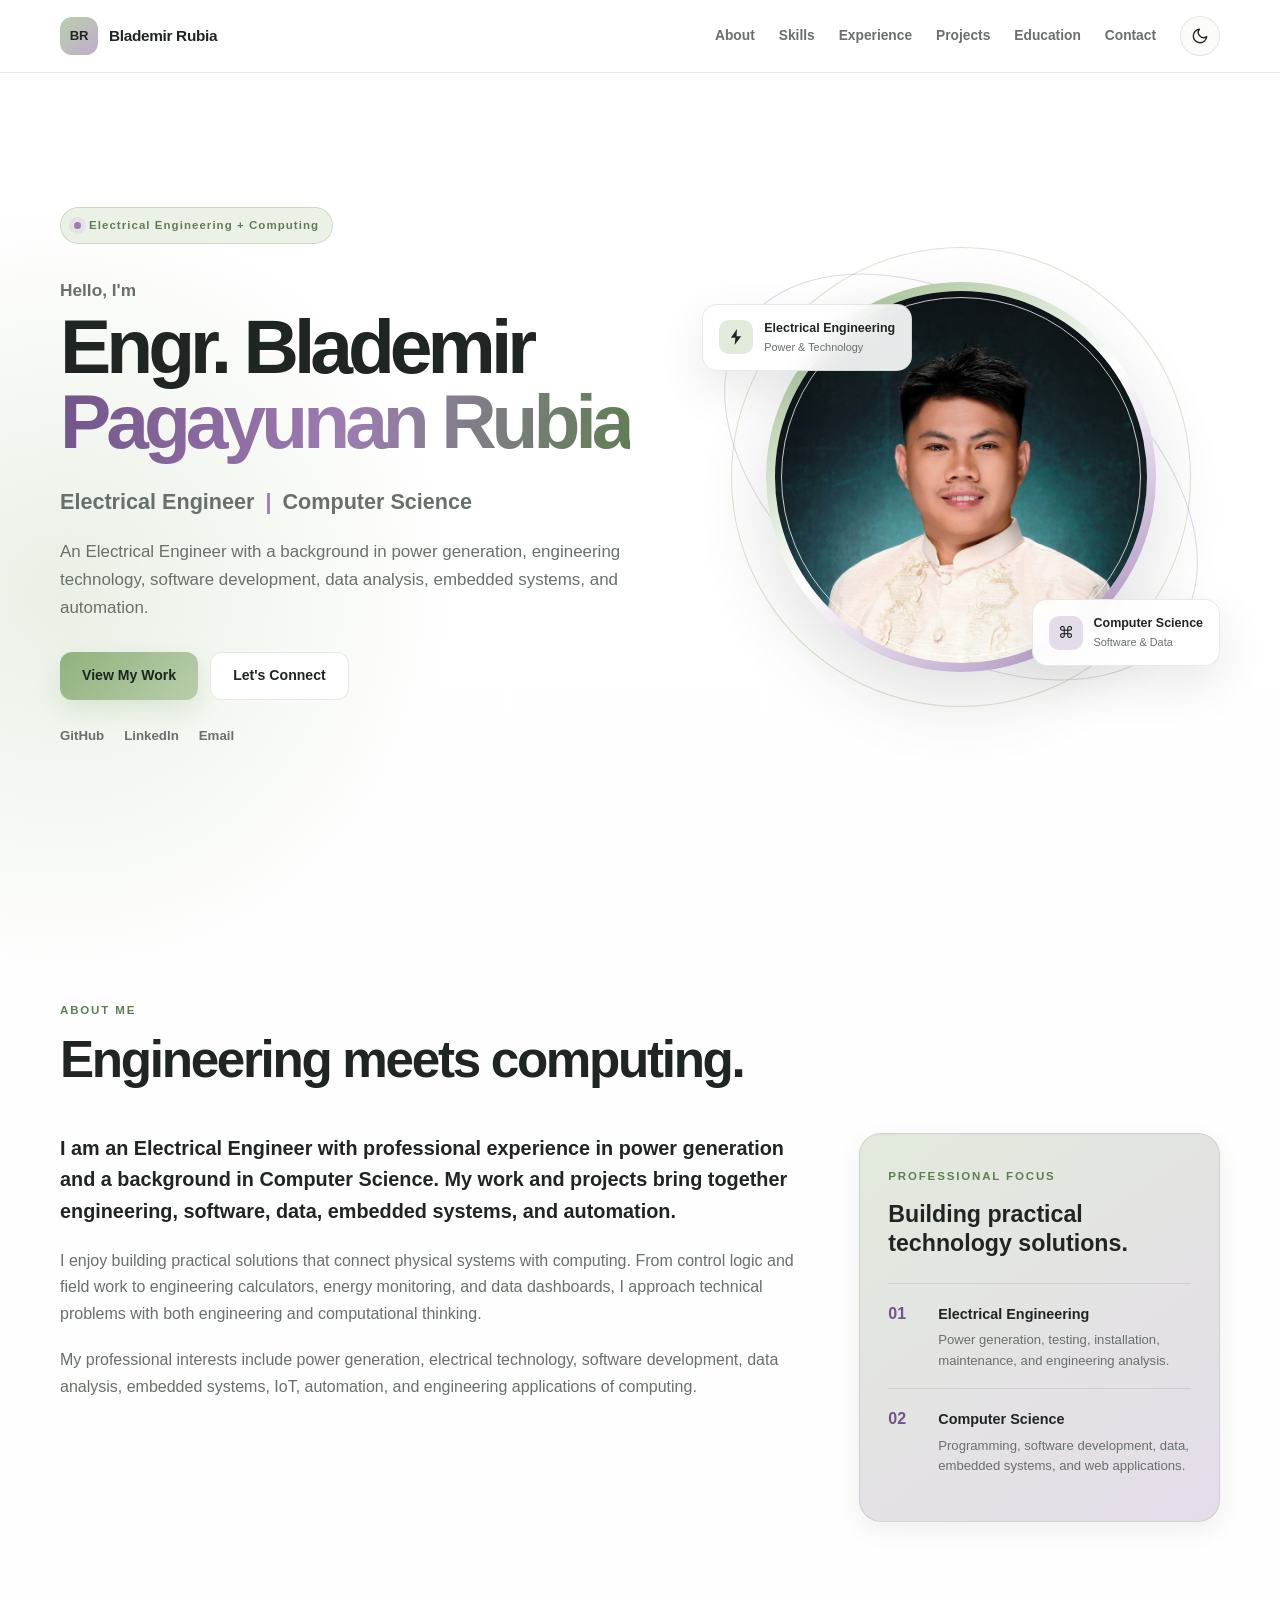
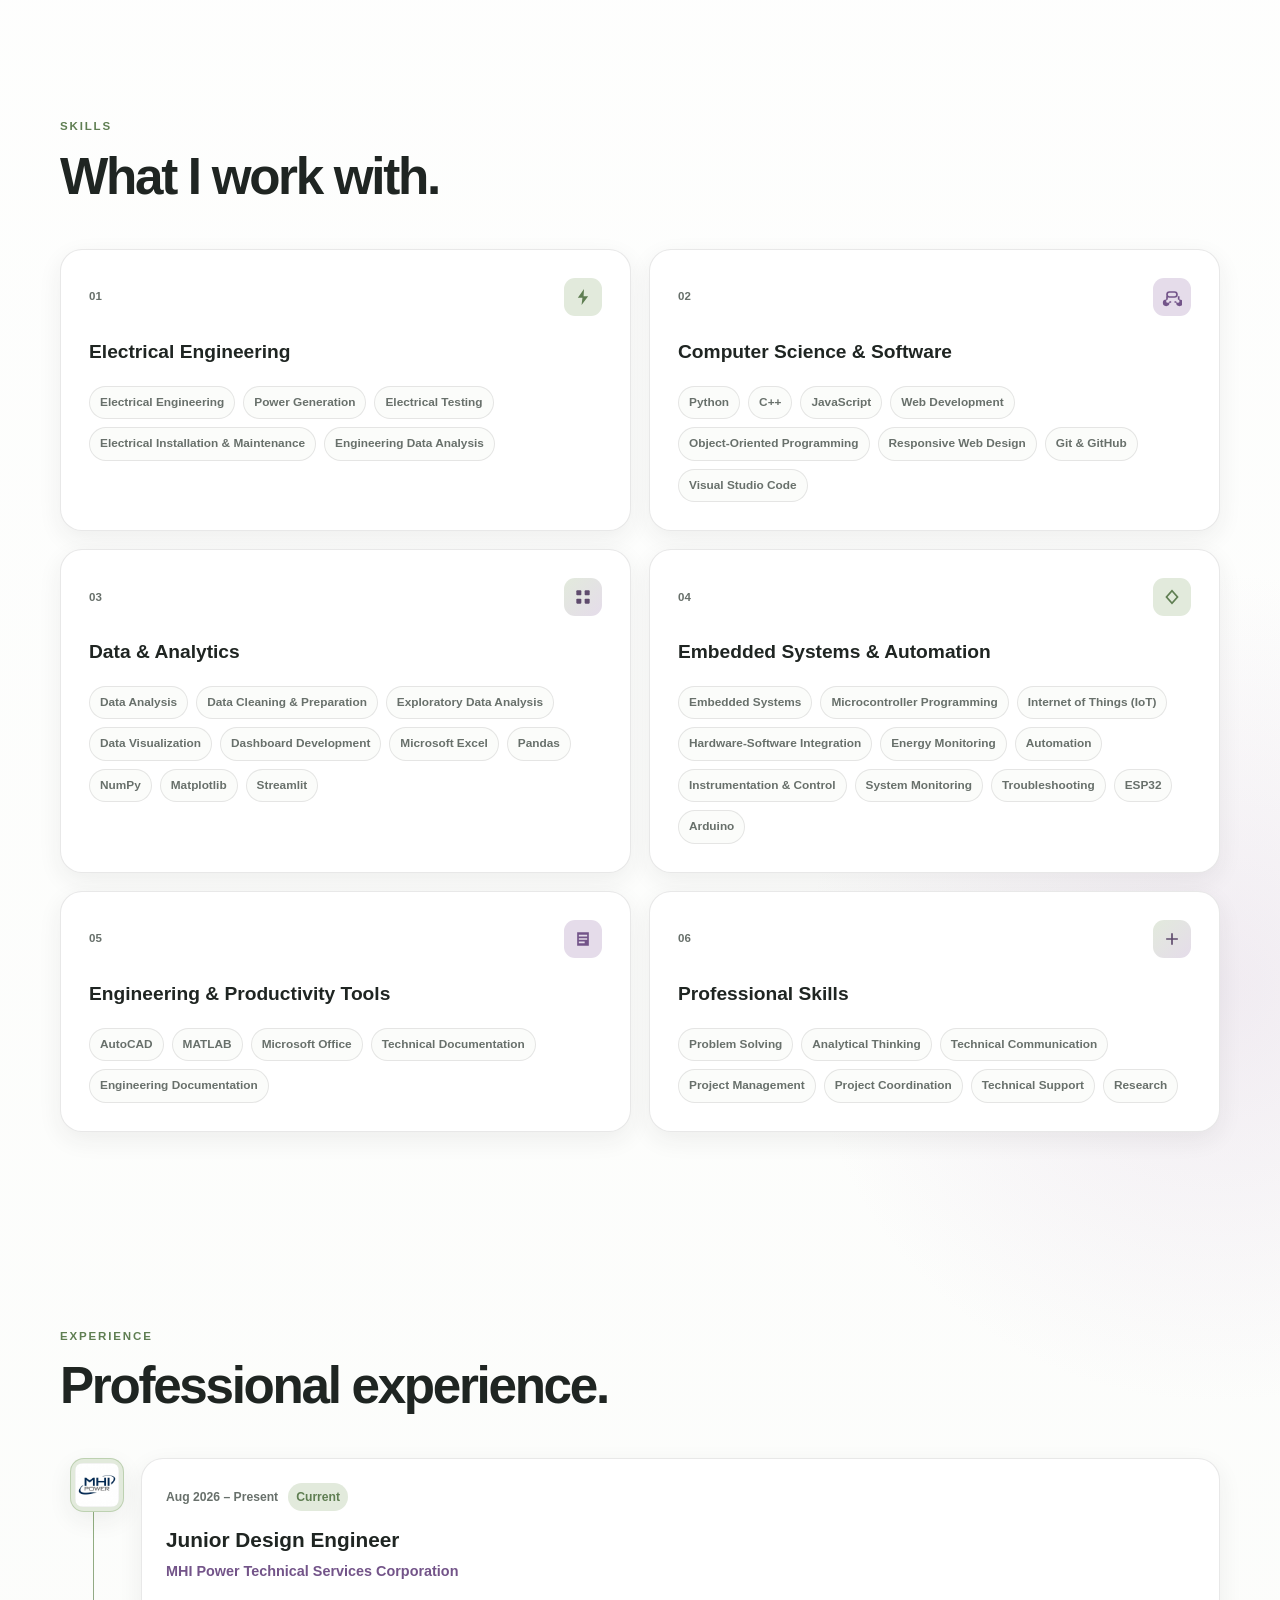
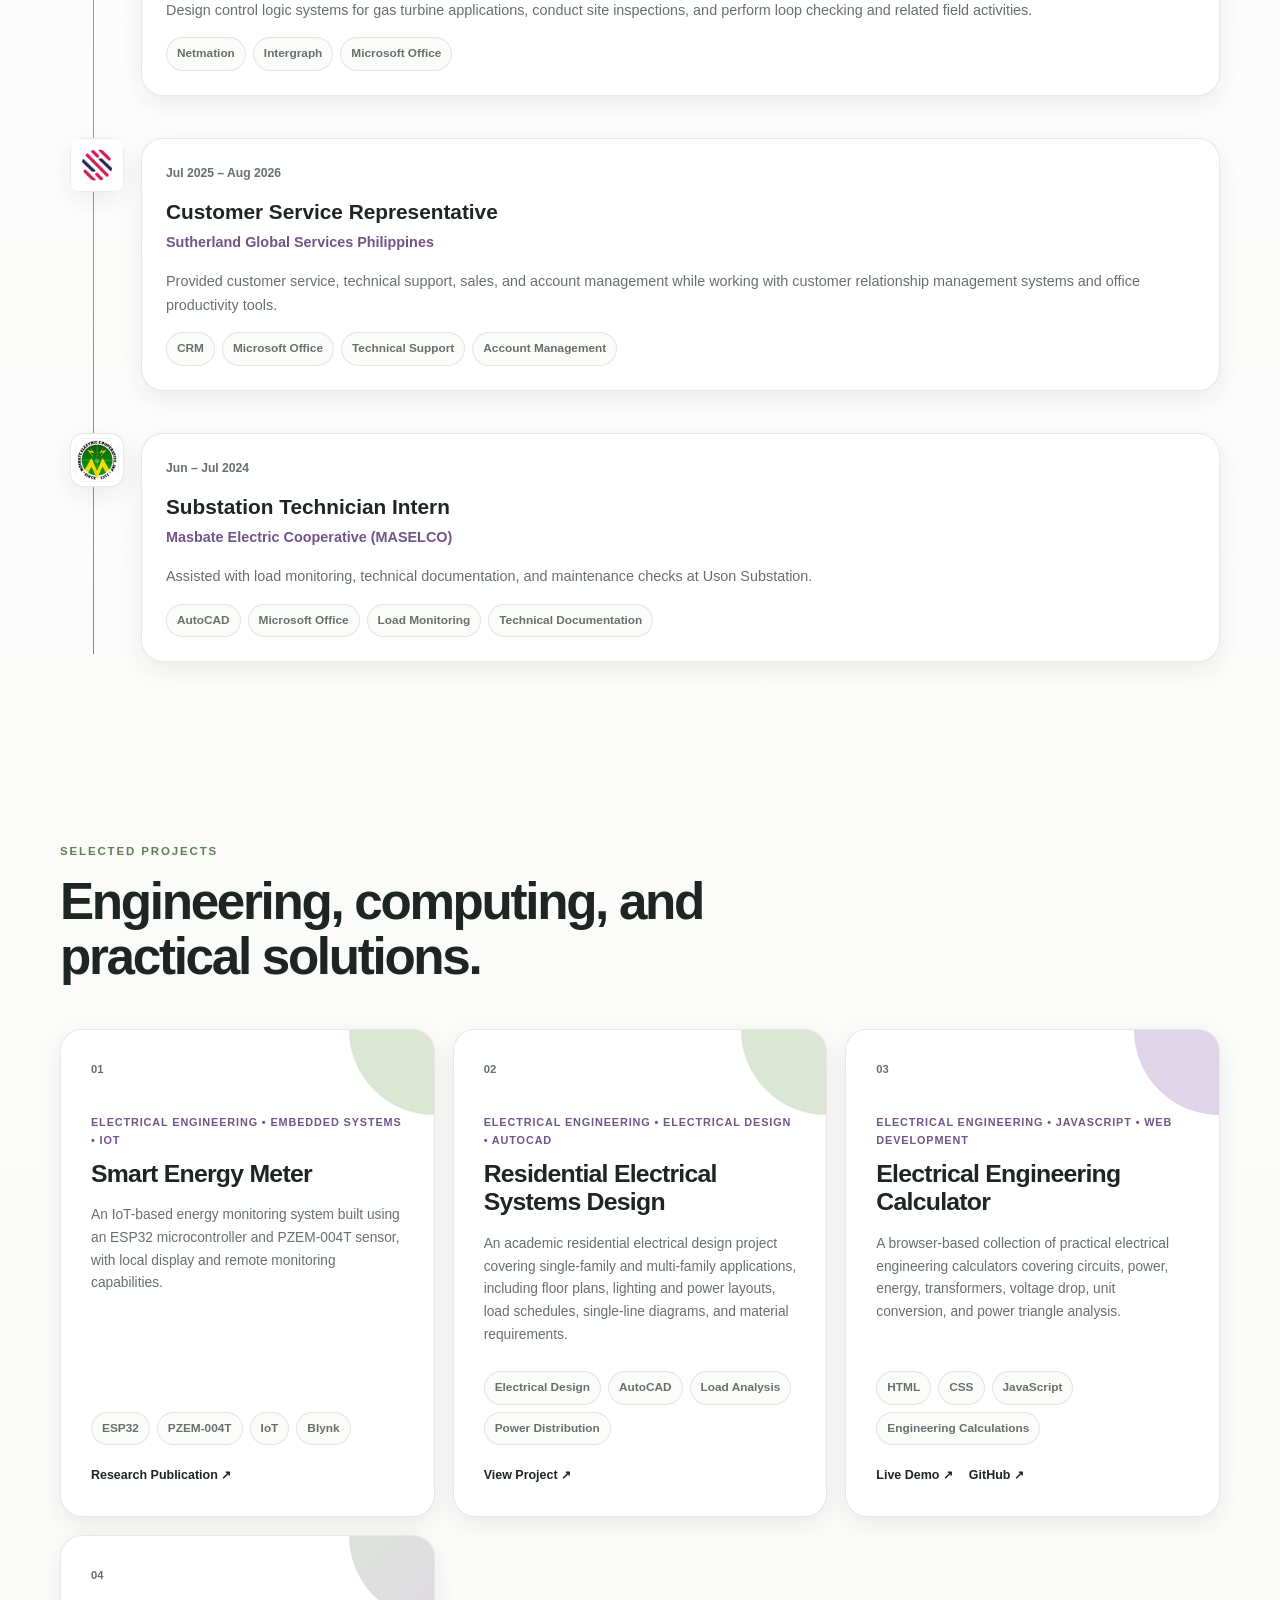
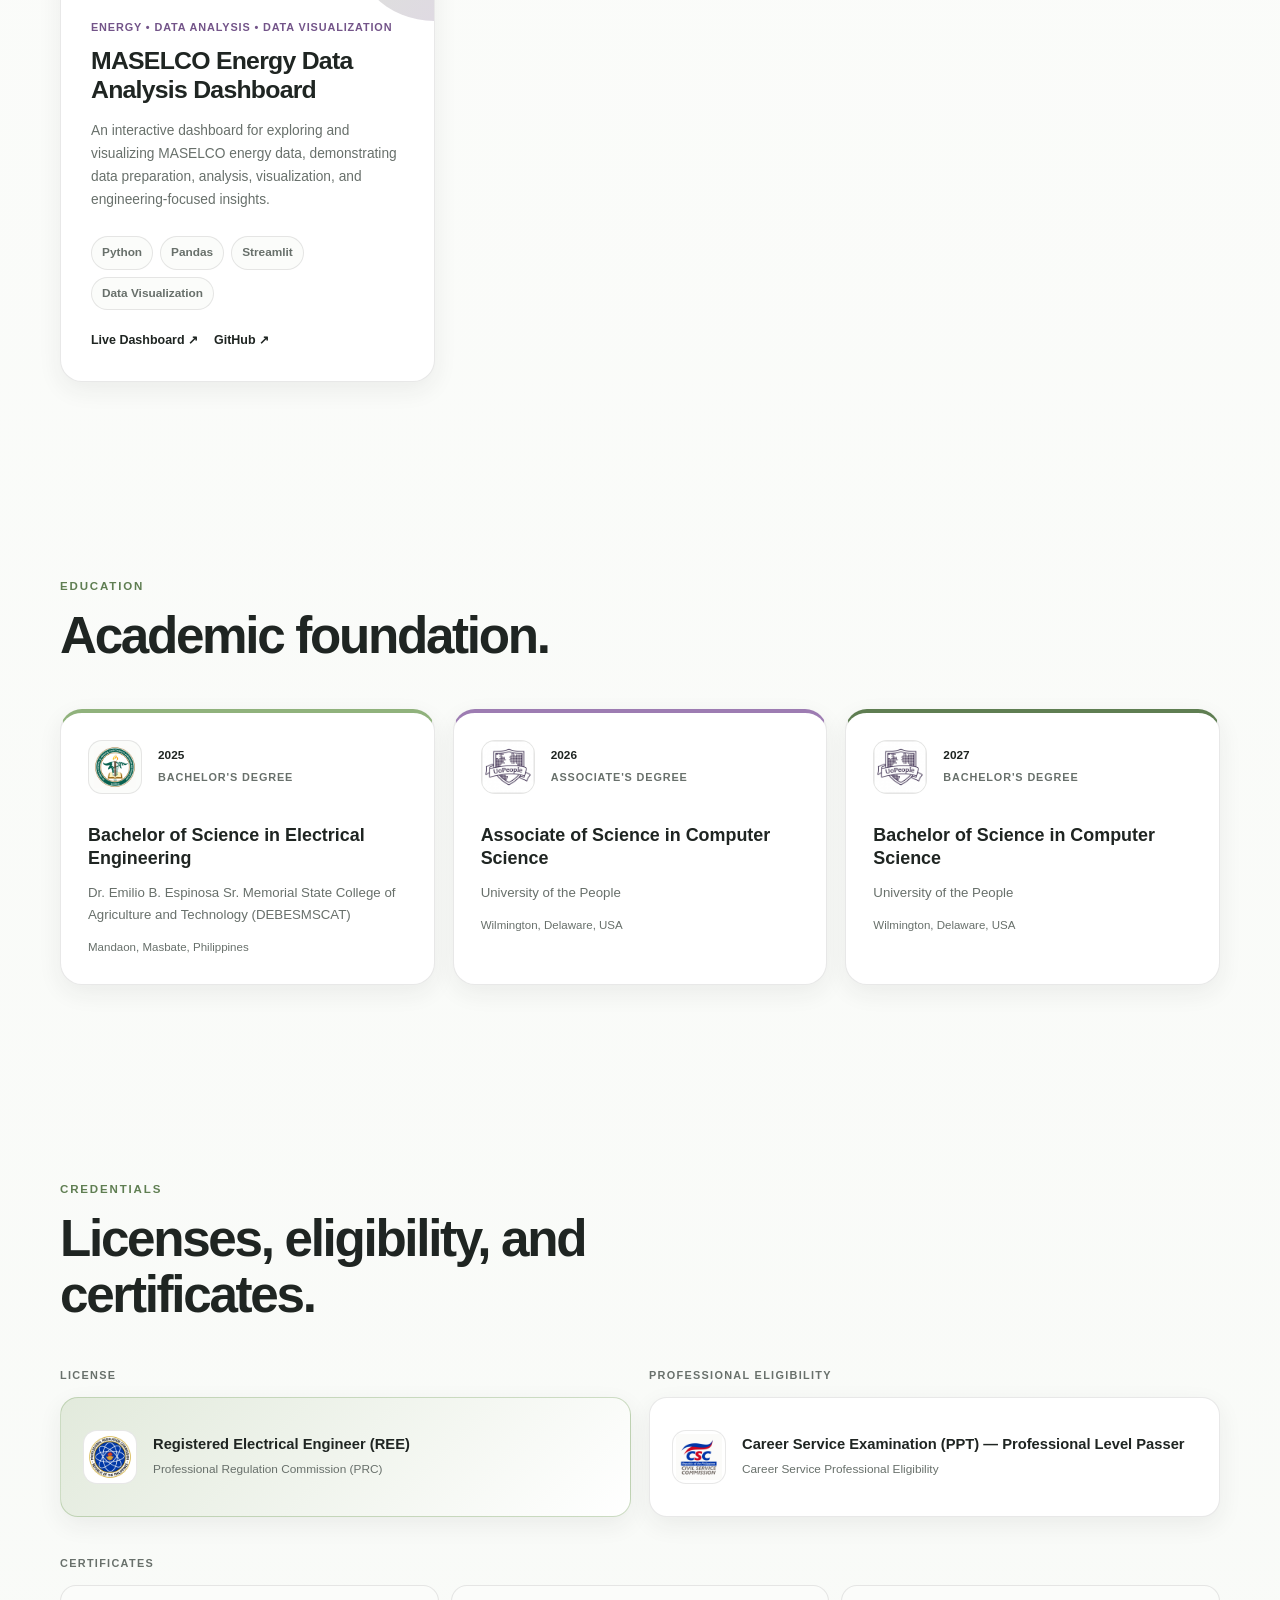
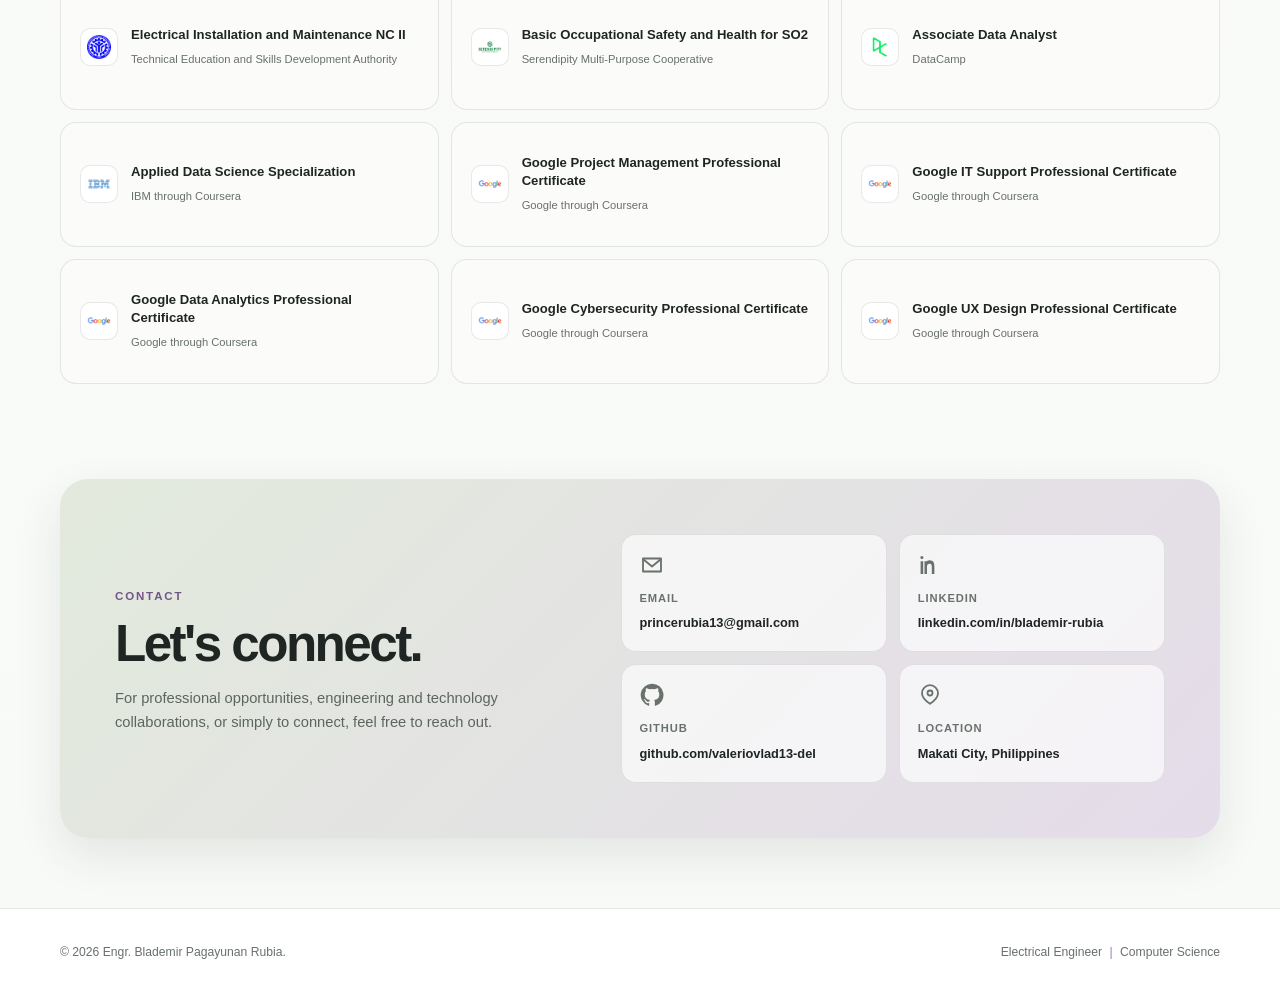
==== index.html @ 8a4e687b "Add residential electrical design project card" ====
<!DOCTYPE html>
<html lang="en">

<head>
    <meta charset="UTF-8">
    <meta name="viewport" content="width=device-width, initial-scale=1.0">

    <meta
        name="description"
        content="Professional portfolio of Engr. Blademir Pagayunan Rubia — Electrical Engineer and Computer Science professional."
    >
    <meta name="author" content="Engr. Blademir Pagayunan Rubia">
    <meta name="theme-color" content="#90b27c">
    <link rel="canonical" href="https://engineerxcscience-portfolio.vercel.app/">
    <meta property="og:type" content="website">
    <meta property="og:title" content="Engr. Blademir Pagayunan Rubia | Electrical Engineer & Computer Science">
    <meta property="og:description" content="Professional portfolio of Engr. Blademir Pagayunan Rubia — Electrical Engineer and Computer Science professional.">
    <meta property="og:url" content="https://engineerxcscience-portfolio.vercel.app/">
    <meta property="og:image" content="https://engineerxcscience-portfolio.vercel.app/images/blademir.jpg">

    <link rel="icon" href="images/favicon.svg" type="image/svg+xml">

    <title>Engr. Blademir Pagayunan Rubia | Electrical Engineer & Computer Science</title>

    <script>
        try {
            if (localStorage.getItem("blademirPortfolioTheme") === "dark") {
                document.documentElement.setAttribute("data-theme", "dark");
            }
        } catch (error) {
            
        }
    </script>

    <link rel="stylesheet" href="style.css">
</head>

<body>

    <nav class="site-nav" aria-label="Main navigation">
        <div class="nav-inner">
            <a class="brand" href="#home" aria-label="Blademir Rubia home">
                <span class="brand-mark">BR</span>
                <span class="brand-name">Blademir Rubia</span>
            </a>

            <div class="nav-links" id="primary-navigation">
                <a href="#about">About</a>
                <a href="#skills">Skills</a>
                <a href="#experience">Experience</a>
                <a href="#projects">Projects</a>
                <a href="#education">Education</a>
                <a href="#contact">Contact</a>
            </div>

            <div class="nav-actions">
                <button
                    type="button"
                    id="theme-toggle"
                    class="theme-toggle"
                    aria-label="Switch to dark mode"
                    title="Switch to dark mode"
                >
                    <svg class="theme-icon" viewBox="0 0 24 24" aria-hidden="true">
                        <path d="M21 12.79A9 9 0 1 1 11.21 3 7 7 0 0 0 21 12.79z"></path>
                    </svg>
                </button>

                <button
                    type="button"
                    id="menu-toggle"
                    class="menu-toggle"
                    aria-expanded="false"
                    aria-controls="primary-navigation"
                    aria-label="Open navigation menu"
                    title="Open navigation menu"
                >
                    <svg viewBox="0 0 24 24" aria-hidden="true">
                        <path d="M4 6h16M4 12h16M4 18h16"></path>
                    </svg>
                </button>
            </div>
        </div>
    </nav>


    <main id="home">

        <section class="hero">
            <div class="hero-inner">

                <div class="hero-copy">
                    <span class="eyebrow">
                        <span class="eyebrow-dot"></span>
                        Electrical Engineering + Computing
                    </span>

                    <p class="hero-kicker">Hello, I'm</p>

                    <h1>
                        <span class="hero-name-line">Engr. Blademir</span><br>
                        <span>Pagayunan Rubia</span>
                    </h1>

                    <h2>Electrical Engineer <span>|</span> Computer Science</h2>

                    <p class="hero-description">
                        An Electrical Engineer with a background in power generation,
                        engineering technology, software development, data analysis,
                        embedded systems, and automation.
                    </p>

                    <div class="hero-actions">
                        <a class="btn btn-primary" href="#projects">View My Work</a>
                        <a class="btn btn-outline" href="#contact">Let's Connect</a>
                    </div>

                    <nav class="hero-links" aria-label="Professional links">
                        <a href="https://github.com/valeriovlad13-del" target="_blank" rel="noopener noreferrer">
                            GitHub
                        </a>
                        <a href="https://www.linkedin.com/in/blademir-rubia-12305426a/" target="_blank" rel="noopener noreferrer">
                            LinkedIn
                        </a>
                        <a href="mailto:princerubia13@gmail.com">
                            Email
                        </a>
                    </nav>
                </div>

                <div class="hero-visual">
                    <div class="photo-orbit orbit-one"></div>
                    <div class="photo-orbit orbit-two"></div>

                    <div class="profile-photo">
                        <img src="images/blademir.jpg" width="640" height="640" decoding="async" alt="Portrait of Engr. Blademir Pagayunan Rubia">
                    </div>

                    <div class="identity-card identity-engineering">
                        <span class="card-icon" aria-hidden="true">
                            <svg class="card-icon-svg" viewBox="0 0 24 24">
                                <path d="M13.2 2.5 5.8 13h5.5l-1 8.5L18.2 11h-5.5l.5-8.5Z"></path>
                            </svg>
                        </span>
                        <div>
                            <strong>Electrical Engineering</strong>
                            <small>Power & Technology</small>
                        </div>
                    </div>

                    <div class="identity-card identity-computing">
                        <span class="card-icon" aria-hidden="true">⌘</span>
                        <div>
                            <strong>Computer Science</strong>
                            <small>Software & Data</small>
                        </div>
                    </div>
                </div>

            </div>
        </section>

        <section id="about" class="content-section about-section">
            <div class="section-heading">
                <span class="section-label">ABOUT ME</span>
                <h2>Engineering meets computing.</h2>
            </div>

            <div class="about-grid">
                <div class="about-main">
                    <p class="lead">
                        I am an Electrical Engineer with professional experience in
                        power generation and a background in Computer Science. My work
                        and projects bring together engineering, software, data,
                        embedded systems, and automation.
                    </p>

                    <p>
                        I enjoy building practical solutions that connect physical
                        systems with computing. From control logic and field work to
                        engineering calculators, energy monitoring, and data dashboards,
                        I approach technical problems with both engineering and
                        computational thinking.
                    </p>

                    <p>
                        My professional interests include power generation, electrical
                        technology, software development, data analysis, embedded
                        systems, IoT, automation, and engineering applications of
                        computing.
                    </p>
                </div>

                <div class="focus-card">
                    <span class="section-label">PROFESSIONAL FOCUS</span>
                    <h3>Building practical technology solutions.</h3>

                    <div class="focus-row">
                        <span class="focus-number">01</span>
                        <div>
                            <strong>Electrical Engineering</strong>
                            <p>Power generation, testing, installation, maintenance, and engineering analysis.</p>
                        </div>
                    </div>

                    <div class="focus-row">
                        <span class="focus-number">02</span>
                        <div>
                            <strong>Computer Science</strong>
                            <p>Programming, software development, data, embedded systems, and web applications.</p>
                        </div>
                    </div>
                </div>
            </div>
        </section>

        <section id="skills" class="content-section">
            <div class="section-heading">
                <span class="section-label">SKILLS</span>
                <h2>What I work with.</h2>
            </div>

            <div class="skills-grid">

                <article class="skill-card skill-green">
                    <div class="skill-card-top">
                        <span class="skill-index">01</span>
                        <span class="skill-symbol" aria-hidden="true"><svg viewBox="0 0 24 24"><path d="M13.2 2.5 5.8 13h5.5l-1 8.5L18.2 11h-5.5l.5-8.5Z"></path></svg></span>
                    </div>
                    <h3>Electrical Engineering</h3>
                    <div class="skill-list">
                        <span>Electrical Engineering</span>
                        <span>Power Generation</span>
                        <span>Electrical Testing</span>
                        <span>Electrical Installation & Maintenance</span>
                        <span>Engineering Data Analysis</span>
                    </div>
                </article>

                <article class="skill-card skill-purple">
                    <div class="skill-card-top">
                        <span class="skill-index">02</span>
                        <span class="skill-symbol" aria-hidden="true"><svg viewBox="0 0 24 24"><path d="M9 5a4 4 0 1 0 0 8h6a4 4 0 1 0 0-8H9Zm0 2h6a2 2 0 1 1 0 4H9a2 2 0 1 1 0-4ZM5 11v4a4 4 0 1 0 4 4h2v-2H9a2 2 0 1 1-2-2v-4H5Zm14 0v4a2 2 0 1 1-2 2h-2v2h2a4 4 0 1 0 4-4v-4h-2Z"></path></svg></span>
                    </div>
                    <h3>Computer Science & Software</h3>
                    <div class="skill-list">
                        <span>Python</span>
                        <span>C++</span>
                        <span>JavaScript</span>
                        <span>Web Development</span>
                        <span>Object-Oriented Programming</span>
                        <span>Responsive Web Design</span>
                        <span>Git & GitHub</span>
                        <span>Visual Studio Code</span>
                    </div>
                </article>

                <article class="skill-card skill-mix">
                    <div class="skill-card-top">
                        <span class="skill-index">03</span>
                        <span class="skill-symbol" aria-hidden="true"><svg viewBox="0 0 24 24"><rect x="4" y="4" width="6" height="6" rx="1"></rect><rect x="14" y="4" width="6" height="6" rx="1"></rect><rect x="4" y="14" width="6" height="6" rx="1"></rect><rect x="14" y="14" width="6" height="6" rx="1"></rect></svg></span>
                    </div>
                    <h3>Data & Analytics</h3>
                    <div class="skill-list">
                        <span>Data Analysis</span>
                        <span>Data Cleaning & Preparation</span>
                        <span>Exploratory Data Analysis</span>
                        <span>Data Visualization</span>
                        <span>Dashboard Development</span>
                        <span>Microsoft Excel</span>
                        <span>Pandas</span>
                        <span>NumPy</span>
                        <span>Matplotlib</span>
                        <span>Streamlit</span>
                    </div>
                </article>

                <article class="skill-card skill-green">
                    <div class="skill-card-top">
                        <span class="skill-index">04</span>
                        <span class="skill-symbol" aria-hidden="true"><svg viewBox="0 0 24 24"><path d="m12 3 8 9-8 9-8-9 8-9Zm0 3.1L6.7 12 12 17.9l5.3-5.9L12 6.1Z"></path></svg></span>
                    </div>
                    <h3>Embedded Systems & Automation</h3>
                    <div class="skill-list">
                        <span>Embedded Systems</span>
                        <span>Microcontroller Programming</span>
                        <span>Internet of Things (IoT)</span>
                        <span>Hardware-Software Integration</span>
                        <span>Energy Monitoring</span>
                        <span>Automation</span>
                        <span>Instrumentation & Control</span>
                        <span>System Monitoring</span>
                        <span>Troubleshooting</span>
                        <span>ESP32</span>
                        <span>Arduino</span>
                    </div>
                </article>

                <article class="skill-card skill-purple">
                    <div class="skill-card-top">
                        <span class="skill-index">05</span>
                        <span class="skill-symbol" aria-hidden="true"><svg viewBox="0 0 24 24"><path d="M5 4h14v16H5V4Zm2 3v2h10V7H7Zm0 4v2h10v-2H7Zm0 4v2h7v-2H7Z"></path></svg></span>
                    </div>
                    <h3>Engineering & Productivity Tools</h3>
                    <div class="skill-list">
                        <span>AutoCAD</span>
                        <span>MATLAB</span>
                        <span>Microsoft Office</span>
                        <span>Technical Documentation</span>
                        <span>Engineering Documentation</span>
                    </div>
                </article>

                <article class="skill-card skill-mix">
                    <div class="skill-card-top">
                        <span class="skill-index">06</span>
                        <span class="skill-symbol" aria-hidden="true"><svg viewBox="0 0 24 24"><path d="M11 5h2v6h6v2h-6v6h-2v-6H5v-2h6V5Z"></path></svg></span>
                    </div>
                    <h3>Professional Skills</h3>
                    <div class="skill-list">
                        <span>Problem Solving</span>
                        <span>Analytical Thinking</span>
                        <span>Technical Communication</span>
                        <span>Project Management</span>
                        <span>Project Coordination</span>
                        <span>Technical Support</span>
                        <span>Research</span>
                    </div>
                </article>

            </div>
        </section>

        <section id="experience" class="content-section">
            <div class="section-heading">
                <span class="section-label">EXPERIENCE</span>
                <h2>Professional experience.</h2>
            </div>

            <div class="timeline">

                <article class="timeline-item current">
                    <div class="timeline-marker timeline-logo timeline-logo-mhi"><img class="institution-logo institution-logo-mhi" src="images/logos/mhi-power.jpg" alt="MHI Power logo" loading="lazy" decoding="async"></div>
                    <div class="timeline-content">
                        <div class="timeline-meta">
                            <span>Aug 2026 – Present</span>
                            <span class="current-label">Current</span>
                        </div>
                        <h3>Junior Design Engineer</h3>
                        <h4>MHI Power Technical Services Corporation</h4>
                        <p>
                            Design control logic systems for gas turbine applications,
                            conduct site inspections, and perform loop checking and
                            related field activities.
                        </p>
                        <div class="tag-row">
                            <span>Netmation</span>
                            <span>Intergraph</span>
                            <span>Microsoft Office</span>
                        </div>
                    </div>
                </article>

                <article class="timeline-item">
                    <div class="timeline-marker timeline-logo timeline-logo-sutherland">
                        <img
                            class="institution-logo"
                            src="images/logos/sutherland.jpg"
                            alt="Sutherland Global Services logo"
                         loading="lazy" decoding="async">
                    </div>
                    <div class="timeline-content">
                        <div class="timeline-meta">
                            <span>Jul 2025 – Aug 2026</span>
                        </div>
                        <h3>Customer Service Representative</h3>
                        <h4>Sutherland Global Services Philippines</h4>
                        <p>
                            Provided customer service, technical support, sales, and
                            account management while working with customer relationship
                            management systems and office productivity tools.
                        </p>
                        <div class="tag-row">
                            <span>CRM</span>
                            <span>Microsoft Office</span>
                            <span>Technical Support</span>
                            <span>Account Management</span>
                        </div>
                    </div>
                </article>

                <article class="timeline-item">
                    <div class="timeline-marker timeline-logo timeline-logo-maselco">
                        <img
                            class="institution-logo"
                            src="images/logos/maselco.jpg"
                            alt="MASELCO logo"
                         loading="lazy" decoding="async">
                    </div>
                    <div class="timeline-content">
                        <div class="timeline-meta">
                            <span>Jun – Jul 2024</span>
                        </div>
                        <h3>Substation Technician Intern</h3>
                        <h4>Masbate Electric Cooperative (MASELCO)</h4>
                        <p>
                            Assisted with load monitoring, technical documentation,
                            and maintenance checks at Uson Substation.
                        </p>
                        <div class="tag-row">
                            <span>AutoCAD</span>
                            <span>Microsoft Office</span>
                            <span>Load Monitoring</span>
                            <span>Technical Documentation</span>
                        </div>
                    </div>
                </article>

            </div>
        </section>

        <section id="projects" class="content-section projects-section">
            <div class="section-heading">
                <span class="section-label">SELECTED PROJECTS</span>
                <h2>Engineering, computing, and practical solutions.</h2>
            </div>

            <div class="projects-grid">

                <article class="project-card project-green">
                    <div class="project-number">01</div>
                    <div class="project-category">Electrical Engineering • Embedded Systems • IoT</div>
                    <h3>Smart Energy Meter</h3>
                    <p>
                        An IoT-based energy monitoring system built using an ESP32
                        microcontroller and PZEM-004T sensor, with local display
                        and remote monitoring capabilities.
                    </p>
                    <div class="tag-row">
                        <span>ESP32</span>
                        <span>PZEM-004T</span>
                        <span>IoT</span>
                        <span>Blynk</span>
                    </div>
                    <div class="project-links">
                        <a href="https://www.researchgate.net/publication/395380070_DESIGN_AND_FABRICATION_OF_A_SMART_ENERGY_METER_USING_ESP32_MICROCONTROLLER_AND_PZEM-004T_SENSOR" target="_blank" rel="noopener noreferrer">
                            Research Publication ↗
                        </a>
                    </div>
                </article>

                <article class="project-card project-green">
                    <div class="project-number">02</div>
                    <div class="project-category">Electrical Engineering • Electrical Design • AutoCAD</div>
                    <h3>Residential Electrical Systems Design</h3>
                    <p>
                        An academic residential electrical design project covering
                        single-family and multi-family applications, including floor
                        plans, lighting and power layouts, load schedules, single-line
                        diagrams, and material requirements.
                    </p>
                    <div class="tag-row">
                        <span>Electrical Design</span>
                        <span>AutoCAD</span>
                        <span>Load Analysis</span>
                        <span>Power Distribution</span>
                    </div>
                    <div class="project-links">
                        <a href="projects/residential-electrical-design.html">
                            View Project ↗
                        </a>
                    </div>
                </article>

                <article class="project-card project-purple">
                    <div class="project-number">03</div>
                    <div class="project-category">Electrical Engineering • JavaScript • Web Development</div>
                    <h3>Electrical Engineering Calculator</h3>
                    <p>
                        A browser-based collection of practical electrical engineering
                        calculators covering circuits, power, energy, transformers,
                        voltage drop, unit conversion, and power triangle analysis.
                    </p>
                    <div class="tag-row">
                        <span>HTML</span>
                        <span>CSS</span>
                        <span>JavaScript</span>
                        <span>Engineering Calculations</span>
                    </div>
                    <div class="project-links">
                        <a href="https://electrical-engineering-calculator-rho.vercel.app/" target="_blank" rel="noopener noreferrer">
                            Live Demo ↗
                        </a>
                        <a href="https://github.com/valeriovlad13-del/electrical-engineering-calculator" target="_blank" rel="noopener noreferrer">
                            GitHub ↗
                        </a>
                    </div>
                </article>

                <article class="project-card project-mix">
                    <div class="project-number">04</div>
                    <div class="project-category">Energy • Data Analysis • Data Visualization</div>
                    <h3>MASELCO Energy Data Analysis Dashboard</h3>
                    <p>
                        An interactive dashboard for exploring and visualizing MASELCO
                        energy data, demonstrating data preparation, analysis,
                        visualization, and engineering-focused insights.
                    </p>
                    <div class="tag-row">
                        <span>Python</span>
                        <span>Pandas</span>
                        <span>Streamlit</span>
                        <span>Data Visualization</span>
                    </div>
                    <div class="project-links">
                        <a href="https://maselco-energy-dashboard.streamlit.app/" target="_blank" rel="noopener noreferrer">
                            Live Dashboard ↗
                        </a>
                        <a href="https://github.com/valeriovlad13-del/maselco-energy-dashboard" target="_blank" rel="noopener noreferrer">
                            GitHub ↗
                        </a>
                    </div>
                </article>

            </div>
        </section>

        <section id="education" class="content-section">
            <div class="section-heading">
                <span class="section-label">EDUCATION</span>
                <h2>Academic foundation.</h2>
            </div>

            <div class="education-grid">

                <article class="education-card education-green">
                    <div class="education-top">
                        <span class="education-logo education-logo-debes">
                            <img
                                class="institution-logo"
                                src="images/logos/debesmscat.jpg"
                                alt="DEBESMSCAT school logo"
                             loading="lazy" decoding="async">
                        </span>
                        <div>
                            <span class="education-year">2025</span>
                            <span class="education-type">Bachelor's Degree</span>
                        </div>
                    </div>
                    <h3>Bachelor of Science in Electrical Engineering</h3>
                    <p>Dr. Emilio B. Espinosa Sr. Memorial State College of Agriculture and Technology (DEBESMSCAT)</p>
                    <small>Mandaon, Masbate, Philippines</small>
                </article>
                
                <article class="education-card education-purple">
                    <div class="education-top">
                        <span class="education-logo education-logo-uop">
                            <img
                                class="institution-logo"
                                src="images/logos/uopeople.jpg"
                                alt="University of the People official logo"
                             loading="lazy" decoding="async">
                        </span>
                        <div>
                            <span class="education-year">2026</span>
                            <span class="education-type">Associate's Degree</span>
                        </div>
                    </div>
                    <h3>Associate of Science in Computer Science</h3>
                    <p>University of the People</p>
                    <small>Wilmington, Delaware, USA</small>
                </article>

                <article class="education-card education-mix">
                    <div class="education-top">
                        <span class="education-logo education-logo-uop">
                            <img
                                class="institution-logo"
                                src="images/logos/uopeople.jpg"
                                alt="University of the People official logo"
                             loading="lazy" decoding="async">
                        </span>
                        <div>
                            <span class="education-year">2027</span>
                            <span class="education-type">Bachelor's Degree</span>
                        </div>
                    </div>
                    <h3>Bachelor of Science in Computer Science</h3>
                    <p>University of the People</p>
                    <small>Wilmington, Delaware, USA</small>
                </article>

            </div>
        </section>

        <section id="credentials" class="content-section">
            <div class="section-heading">
                <span class="section-label">CREDENTIALS</span>
                <h2>Licenses, eligibility, and certificates.</h2>
            </div>

            <div class="credentials-grid">

                <div class="credential-column license-column">
                    <span class="credential-label">LICENSE</span>
                    <article class="credential-card featured-credential">
                        <span class="credential-logo-wrap">
                            <img
                                class="credential-logo"
                                src="images/logos/prc.jpg"
                                alt="Professional Regulation Commission seal"
                             loading="lazy" decoding="async">
                        </span>
                        <div>
                            <h3>Registered Electrical Engineer (REE)</h3>
                            <p>Professional Regulation Commission (PRC)</p>
                        </div>
                    </article>
                </div>

                <div class="credential-column">
                    <span class="credential-label">PROFESSIONAL ELIGIBILITY</span>
                    <article class="credential-card">
                        <span class="credential-logo-wrap">
                            <img
                                class="credential-logo"
                                src="images/logos/csc.jpg"
                                alt="Civil Service Commission logo"
                             loading="lazy" decoding="async">
                        </span>
                        <div>
                            <h3>Career Service Examination (PPT) — Professional Level Passer</h3>
                            <p>Career Service Professional Eligibility</p>
                        </div>
                    </article>
                </div>

            </div>

            <div class="certificates-block">
                <span class="credential-label">CERTIFICATES</span>

                <div class="certificate-grid">
                    <article class="certificate-card">
                        <span class="certificate-logo-wrap">
                            <img class="certificate-logo" src="images/logos/tesda.jpg" alt="Technical Education and Skills Development Authority seal" loading="lazy" decoding="async">
                        </span>
                        <div class="certificate-info">
                            <strong>Electrical Installation and Maintenance NC II</strong>
                            <span>Technical Education and Skills Development Authority</span>
                        </div>
                    </article>
                    <article class="certificate-card">
                        <span class="certificate-logo-wrap">
                            <img class="certificate-logo" src="images/logos/serendipity.jpg" alt="Serendipity Multi-Purpose Cooperative logo" loading="lazy" decoding="async">
                        </span>
                        <div class="certificate-info">
                            <strong>Basic Occupational Safety and Health for SO2</strong>
                            <span>Serendipity Multi-Purpose Cooperative</span>
                        </div>
                    </article>
                    <article class="certificate-card">
                        <span class="certificate-logo-wrap">
                            <img class="certificate-logo" src="images/logos/datacamp.jpg" alt="DataCamp logo" loading="lazy" decoding="async">
                        </span>
                        <div class="certificate-info">
                            <strong>Associate Data Analyst</strong>
                            <span>DataCamp</span>
                        </div>
                    </article>
                    </article>
                    <article class="certificate-card">
                        <span class="certificate-logo-wrap">
                            <img class="certificate-logo" src="images/logos/ibm.jpg" alt="IBM logo" loading="lazy" decoding="async">
                        </span>
                        <div class="certificate-info">
                            <strong>Applied Data Science Specialization</strong>
                            <span>IBM through Coursera</span>
                        </div>
                    </article>
                    <article class="certificate-card">
                        <span class="certificate-logo-wrap">
                            <img class="certificate-logo" src="images/logos/google.jpg" alt="Google logo" loading="lazy" decoding="async">
                        </span>
                        <div class="certificate-info">
                            <strong>Google Project Management Professional Certificate</strong>
                            <span>Google through Coursera</span>
                        </div>
                    </article>
                    <article class="certificate-card">
                        <span class="certificate-logo-wrap">
                            <img class="certificate-logo" src="images/logos/google.jpg" alt="Google logo" loading="lazy" decoding="async">
                        </span>
                        <div class="certificate-info">
                            <strong>Google IT Support Professional Certificate</strong>
                            <span>Google through Coursera</span>
                        </div>
                    </article>
                    <article class="certificate-card">
                        <span class="certificate-logo-wrap">
                            <img class="certificate-logo" src="images/logos/google.jpg" alt="Google logo" loading="lazy" decoding="async">
                        </span>
                        <div class="certificate-info">
                            <strong>Google Data Analytics Professional Certificate</strong>
                            <span>Google through Coursera</span>
                        </div>
                    </article>
                    <article class="certificate-card">
                        <span class="certificate-logo-wrap">
                            <img class="certificate-logo" src="images/logos/google.jpg" alt="Google logo" loading="lazy" decoding="async">
                        </span>
                        <div class="certificate-info">
                            <strong>Google Cybersecurity Professional Certificate</strong>
                            <span>Google through Coursera</span>
                        </div>
                    </article>
                    </article>
                    <article class="certificate-card">
                        <span class="certificate-logo-wrap">
                            <img class="certificate-logo" src="images/logos/google.jpg" alt="Google logo" loading="lazy" decoding="async">
                        </span>
                        <div class="certificate-info">
                            <strong>Google UX Design Professional Certificate</strong>
                            <span>Google through Coursera</span>
                        </div>
                    </article>
                </div>
            </div>
        </section>

        <section id="contact" class="contact-section">
            <div class="contact-inner">

                <div>
                    <span class="section-label">CONTACT</span>
                    <h2>Let's connect.</h2>
                    <p>
                        For professional opportunities, engineering and technology
                        collaborations, or simply to connect, feel free to reach out.
                    </p>
                </div>

                <div class="contact-links">
                    <a href="mailto:princerubia13@gmail.com" class="contact-link">
                        <svg class="contact-icon" viewBox="0 0 24 24" aria-hidden="true">
                            <path d="M3 5.5h18v13H3z" fill="none" stroke="currentColor" stroke-width="1.8" stroke-linejoin="round"/>
                            <path d="m3.5 6.5 8.5 7 8.5-7" fill="none" stroke="currentColor" stroke-width="1.8" stroke-linecap="round" stroke-linejoin="round"/>
                        </svg>
                        <span>Email</span>
                        <strong>princerubia13@gmail.com</strong>
                    </a>

                    <a href="https://www.linkedin.com/in/blademir-rubia-12305426a/" target="_blank" rel="noopener noreferrer" class="contact-link">
                        <svg class="contact-icon contact-icon-filled" viewBox="0 0 24 24" aria-hidden="true">
                            <path d="M5.2 8.3H2.6V21h2.6V8.3ZM3.9 3A1.55 1.55 0 1 0 3.9 6.1 1.55 1.55 0 0 0 3.9 3ZM9 8.3H6.5V21H9v-6.7c0-1.8.34-3.55 2.58-3.55 2.2 0 2.23 2.06 2.23 3.67V21h2.56v-7.42c0-3.64-.78-6.44-5-6.44C9.66 7.14 9.1 8.05 9 8.3V8.3Z"/>
                        </svg>
                        <span>LinkedIn</span>
                        <strong>linkedin.com/in/blademir-rubia</strong>
                    </a>

                    <a href="https://github.com/valeriovlad13-del" target="_blank" rel="noopener noreferrer" class="contact-link">
                        <svg class="contact-icon contact-icon-filled" viewBox="0 0 24 24" aria-hidden="true">
                            <path d="M12 .7a11.3 11.3 0 0 0-3.58 22.02c.57.1.78-.25.78-.55v-2.15c-3.17.69-3.84-1.34-3.84-1.34-.52-1.32-1.27-1.67-1.27-1.67-1.04-.71.08-.7.08-.7 1.15.08 1.76 1.18 1.76 1.18 1.02 1.75 2.67 1.24 3.32.95.1-.74.4-1.24.72-1.52-2.53-.29-5.2-1.27-5.2-5.64 0-1.25.45-2.27 1.18-3.07-.12-.29-.51-1.45.11-3.03 0 0 .96-.31 3.13 1.17a10.9 10.9 0 0 1 5.7 0c2.17-1.48 3.12-1.17 3.12-1.17.63 1.58.24 2.74.12 3.03.73.8 1.17 1.82 1.17 3.07 0 4.38-2.68 5.34-5.22 5.63.41.36.77 1.06.77 2.14v3.17c0 .3.2.66.79.55A11.3 11.3 0 0 0 12 .7Z"/>
                        </svg>
                        <span>GitHub</span>
                        <strong>github.com/valeriovlad13-del</strong>
                    </a>

                    <div class="contact-link">
                        <svg class="contact-icon" viewBox="0 0 24 24" aria-hidden="true">
                            <path d="M20 10.2c0 5.1-8 10.6-8 10.6S4 15.3 4 10.2a8 8 0 1 1 16 0Z" fill="none" stroke="currentColor" stroke-width="1.8" stroke-linejoin="round"/>
                            <circle cx="12" cy="10" r="2.5" fill="none" stroke="currentColor" stroke-width="1.8"/>
                        </svg>
                        <span>Location</span>
                        <strong>Makati City, Philippines</strong>
                    </div>
                </div>

            </div>
        </section>

    </main>

    <footer>
        <div class="footer-inner">
            <p>© 2026 Engr. Blademir Pagayunan Rubia.</p>
            <p>Electrical Engineer <span>|</span> Computer Science</p>
        </div>
    </footer>


    <script src="script.js"></script>
</body>

</html>
---- style.css ----
:root {
    --green: #90b27c;
    --green-dark: #5f7e52;
    --green-light: #b9ceac;
    --green-pale: #e2eadc;

    --purple: #9d7cb2;
    --purple-dark: #735489;
    --purple-light: #c1acce;
    --purple-pale: #e5dcea;

    --ink: #1f2522;
    --muted: #68706b;
    --white: #ffffff;
    --surface: #fbfcfa;
    --border: rgba(31, 37, 34, 0.10);

    --shadow-sm: 0 8px 24px rgba(42, 49, 44, 0.07);
    --shadow-md: 0 18px 45px rgba(42, 49, 44, 0.10);
    --shadow-lg: 0 28px 70px rgba(42, 49, 44, 0.14);

    --radius: 22px;
    --transition: 0.28s ease;
}

* {
    box-sizing: border-box;
    margin: 0;
    padding: 0;
}

html {
    scroll-behavior: smooth;
    scroll-padding-top: 85px;
}

body {
    min-height: 100vh;
    font-family: Inter, "Segoe UI", Roboto, Arial, sans-serif;
    line-height: 1.65;
    color: var(--ink);
    background:
        radial-gradient(circle at 5% 8%, rgba(185, 206, 172, 0.30), transparent 24rem),
        radial-gradient(circle at 95% 35%, rgba(197, 172, 204, 0.22), transparent 26rem),
        linear-gradient(180deg, #ffffff 0%, var(--surface) 55%, #f8faf7 100%);
    transition: background var(--transition), color var(--transition);
}

:is(body.dark-mode, html[data-theme="dark"]) {
    --ink: #edf2ed;
    --muted: #b6c0b8;
    --white: #18201b;
    --surface: #111713;
    --border: rgba(237, 242, 237, 0.12);

    background:
        radial-gradient(circle at 5% 8%, rgba(144, 178, 124, 0.13), transparent 24rem),
        radial-gradient(circle at 95% 35%, rgba(157, 124, 178, 0.14), transparent 26rem),
        #0e130f;
}

::selection {
    background: var(--purple-light);
    color: #241a28;
}

a {
    color: inherit;
    text-decoration: none;
}

button,
a {
    -webkit-tap-highlight-color: transparent;
}

button {
    font: inherit;
}

.site-nav {
    position: sticky;
    top: 0;
    z-index: 100;
    background: rgba(255, 255, 255, 0.88);
    border-bottom: 1px solid var(--border);
    backdrop-filter: blur(18px);
}

:is(body.dark-mode, html[data-theme="dark"]) .site-nav {
    background: rgba(14, 19, 15, 0.88);
}

.nav-inner {
    width: min(1160px, 92%);
    min-height: 72px;
    margin: 0 auto;
    display: flex;
    align-items: center;
    justify-content: space-between;
    gap: 24px;
}

.brand {
    display: inline-flex;
    align-items: center;
    gap: 11px;
    font-weight: 800;
    letter-spacing: -0.02em;
}

.brand-mark {
    width: 38px;
    height: 38px;
    display: grid;
    place-items: center;
    border-radius: 12px;
    color: #1e281f;
    background: linear-gradient(135deg, var(--green-light), var(--purple-light));
    font-size: 0.82rem;
}

.brand-name {
    font-size: 0.96rem;
}

.nav-links {
    display: flex;
    align-items: center;
    gap: 24px;
    margin-left: auto;
}

.nav-links a {
    position: relative;
    color: var(--muted);
    font-size: 0.86rem;
    font-weight: 650;
    transition: color var(--transition);
}

.nav-links a::after {
    content: "";
    position: absolute;
    left: 0;
    right: 0;
    bottom: -7px;
    height: 2px;
    border-radius: 5px;
    background: linear-gradient(90deg, var(--green), var(--purple));
    transform: scaleX(0);
    transform-origin: center;
    transition: transform var(--transition);
}

.nav-links a:hover {
    color: var(--ink);
}

.nav-links a:hover::after {
    transform: scaleX(1);
}

.nav-actions {
    display: flex;
    align-items: center;
    gap: 8px;
    flex: 0 0 auto;
}

.menu-toggle {
    display: none;
    width: 40px;
    height: 40px;
    flex: 0 0 40px;
    place-items: center;
    border: 1px solid var(--border);
    border-radius: 50%;
    color: var(--ink);
    background: var(--surface);
    cursor: pointer;
}

.menu-toggle svg {
    width: 20px;
    height: 20px;
    fill: none;
    stroke: currentColor;
    stroke-width: 1.8;
    stroke-linecap: round;
}

.theme-toggle {
    width: 40px;
    height: 40px;
    flex: 0 0 40px;
    display: grid;
    place-items: center;
    border: 1px solid var(--border);
    border-radius: 50%;
    color: var(--ink);
    background: var(--surface);
    cursor: pointer;
    transition: transform var(--transition), background var(--transition);
}

.theme-toggle:hover {
    transform: rotate(15deg);
    background: var(--green-pale);
}

.theme-icon {
    width: 18px;
    height: 18px;
    fill: none;
    stroke: currentColor;
    stroke-width: 1.8;
    stroke-linecap: round;
    stroke-linejoin: round;
}

.hero {
    min-height: calc(100vh - 72px);
    display: grid;
    align-items: center;
    padding: 70px 0 90px;
    overflow: hidden;
}

.hero-inner {
    width: min(1160px, 92%);
    margin: 0 auto;
    display: grid;
    grid-template-columns: minmax(0, 1.05fr) minmax(360px, 0.95fr);
    gap: 70px;
    align-items: center;
}

.hero-copy {
    position: relative;
    z-index: 2;
}

.eyebrow,
.section-label {
    display: inline-flex;
    align-items: center;
    gap: 8px;
    color: var(--green-dark);
    font-size: 0.72rem;
    font-weight: 800;
    letter-spacing: 0.16em;
}

:is(body.dark-mode, html[data-theme="dark"]) .eyebrow,
:is(body.dark-mode, html[data-theme="dark"]) .section-label {
    color: var(--green-light);
}

.eyebrow {
    padding: 8px 13px;
    border: 1px solid rgba(144, 178, 124, 0.38);
    border-radius: 999px;
    background: rgba(226, 234, 220, 0.65);
    letter-spacing: 0.09em;
}

:is(body.dark-mode, html[data-theme="dark"]) .eyebrow {
    background: rgba(144, 178, 124, 0.10);
}

.eyebrow-dot {
    width: 7px;
    height: 7px;
    border-radius: 50%;
    background: var(--purple);
    box-shadow: 0 0 0 5px rgba(157, 124, 178, 0.12);
}

.hero-kicker {
    margin-top: 32px;
    margin-bottom: 4px;
    color: var(--muted);
    font-size: 1.08rem;
    font-weight: 600;
}

.hero h1 {
    max-width: 760px;
    font-size: clamp(3.4rem, 6vw, 6.2rem);
    line-height: 0.98;
    letter-spacing: -0.065em;
    font-weight: 800;
}

.hero h1 span {
    background: linear-gradient(100deg, var(--purple-dark), var(--purple), var(--green-dark));
    -webkit-background-clip: text;
    background-clip: text;
    color: transparent;
}

.hero h1 .hero-name-line {
    background: none;
    color: var(--ink);
}

.hero h2 {
    margin-top: 25px;
    color: var(--muted);
    font-size: clamp(1.05rem, 2vw, 1.35rem);
    font-weight: 650;
}

.hero h2 span {
    color: var(--purple);
    padding: 0 5px;
}

.hero-description {
    max-width: 640px;
    margin-top: 18px;
    color: var(--muted);
    font-size: 1.06rem;
}

.hero-actions {
    display: flex;
    flex-wrap: wrap;
    gap: 12px;
    margin-top: 30px;
}

.btn {
    display: inline-flex;
    align-items: center;
    justify-content: center;
    min-height: 48px;
    padding: 0 22px;
    border-radius: 12px;
    font-size: 0.88rem;
    font-weight: 750;
    transition: transform var(--transition), box-shadow var(--transition), background var(--transition);
}

.btn:hover {
    transform: translateY(-2px);
}

.btn-primary {
    color: #1d261e;
    background: linear-gradient(135deg, var(--green), var(--green-light));
    box-shadow: 0 10px 25px rgba(144, 178, 124, 0.24);
}

.btn-primary:hover {
    box-shadow: 0 15px 32px rgba(144, 178, 124, 0.32);
}

.btn-outline {
    border: 1px solid var(--border);
    background: var(--white);
    color: var(--ink);
}

.btn-outline:hover {
    border-color: var(--purple-light);
    background: var(--purple-pale);
}

.hero-links {
    display: flex;
    gap: 20px;
    margin-top: 25px;
}

.hero-links a {
    color: var(--muted);
    font-size: 0.83rem;
    font-weight: 700;
}

.hero-links a:hover {
    color: var(--purple-dark);
}

.hero-visual {
    position: relative;
    min-height: 540px;
    display: grid;
    place-items: center;
}

.profile-photo {
    position: relative;
    z-index: 3;
    width: clamp(260px, 32vw, 390px);
    aspect-ratio: 1;
    padding: 9px;
    border-radius: 50%;
    background: linear-gradient(145deg, var(--green), var(--white), var(--purple));
    box-shadow: var(--shadow-lg);
}

.profile-photo::before {
    content: "";
    position: absolute;
    inset: 15px;
    border: 1px solid rgba(255, 255, 255, 0.75);
    border-radius: 50%;
    pointer-events: none;
}

.profile-photo img {
    width: 100%;
    height: 100%;
    display: block;
    object-fit: cover;
    border-radius: 50%;
}

.photo-orbit {
    position: absolute;
    border: 1px solid;
    border-radius: 50%;
    pointer-events: none;
}

.orbit-one {
    width: 460px;
    height: 460px;
    border-color: rgba(144, 178, 124, 0.34);
    transform: rotate(-15deg);
}

.orbit-two {
    width: 530px;
    height: 330px;
    border-color: rgba(157, 124, 178, 0.30);
    transform: rotate(35deg);
}

.identity-card {
    position: absolute;
    z-index: 4;
    display: flex;
    align-items: center;
    gap: 11px;
    padding: 13px 16px;
    border: 1px solid var(--border);
    border-radius: 15px;
    background: rgba(255, 255, 255, 0.90);
    box-shadow: var(--shadow-md);
    backdrop-filter: blur(12px);
}

:is(body.dark-mode, html[data-theme="dark"]) .identity-card {
    background: rgba(24, 32, 27, 0.88);
}

.identity-card strong,
.identity-card small {
    display: block;
}

.identity-card strong {
    font-size: 0.78rem;
}

.identity-card small {
    color: var(--muted);
    font-size: 0.68rem;
}

.card-icon {
    width: 34px;
    height: 34px;
    display: grid;
    place-items: center;
    border-radius: 10px;
    font-size: 1rem;
}

.card-icon-svg {
    width: 20px;
    height: 20px;
    display: block;
    fill: currentColor;
}

.identity-engineering {
    top: 18%;
    left: 0;
}

.identity-engineering .card-icon {
    background: var(--green-pale);
}

.identity-computing {
    right: 0;
    bottom: 15%;
}

.identity-computing .card-icon {
    background: var(--purple-pale);
}

.content-section {
    width: min(1160px, 92%);
    margin: 0 auto;
    padding: 95px 0;
}

.section-heading {
    max-width: 760px;
    margin-bottom: 45px;
}

.section-heading h2 {
    margin-top: 10px;
    font-size: clamp(2rem, 4vw, 3.2rem);
    line-height: 1.08;
    letter-spacing: -0.045em;
}

.about-grid {
    display: grid;
    grid-template-columns: minmax(0, 1.35fr) minmax(280px, 0.65fr);
    gap: 50px;
    align-items: start;
}

.about-main {
    max-width: 760px;
}

.about-main p {
    color: var(--muted);
    margin-bottom: 20px;
}

.about-main .lead {
    color: var(--ink);
    font-size: 1.24rem;
    line-height: 1.6;
    font-weight: 550;
}

.focus-card {
    padding: 28px;
    border: 1px solid var(--border);
    border-radius: var(--radius);
    background: linear-gradient(145deg, var(--green-pale), var(--purple-pale));
    box-shadow: var(--shadow-sm);
}

.focus-card h3 {
    margin: 12px 0 25px;
    font-size: 1.45rem;
    line-height: 1.25;
}

:is(body.dark-mode, html[data-theme="dark"]) .focus-card .section-label {
    color: var(--green-dark);
}

:is(body.dark-mode, html[data-theme="dark"]) .focus-card h3,
:is(body.dark-mode, html[data-theme="dark"]) .focus-card strong {
    color: #1f2522;
}

:is(body.dark-mode, html[data-theme="dark"]) .focus-card p {
    color: #5d655f;
}

.focus-row {
    display: grid;
    grid-template-columns: 38px 1fr;
    gap: 12px;
    padding: 17px 0;
    border-top: 1px solid rgba(31, 37, 34, 0.10);
}

:is(body.dark-mode, html[data-theme="dark"]) .focus-row {
    border-color: rgba(237, 242, 237, 0.10);
}

.focus-number {
    color: var(--purple-dark);
    font-weight: 800;
}

.focus-row strong {
    font-size: 0.9rem;
}

.focus-row p {
    margin-top: 3px;
    color: var(--muted);
    font-size: 0.82rem;
    line-height: 1.55;
}

.skills-grid {
    display: grid;
    grid-template-columns: repeat(2, 1fr);
    gap: 18px;
}

.skill-card {
    padding: 28px;
    border: 1px solid var(--border);
    border-radius: var(--radius);
    background: var(--white);
    box-shadow: var(--shadow-sm);
    transition: transform var(--transition), box-shadow var(--transition);
}

.skill-card:hover {
    transform: translateY(-5px);
    box-shadow: var(--shadow-md);
}

.skill-card-top {
    display: flex;
    align-items: center;
    justify-content: space-between;
}

.skill-index {
    color: var(--muted);
    font-size: 0.72rem;
    font-weight: 800;
}

.skill-symbol {
    width: 38px;
    height: 38px;
    display: grid;
    place-items: center;
    border-radius: 11px;
    font-weight: 800;
}

.skill-symbol svg {
    width: 20px;
    height: 20px;
    display: block;
    fill: currentColor;
}

.skill-green .skill-symbol {
    color: var(--green-dark);
    background: var(--green-pale);
}

.skill-purple .skill-symbol {
    color: var(--purple-dark);
    background: var(--purple-pale);
}

.skill-mix .skill-symbol {
    color: #5f4b6d;
    background: linear-gradient(135deg, var(--green-pale), var(--purple-pale));
}

.skill-card h3 {
    margin: 20px 0 18px;
    font-size: 1.2rem;
}

.skill-list {
    display: flex;
    flex-wrap: wrap;
    gap: 8px;
}

.skill-list span,
.tag-row span {
    padding: 6px 10px;
    border: 1px solid var(--border);
    border-radius: 999px;
    color: var(--muted);
    background: var(--surface);
    font-size: 0.74rem;
    font-weight: 650;
}

.timeline {
    position: relative;
    width: calc(100% - 15px);
    margin-left: 15px;
}

.timeline::before {
    content: "";
    position: absolute;
    top: 8px;
    bottom: 8px;
    left: 18px;
    width: 1px;
    background: linear-gradient(var(--green), var(--purple));
}

.timeline-item {
    position: relative;
    display: grid;
    grid-template-columns: 38px 1fr;
    gap: 28px;
    padding-bottom: 42px;
}

.timeline-item:last-child {
    padding-bottom: 0;
}

.timeline-marker {
    position: relative;
    z-index: 2;
    width: 38px;
    height: 38px;
    display: grid;
    place-items: center;
    border: 1px solid var(--border);
    border-radius: 50%;
    color: var(--muted);
    background: var(--surface);
    font-size: 0.7rem;
    font-weight: 800;
}

.timeline-logo {
    width: 54px;
    height: 54px;
    margin-left: -5px;
    border-radius: 14px;
    padding: 4px;
    background: var(--white);
    box-shadow: var(--shadow-sm);
}

.timeline-logo .institution-logo {
    width: 100%;
    height: 100%;
    display: block;
    object-fit: contain;
    border-radius: 8px;
}

.timeline-logo-mhi {
    color: #8d1d2c;
}

.timeline-logo-sutherland {
    color: #4d6472;
}

.timeline-logo-sutherland .institution-logo {
    transform: scale(1.21);
}

.timeline-logo-maselco {
    color: var(--green-dark);
}

.current .timeline-marker {
    color: #233021;
    border-color: transparent;
    background: linear-gradient(135deg, var(--green), var(--green-light));
}

.current .timeline-logo {
    border-color: rgba(144, 178, 124, 0.45);
    background: var(--green-pale);
}

.timeline-content {
    padding: 24px;
    border: 1px solid var(--border);
    border-radius: var(--radius);
    background: var(--white);
    box-shadow: var(--shadow-sm);
}

.timeline-meta {
    display: flex;
    flex-wrap: wrap;
    gap: 10px;
    align-items: center;
    color: var(--muted);
    font-size: 0.76rem;
    font-weight: 700;
}

.current-label {
    padding: 4px 8px;
    border-radius: 999px;
    color: var(--green-dark);
    background: var(--green-pale);
}

.timeline-content h3 {
    margin-top: 12px;
    font-size: 1.3rem;
}

.timeline-content h4 {
    margin-top: 2px;
    color: var(--purple-dark);
    font-size: 0.9rem;
}

.timeline-content p {
    margin: 15px 0;
    color: var(--muted);
    font-size: 0.9rem;
}

.projects-section {
    padding-top: 80px;
}

.projects-grid {
    display: grid;
    grid-template-columns: repeat(3, 1fr);
    gap: 18px;
}

.project-card {
    position: relative;
    min-height: 440px;
    display: flex;
    flex-direction: column;
    padding: 30px;
    border: 1px solid var(--border);
    border-radius: var(--radius);
    background: var(--white);
    box-shadow: var(--shadow-sm);
    overflow: hidden;
    transition: transform var(--transition), box-shadow var(--transition);
}

.project-card::after {
    content: "";
    position: absolute;
    width: 170px;
    height: 170px;
    right: -85px;
    top: -85px;
    border-radius: 50%;
    opacity: 0.50;
}

.project-green::after {
    background: var(--green-light);
}

.project-purple::after {
    background: var(--purple-light);
}

.project-mix::after {
    background: linear-gradient(135deg, var(--green-light), var(--purple-light));
}

.project-card:hover {
    transform: translateY(-7px);
    box-shadow: var(--shadow-md);
}

.project-number {
    color: var(--muted);
    font-size: 0.7rem;
    font-weight: 850;
}

.project-category {
    margin-top: 35px;
    color: var(--purple-dark);
    font-size: 0.68rem;
    font-weight: 800;
    letter-spacing: 0.08em;
    text-transform: uppercase;
}

.project-card h3 {
    margin-top: 10px;
    font-size: 1.55rem;
    line-height: 1.15;
    letter-spacing: -0.03em;
}

.project-card > p {
    margin-top: 16px;
    color: var(--muted);
    font-size: 0.86rem;
}

.project-card .tag-row {
    margin-top: auto;
    padding-top: 25px;
}

.tag-row {
    display: flex;
    flex-wrap: wrap;
    gap: 7px;
}

.project-links {
    display: flex;
    flex-wrap: wrap;
    gap: 16px;
    margin-top: 20px;
}

.project-links a {
    color: var(--ink);
    font-size: 0.78rem;
    font-weight: 800;
}

.project-links a:hover {
    color: var(--purple-dark);
}

.education-grid {
    display: grid;
    grid-template-columns: repeat(3, 1fr);
    gap: 18px;
}

.education-card {
    min-height: 260px;
    padding: 27px;
    border: 1px solid var(--border);
    border-radius: var(--radius);
    background: var(--white);
    box-shadow: var(--shadow-sm);
    transition: transform var(--transition);
}

.education-card:hover {
    transform: translateY(-5px);
}

.education-top {
    display: flex;
    align-items: center;
    gap: 16px;
}

.education-logo {
    width: 54px;
    height: 54px;
    flex: 0 0 54px;
    display: grid;
    place-items: center;
    padding: 6px;
    border: 1px solid var(--border);
    border-radius: 14px;
    background: var(--surface);
    overflow: hidden;
}

.education-logo .institution-logo {
    width: 100%;
    height: 100%;
    display: block;
    object-fit: contain;
}

.education-logo-uop .institution-logo {
    object-fit: cover;
    transform: scale(1.3);
}

.education-logo-debes .institution-logo {
    object-fit: contain;
    transform: scale(1.02);
}

.education-year,
.education-type {
    display: block;
}

.education-year {
    font-size: 0.74rem;
    font-weight: 850;
}

.education-type {
    margin-top: 4px;
    color: var(--muted);
    font-size: 0.68rem;
    font-weight: 750;
    text-transform: uppercase;
    letter-spacing: 0.08em;
}

.education-card h3 {
    margin-top: 30px;
    font-size: 1.12rem;
    line-height: 1.3;
}

.education-card p {
    margin-top: 12px;
    color: var(--muted);
    font-size: 0.83rem;
}

.education-card small {
    display: block;
    margin-top: 12px;
    color: var(--muted);
    font-size: 0.72rem;
}

.education-green {
    border-top: 4px solid var(--green);
}

.education-purple {
    border-top: 4px solid var(--purple);
}

.education-mix {
    border-top: 4px solid var(--green-dark);
}

.credentials-grid {
    display: grid;
    grid-template-columns: repeat(2, 1fr);
    gap: 18px;
}

.credential-label {
    display: block;
    margin-bottom: 12px;
    color: var(--muted);
    font-size: 0.68rem;
    font-weight: 850;
    letter-spacing: 0.12em;
}

.credential-card {
    min-height: 120px;
    display: flex;
    align-items: center;
    gap: 16px;
    padding: 22px;
    border: 1px solid var(--border);
    border-radius: 18px;
    background: var(--white);
    box-shadow: var(--shadow-sm);
}

.featured-credential {
    border-color: rgba(144, 178, 124, 0.45);
    background: linear-gradient(135deg, var(--green-pale), var(--white));
}

.credential-logo-wrap {
    width: 54px;
    height: 54px;
    flex: 0 0 54px;
    display: grid;
    place-items: center;
    padding: 7px;
    border: 1px solid var(--border);
    border-radius: 14px;
    background: #ffffff;
    overflow: hidden;
}

.credential-logo {
    width: 100%;
    height: 100%;
    display: block;
    object-fit: contain;
}

.credential-column .credential-logo {
    transform: scale(1.21);
}

.credential-card h3 {
    font-size: 0.92rem;
    line-height: 1.35;
}

.credential-card p {
    margin-top: 5px;
    color: var(--muted);
    font-size: 0.74rem;
}

.certificates-block {
    margin-top: 38px;
}

.certificate-grid {
    display: grid;
    grid-template-columns: repeat(3, 1fr);
    gap: 12px;
}

.certificate-card {
    min-height: 125px;
    padding: 19px;
    display: flex;
    align-items: center;
    gap: 13px;
    border: 1px solid var(--border);
    border-radius: 16px;
    background: var(--surface);
}

.certificate-logo-wrap {
    width: 38px;
    height: 38px;
    flex: 0 0 38px;
    display: grid;
    place-items: center;
    padding: 6px;
    border: 1px solid var(--border);
    border-radius: 10px;
    background: var(--white);
    overflow: hidden;
}

.certificate-logo {
    width: 100%;
    height: 100%;
    display: block;
    object-fit: contain;
}

.certificate-info {
    min-width: 0;
    display: flex;
    flex-direction: column;
    gap: 7px;
}

.certificate-card strong {
    font-size: 0.82rem;
    line-height: 1.35;
}

.certificate-card span:not(.certificate-logo-wrap) {
    color: var(--muted);
    font-size: 0.7rem;
}

.contact-section {
    width: min(1160px, 92%);
    margin: 0 auto 70px;
    padding: 55px;
    border-radius: 28px;
    color: #1f2522;
    background: linear-gradient(135deg, var(--green-pale), var(--purple-pale));
    box-shadow: var(--shadow-md);
}

.contact-inner {
    display: grid;
    grid-template-columns: 0.9fr 1.1fr;
    gap: 60px;
    align-items: center;
}

.contact-section .section-label {
    color: var(--purple-dark);
}

.contact-section h2 {
    margin-top: 9px;
    font-size: clamp(2rem, 4vw, 3.2rem);
    line-height: 1;
    letter-spacing: -0.05em;
}

.contact-section p {
    max-width: 430px;
    margin-top: 17px;
    color: #5d655f;
    font-size: 0.92rem;
}

.contact-links {
    display: grid;
    grid-template-columns: repeat(2, 1fr);
    gap: 12px;
}

.contact-link {
    min-height: 100px;
    display: flex;
    flex-direction: column;
    justify-content: center;
    padding: 18px;
    border: 1px solid rgba(31, 37, 34, 0.10);
    border-radius: 15px;
    color: #69716b;
    background: rgba(255, 255, 255, 0.64);
    transition: transform var(--transition), background var(--transition);
}

.contact-link:hover {
    transform: translateY(-3px);
    background: rgba(255, 255, 255, 0.88);
}

.contact-icon {
    width: 24px;
    height: 24px;
    flex: 0 0 24px;
    margin-bottom: 12px;
    color: #69716b;
    display: block;
}

.contact-icon-filled {
    fill: currentColor;
    stroke: none;
}

.contact-link span {
    color: #69716b;
    font-size: 0.7rem;
    font-weight: 800;
    text-transform: uppercase;
    letter-spacing: 0.08em;
}

.contact-link strong {
    margin-top: 5px;
    color: #1f2522;
    font-size: 0.8rem;
    overflow-wrap: anywhere;
}

footer {
    border-top: 1px solid var(--border);
    background: var(--white);
}

.footer-inner {
    width: min(1160px, 92%);
    min-height: 85px;
    margin: 0 auto;
    display: flex;
    justify-content: space-between;
    align-items: center;
    gap: 20px;
    color: var(--muted);
    font-size: 0.76rem;
}

.footer-inner span {
    color: var(--purple);
    padding: 0 4px;
}

@media (min-width: 981px) {
    .hero-name-line {
        white-space: nowrap;
    }
}

@media (max-width: 980px) {
    .nav-links {
        gap: 14px;
    }

    .hero-copy {
        min-width: 0;
    }

    .hero-inner {
        grid-template-columns: 1fr;
        gap: 30px;
    }

    .hero-copy {
        max-width: 760px;
    }

    .hero-visual {
        min-height: 460px;
    }

    .profile-photo {
        width: 310px;
    }

    .orbit-one {
        width: 390px;
        height: 390px;
    }

    .orbit-two {
        width: 440px;
        height: 285px;
    }

    .about-grid {
        grid-template-columns: 1fr;
    }

    .projects-grid,
    .education-grid {
        grid-template-columns: 1fr;
    }

    .project-card {
        min-height: 350px;
    }

    .certificate-grid {
        grid-template-columns: repeat(2, 1fr);
    }
}

@media (max-width: 760px) {
    .nav-inner {
        position: relative;
        min-height: 64px;
    }

    .menu-toggle {
        display: grid;
    }

    .nav-links {
        position: absolute;
        top: calc(100% + 1px);
        left: 0;
        right: 0;
        display: flex;
        flex-direction: column;
        align-items: stretch;
        gap: 0;
        padding: 8px;
        border: 1px solid var(--border);
        border-top: 0;
        border-radius: 0 0 18px 18px;
        background: var(--white);
        box-shadow: var(--shadow-md);
        opacity: 0;
        visibility: hidden;
        transform: translateY(-8px);
        pointer-events: none;
        transition: opacity var(--transition), transform var(--transition), visibility var(--transition);
    }

    .nav-links.is-open {
        opacity: 1;
        visibility: visible;
        transform: translateY(0);
        pointer-events: auto;
    }

    .nav-links a {
        padding: 12px 14px;
        border-radius: 10px;
    }

    .nav-links a:hover {
        background: var(--surface);
    }

    .nav-links a::after {
        display: none;
    }

    .brand-name {
        font-size: 0.88rem;
    }

    .hero {
        padding-top: 55px;
    }

    .hero h1 {
        font-size: clamp(3rem, 13vw, 5rem);
    }

    .hero-visual {
        min-height: 400px;
    }

    .profile-photo {
        width: 260px;
    }

    .orbit-one {
        width: 325px;
        height: 325px;
    }

    .orbit-two {
        width: 365px;
        height: 240px;
    }

    .identity-card {
        padding: 10px 12px;
    }

    .identity-card strong {
        font-size: 0.7rem;
    }

    .identity-card small {
        font-size: 0.6rem;
    }

    .identity-engineering {
        left: 2%;
    }

    .hero-copy h2 {
        font-size: clamp(1.05rem, 4vw, 1.35rem);
    }

    .hero-description {
        max-width: 62ch;
    }

    .identity-computing {
        right: 2%;
    }

    .skills-grid,
    .credentials-grid,
    .contact-inner {
        grid-template-columns: 1fr;
    }

    .certificate-grid {
        grid-template-columns: 1fr;
    }

    .contact-section {
        padding: 35px 25px;
    }
}

@media (max-width: 520px) {
    .nav-inner {
        gap: 10px;
    }

    .brand-name {
        max-width: 145px;
        overflow: hidden;
        text-overflow: ellipsis;
        white-space: nowrap;
    }

    .menu-toggle,
    .theme-toggle {
        width: 38px;
        height: 38px;
        flex-basis: 38px;
    }

    .nav-actions {
        display: flex;
        align-items: center;
        justify-content: flex-end;
        gap: 8px;
        width: auto;
        margin-left: auto;
    }

    .theme-toggle,
    .menu-toggle {
        order: initial;
    }
    .hero-inner,
    .content-section,
    .nav-inner,
    .contact-section,
    .footer-inner {
        width: min(94%, 1160px);
    }

    .hero {
        min-height: auto;
        padding: 50px 0 65px;
    }

    .hero-description {
        font-size: 0.94rem;
    }

    .hero-actions {
        flex-direction: column;
    }

    .btn {
        width: 100%;
    }

    .hero-links {
        flex-wrap: wrap;
        gap: 14px;
    }

    .hero-visual {
        min-height: 340px;
    }

    .profile-photo {
        width: 215px;
    }

    .orbit-one {
        width: 270px;
        height: 270px;
    }

    .orbit-two {
        width: 310px;
        height: 205px;
    }

    .identity-card {
        display: none;
    }

    .content-section {
        padding: 70px 0;
    }

    .section-heading {
        margin-bottom: 32px;
    }

    .skill-card,
    .timeline-content,
    .education-card {
        padding: 22px;
    }

    .education-logo {
        width: 50px;
        height: 50px;
        flex-basis: 50px;
        padding: 5px;
        border-radius: 13px;
    }

    .timeline {
        margin-left: 0;
    }

    .timeline-item {
        grid-template-columns: 34px minmax(0, 1fr);
        gap: 16px;
    }

    .timeline-logo {
        width: 42px;
        height: 42px;
        margin-left: -6px;
        padding: 3px;
    }

    .timeline-logo-sutherland .institution-logo {
        transform: scale(1.15);
    }

    .timeline-content {
        min-width: 0;
    }

    .timeline-content h3,
    .timeline-content h4,
    .timeline-content p {
        overflow-wrap: anywhere;
    }

    .timeline::before {
        left: 16px;
    }

    .timeline-marker {
        width: 34px;
        height: 34px;
    }

    .contact-links {
        grid-template-columns: 1fr;
    }

    .footer-inner {
        min-height: 100px;
        flex-direction: column;
        justify-content: center;
    }
}

a:focus-visible,
button:focus-visible {
    outline: 3px solid var(--purple);
    outline-offset: 3px;
}

@media (prefers-reduced-motion: reduce) {
    html {
        scroll-behavior: auto;
    }

    *,
    *::before,
    *::after {
        transition-duration: 0.01ms !important;
        scroll-behavior: auto !important;
    }
}

html[data-theme="dark"] body {
    background:
        radial-gradient(circle at 5% 8%, rgba(144, 178, 124, 0.13), transparent 24rem),
        radial-gradient(circle at 95% 35%, rgba(157, 124, 178, 0.14), transparent 26rem),
        #0e130f;
}
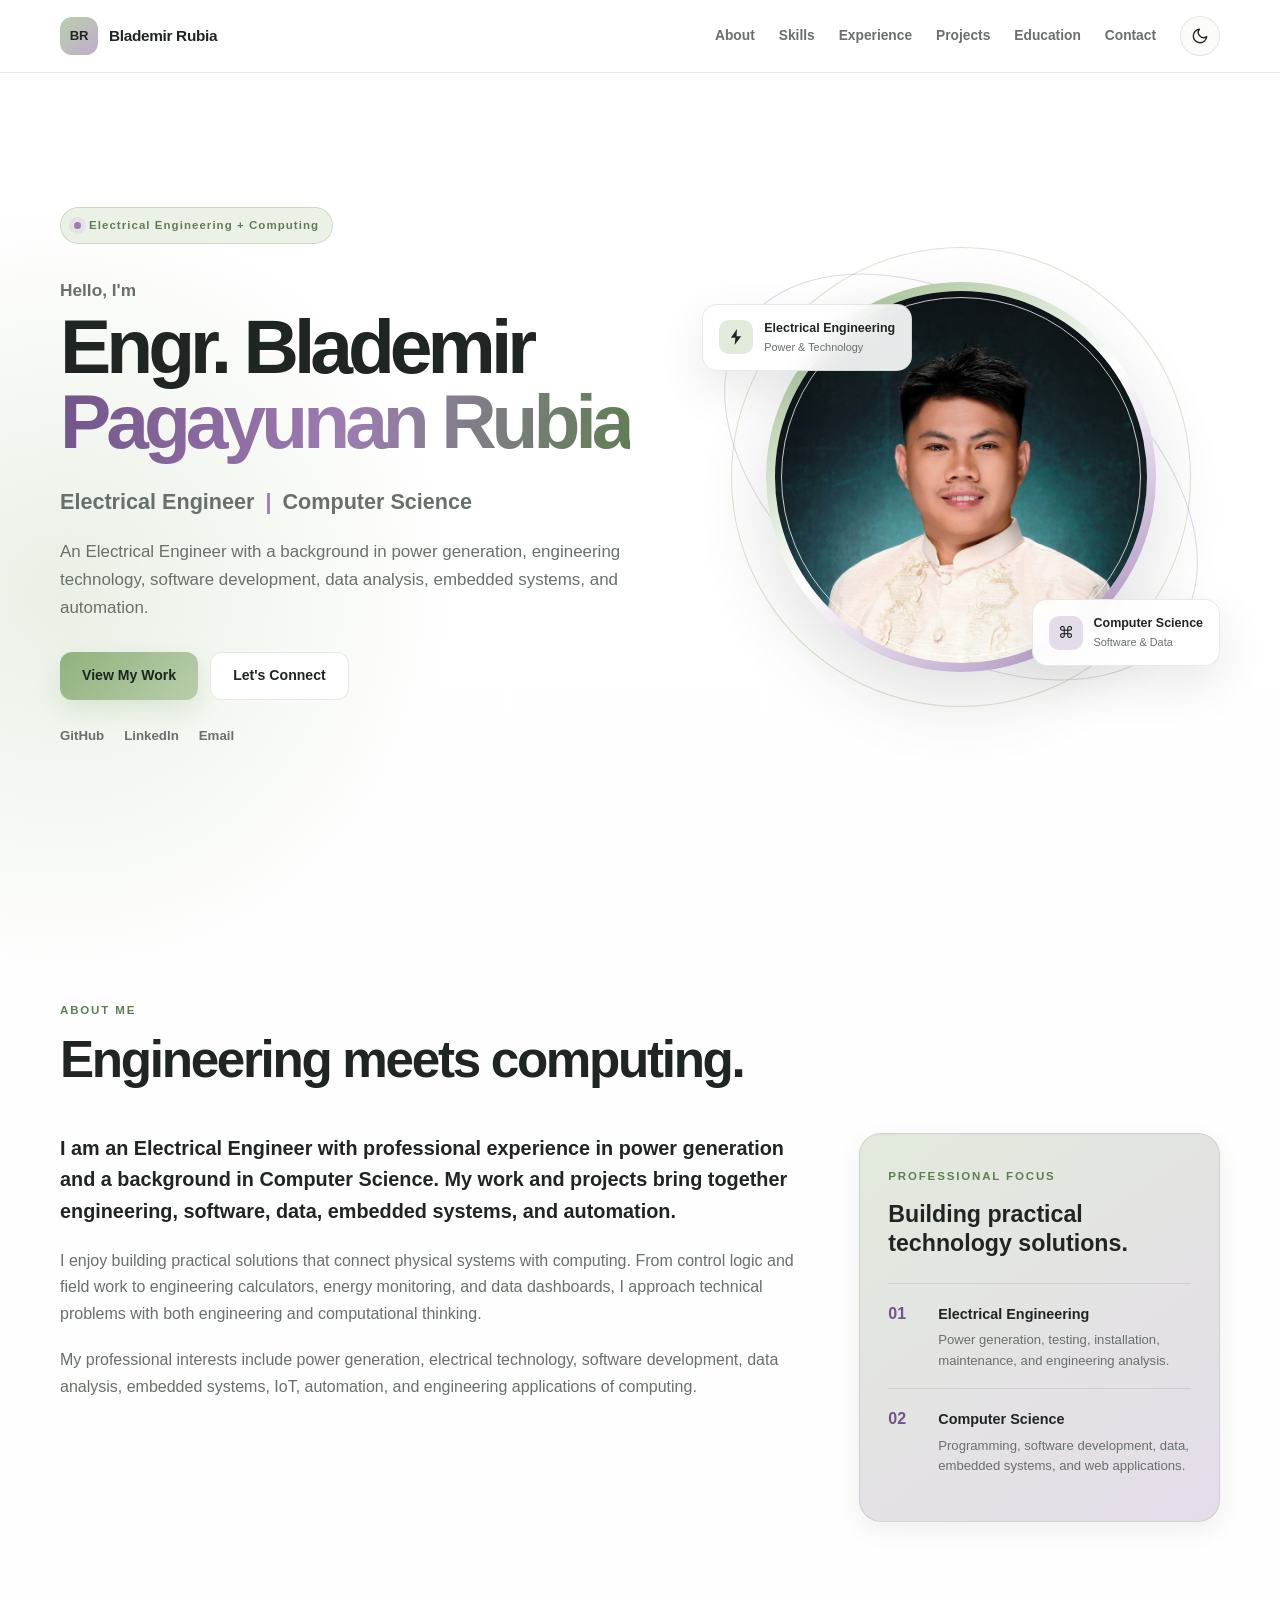
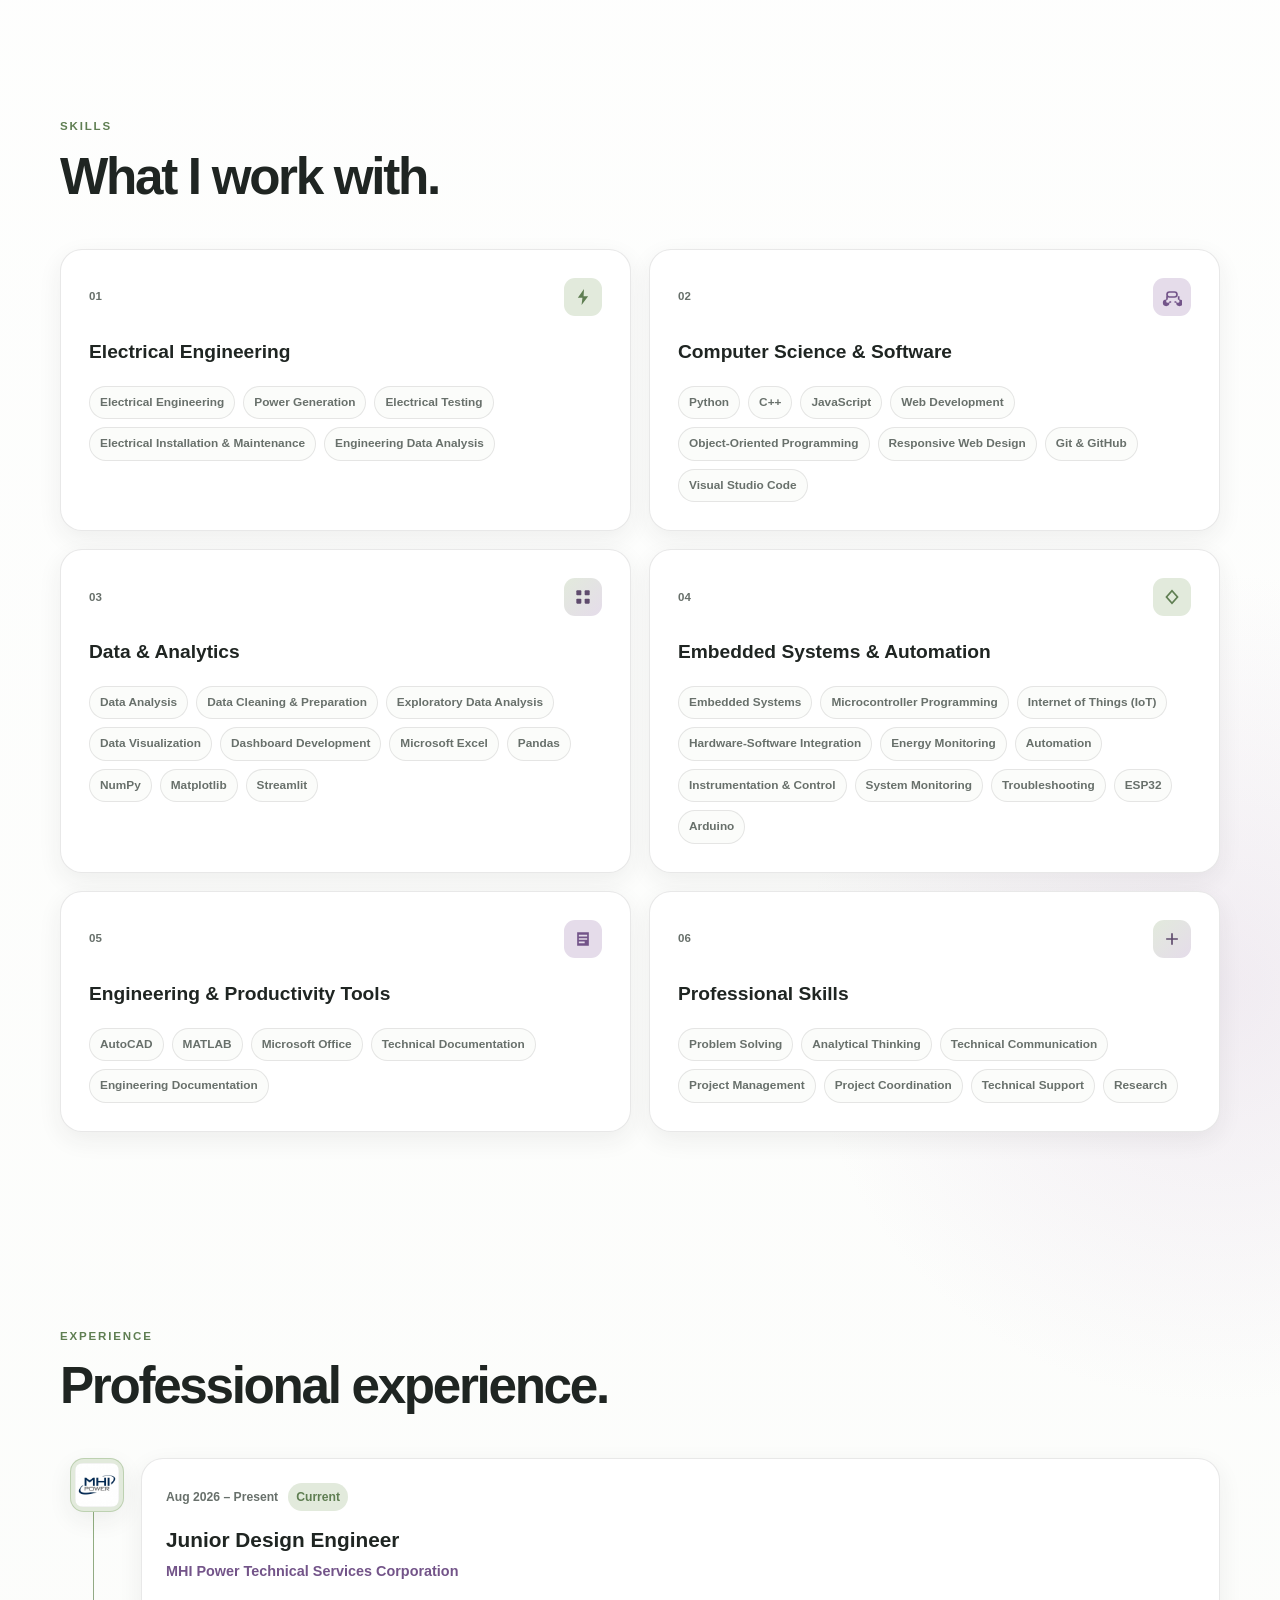
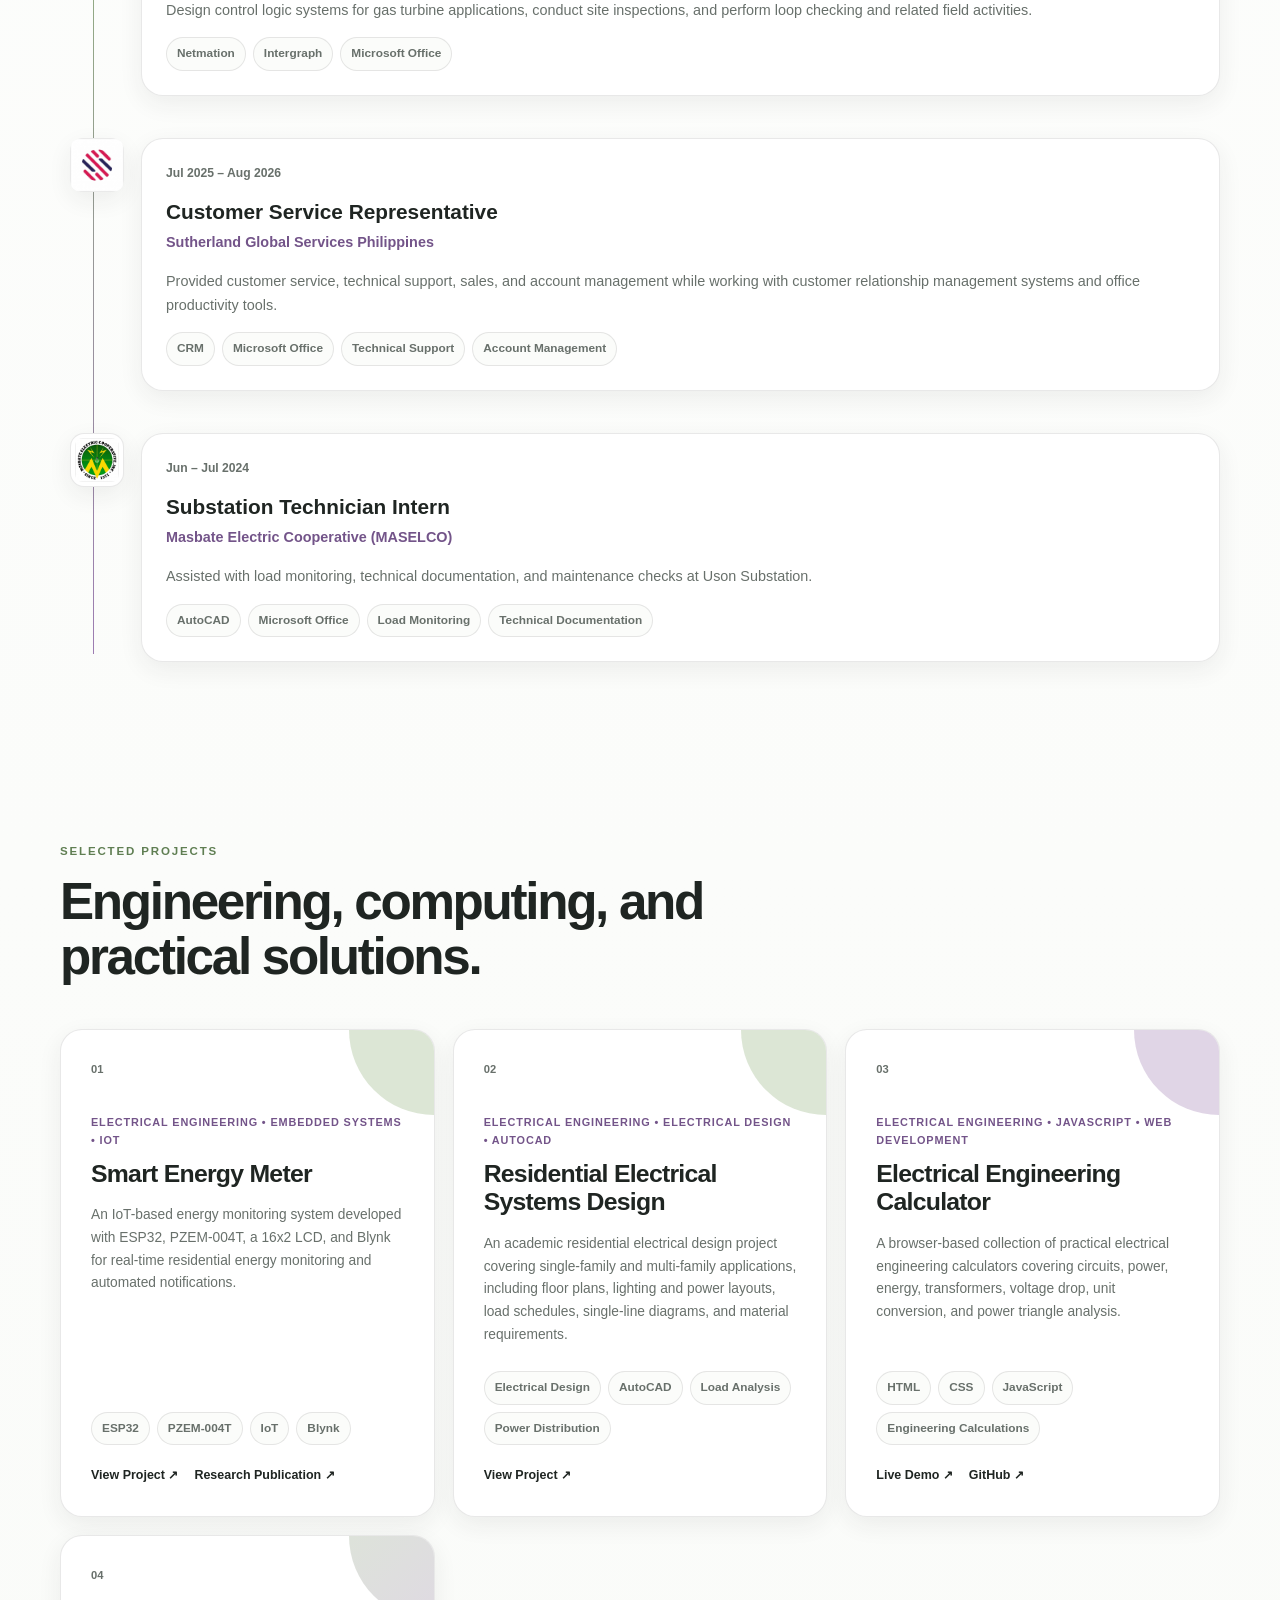
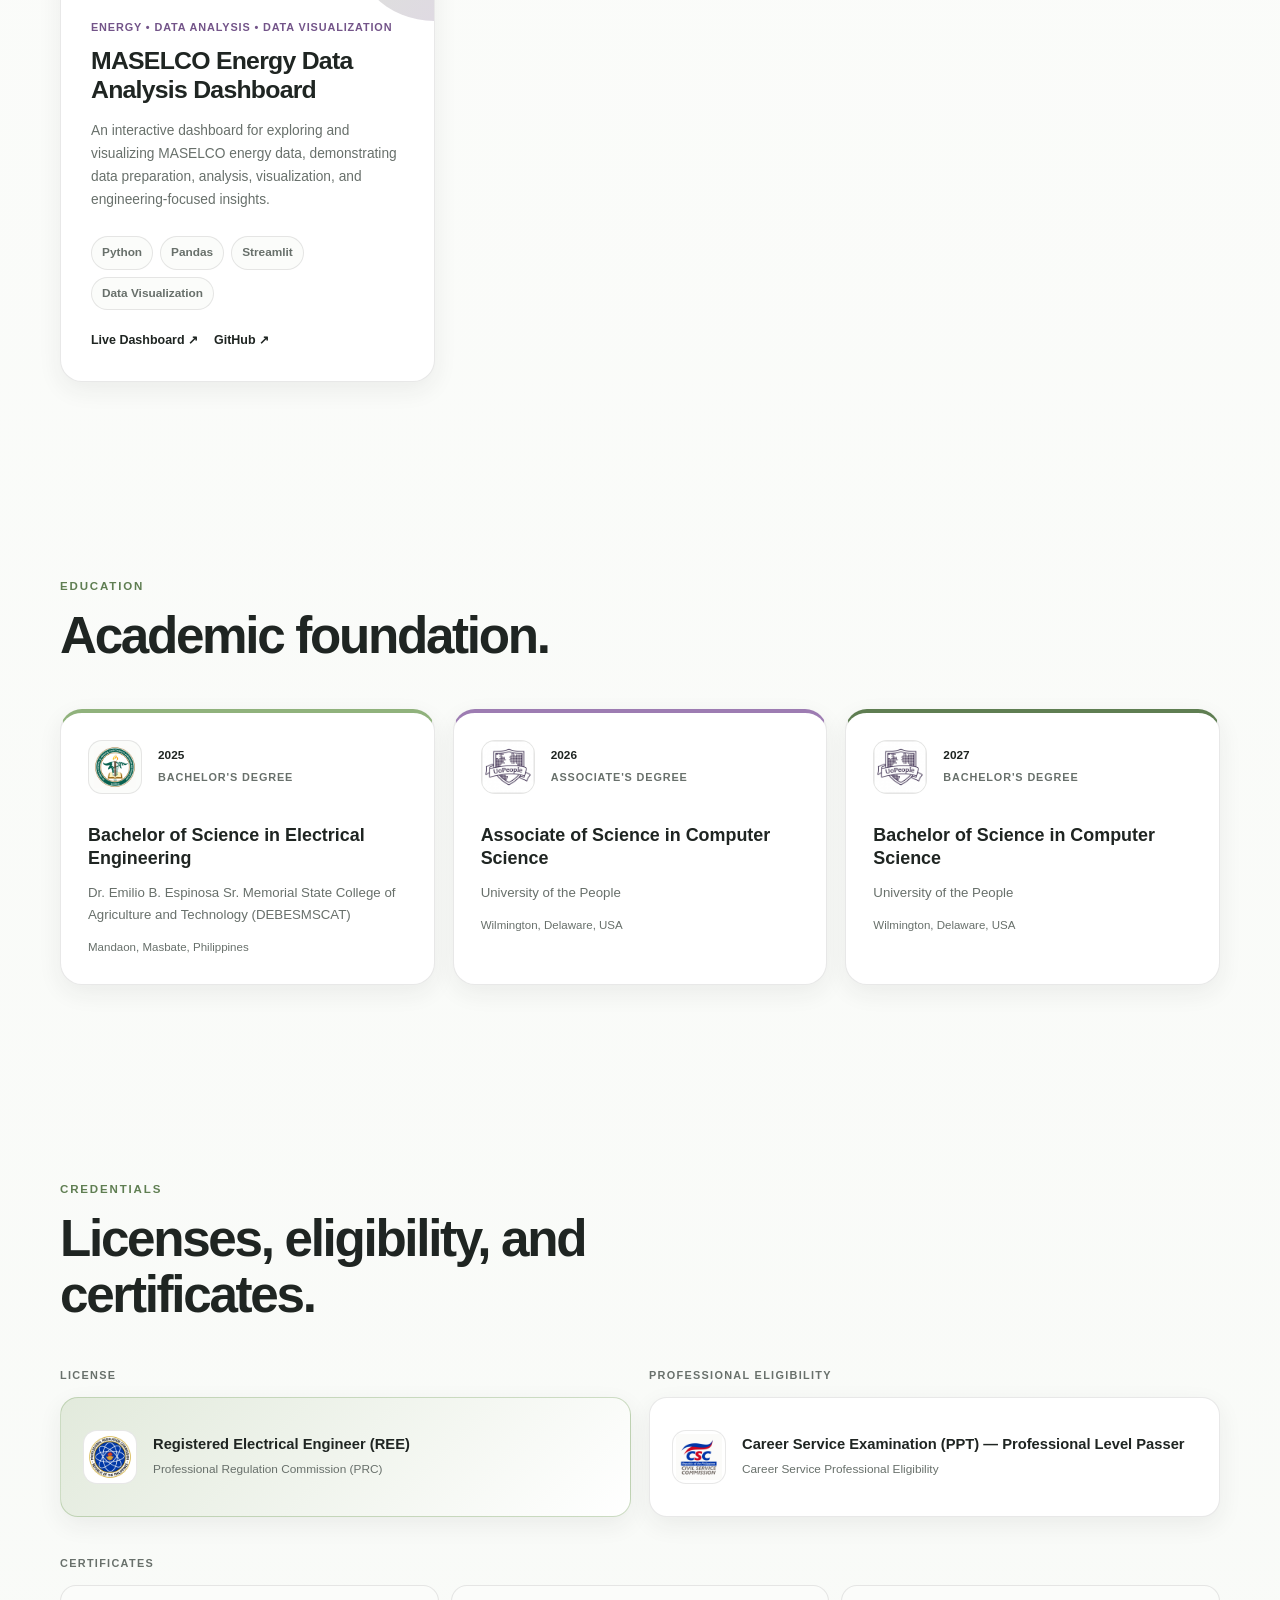
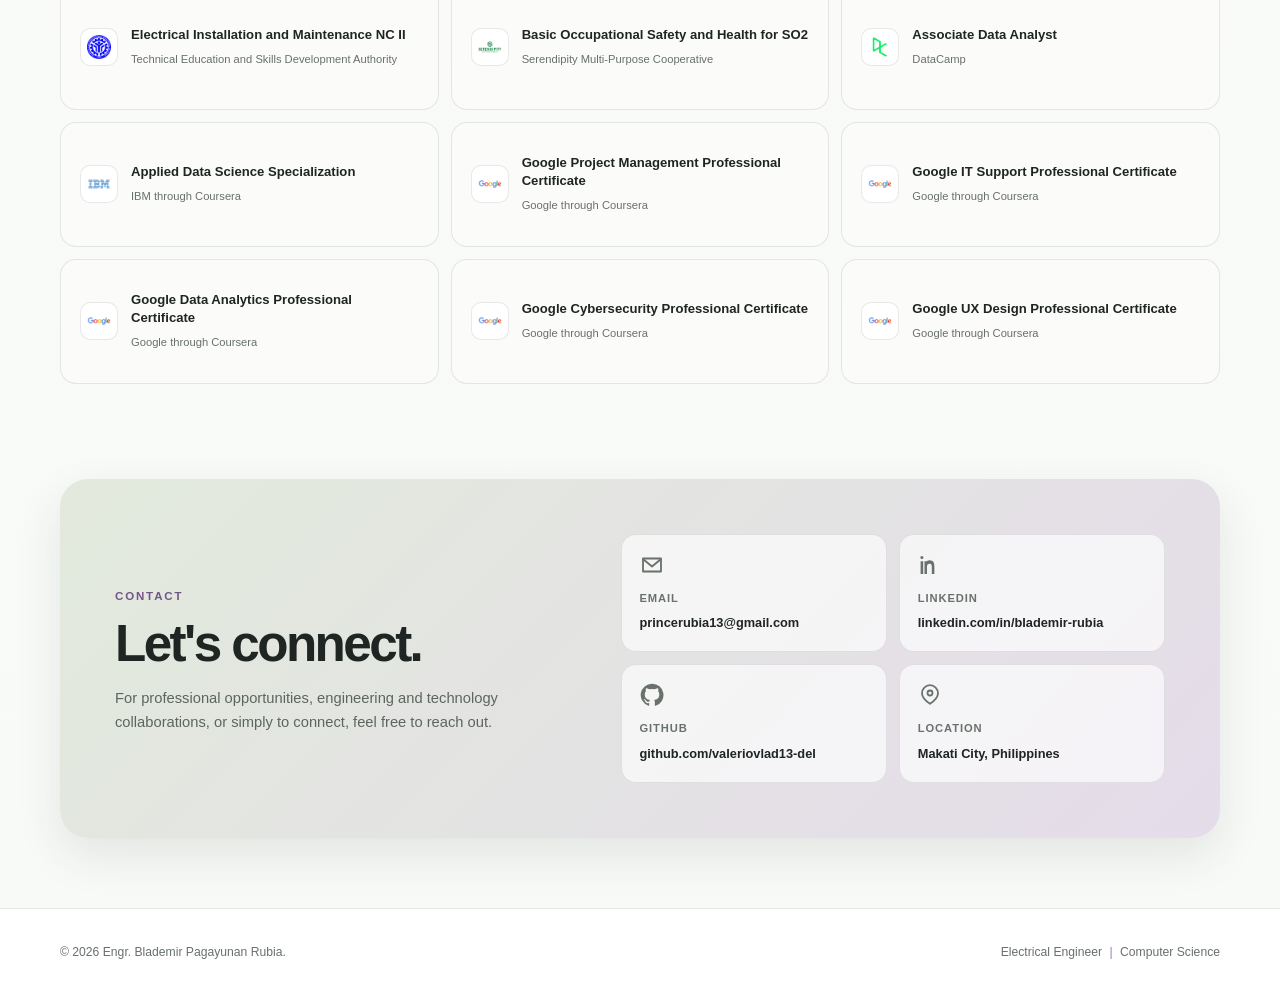
==== commit dc2a5643: "Link smart energy meter project page" ====
--- a/index.html
+++ b/index.html
@@ -432,9 +432,9 @@
                     <div class="project-category">Electrical Engineering • Embedded Systems • IoT</div>
                     <h3>Smart Energy Meter</h3>
                     <p>
-                        An IoT-based energy monitoring system built using an ESP32
-                        microcontroller and PZEM-004T sensor, with local display
-                        and remote monitoring capabilities.
+                        An IoT-based energy monitoring system developed with ESP32,
+                        PZEM-004T, a 16x2 LCD, and Blynk for real-time residential
+                        energy monitoring and automated notifications.
                     </p>
                     <div class="tag-row">
                         <span>ESP32</span>
@@ -443,6 +443,9 @@
                         <span>Blynk</span>
                     </div>
                     <div class="project-links">
+                        <a href="projects/smart-energy-meter.html">
+                            View Project ↗
+                        </a>
                         <a href="https://www.researchgate.net/publication/395380070_DESIGN_AND_FABRICATION_OF_A_SMART_ENERGY_METER_USING_ESP32_MICROCONTROLLER_AND_PZEM-004T_SENSOR" target="_blank" rel="noopener noreferrer">
                             Research Publication ↗
                         </a>
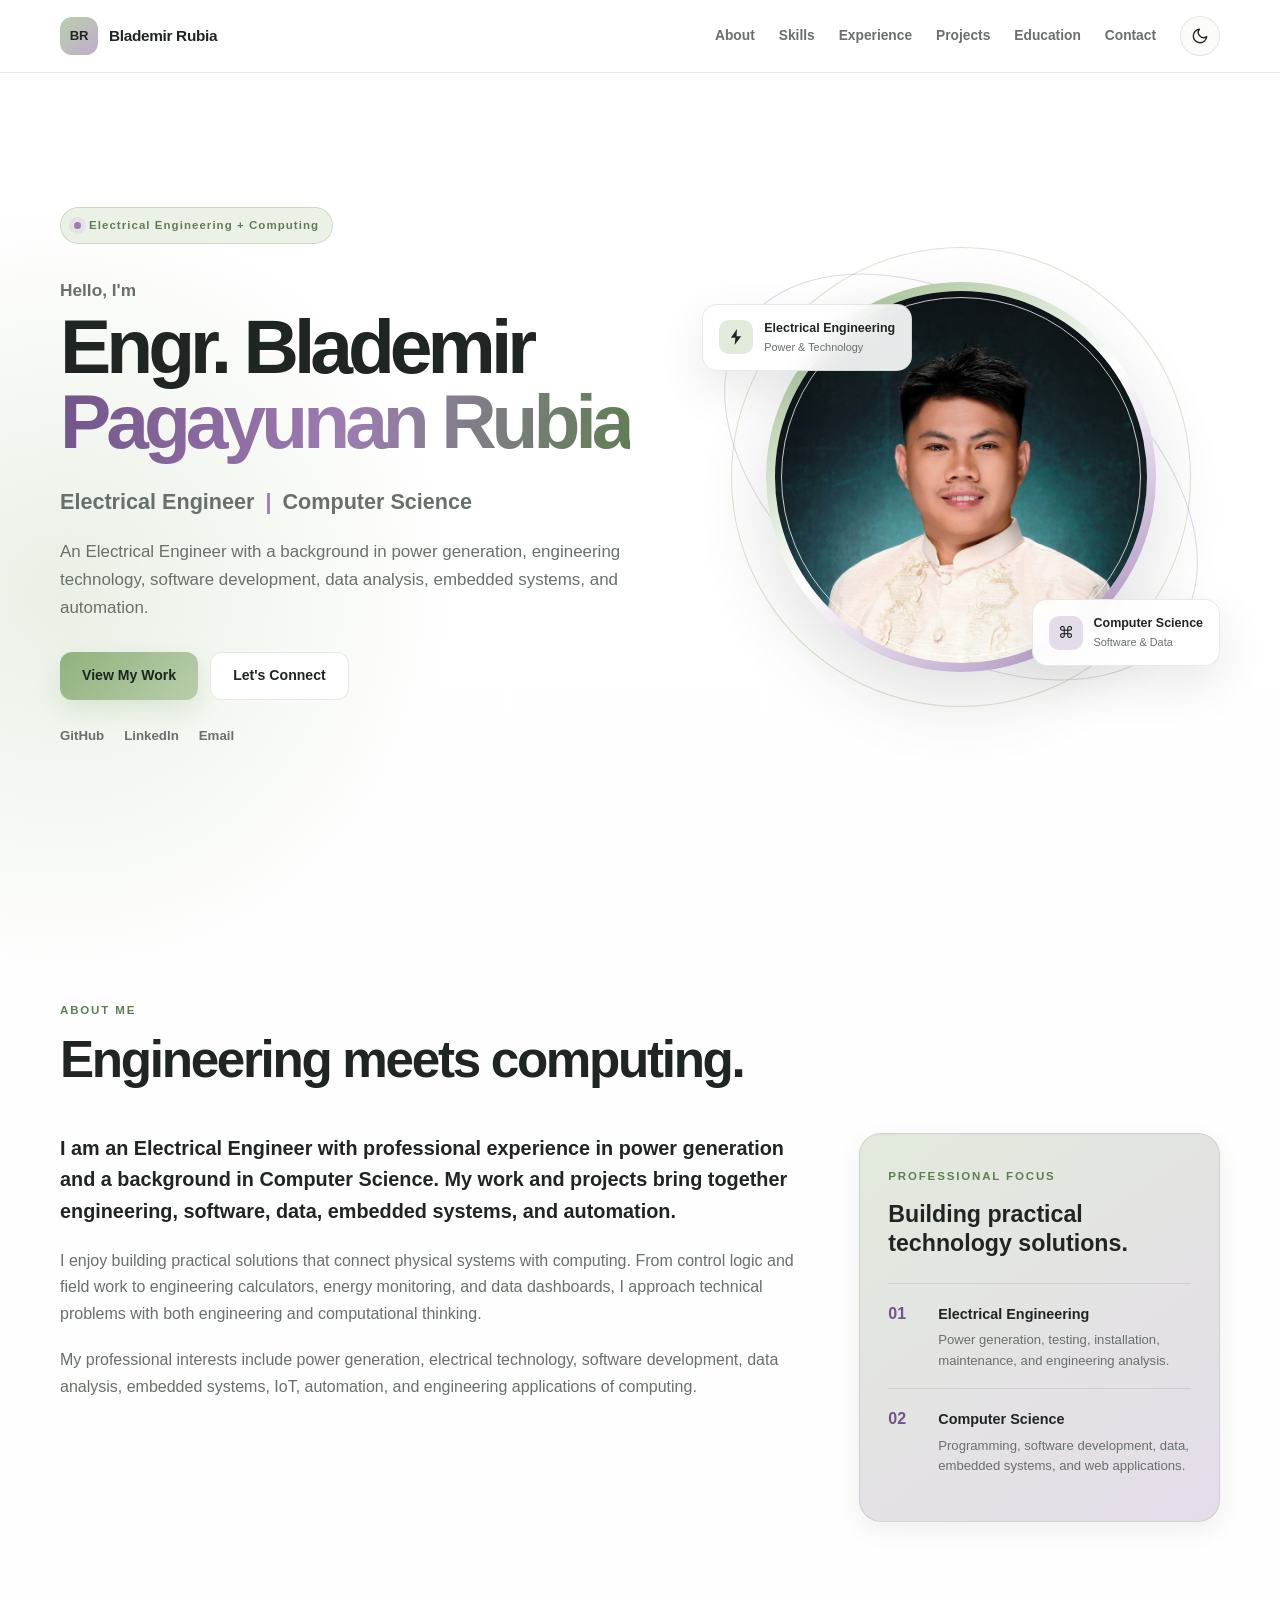
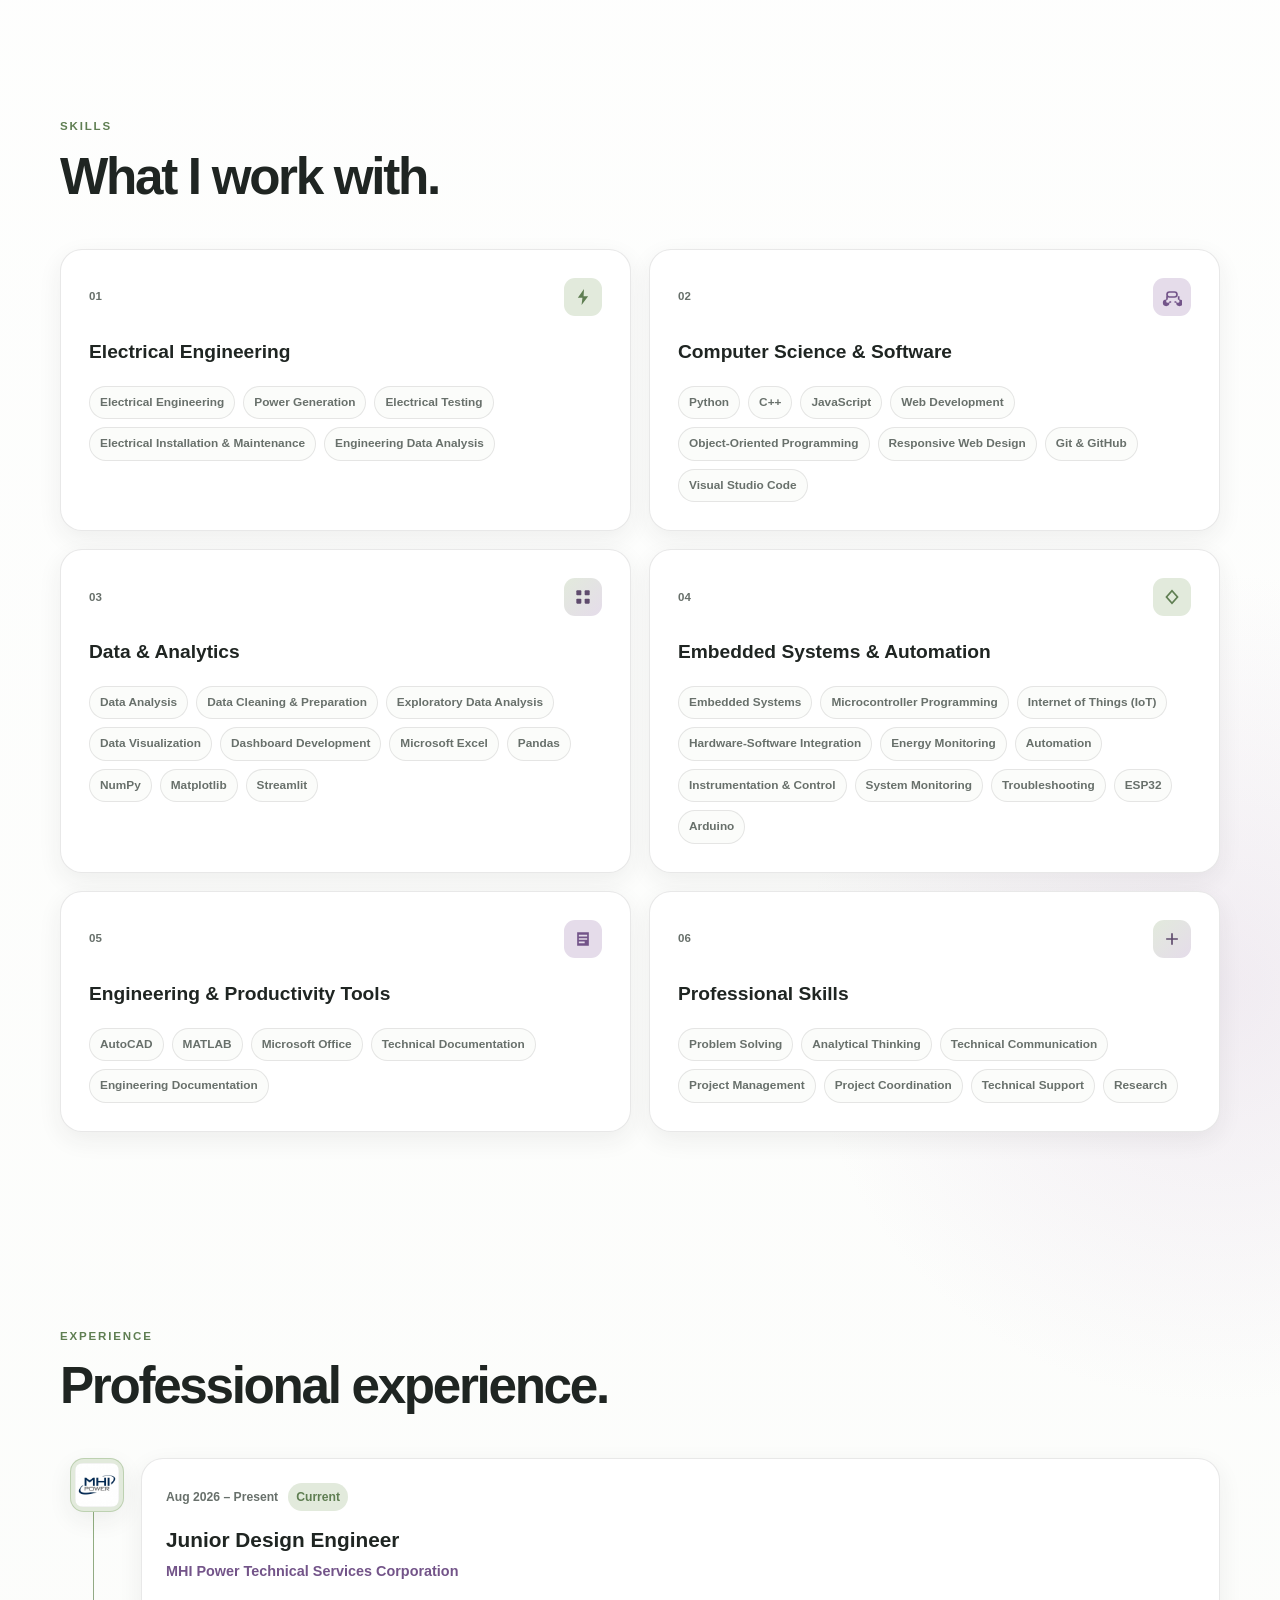
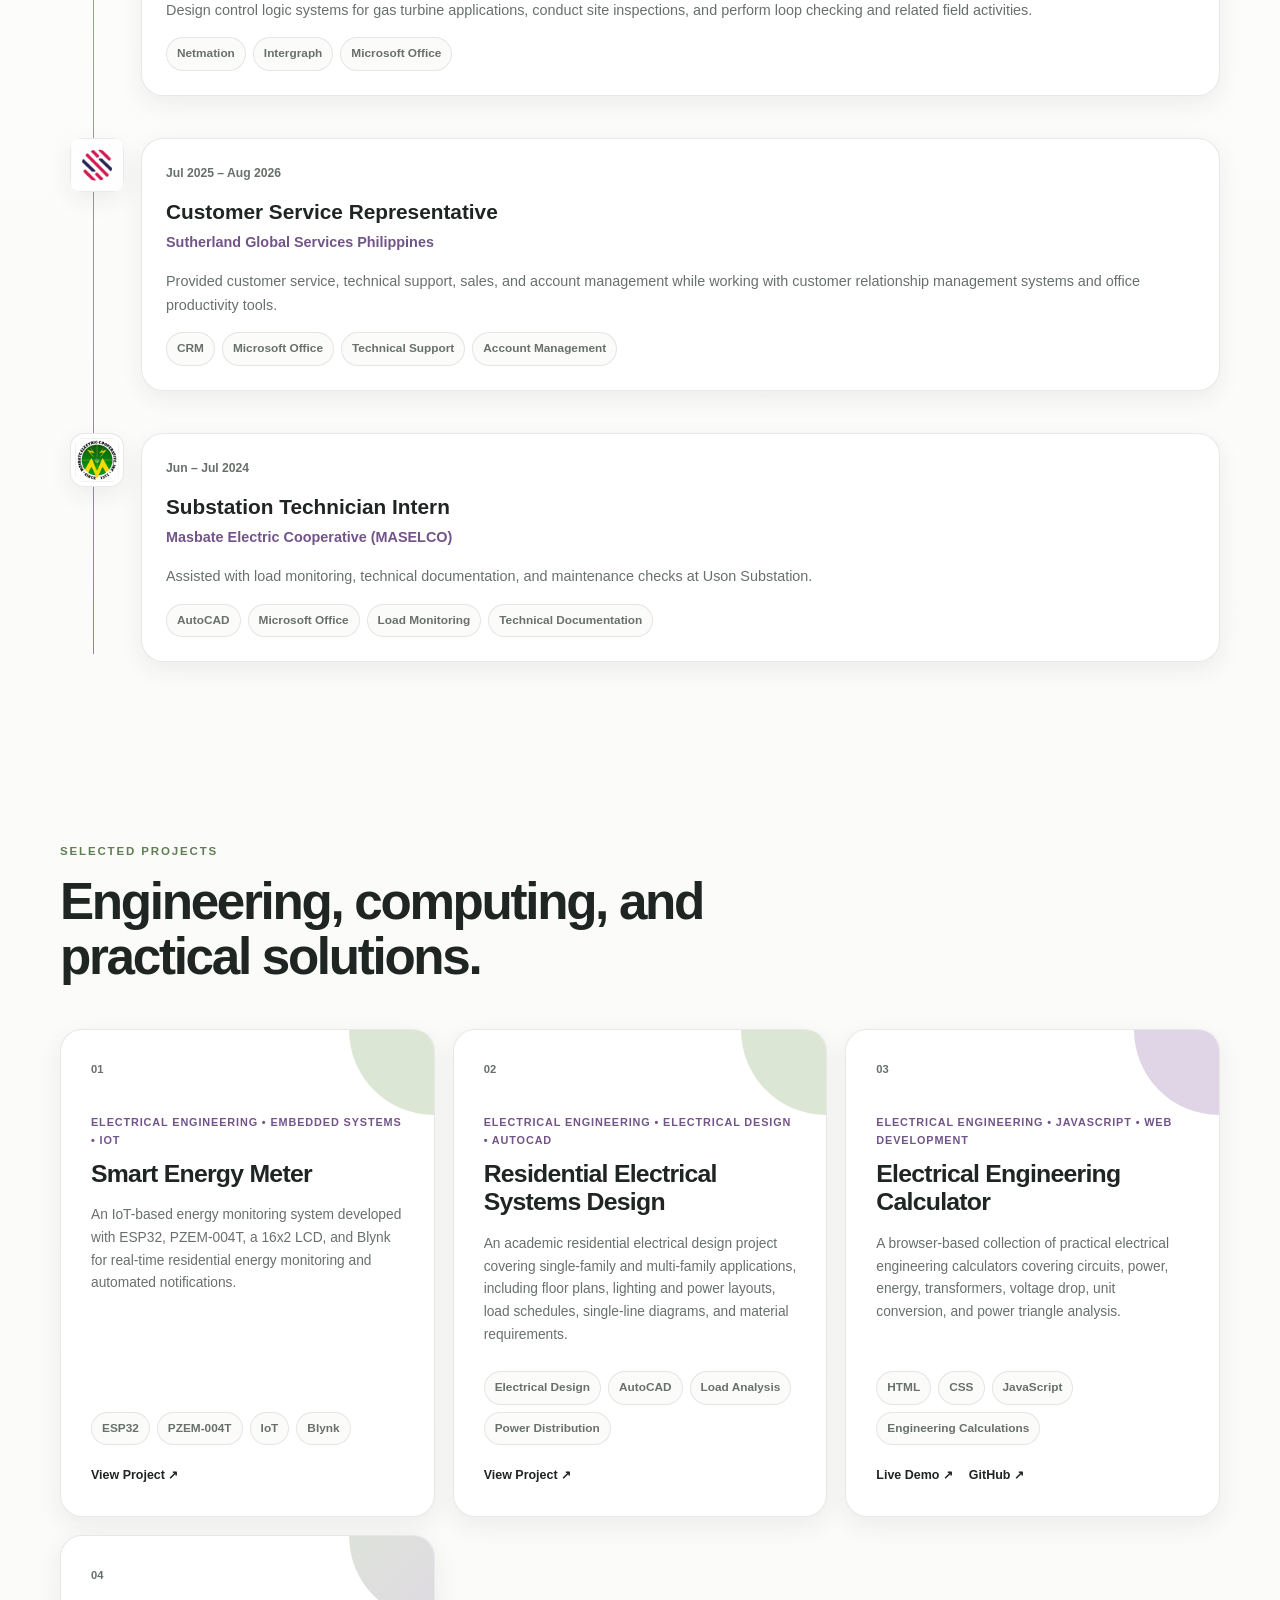
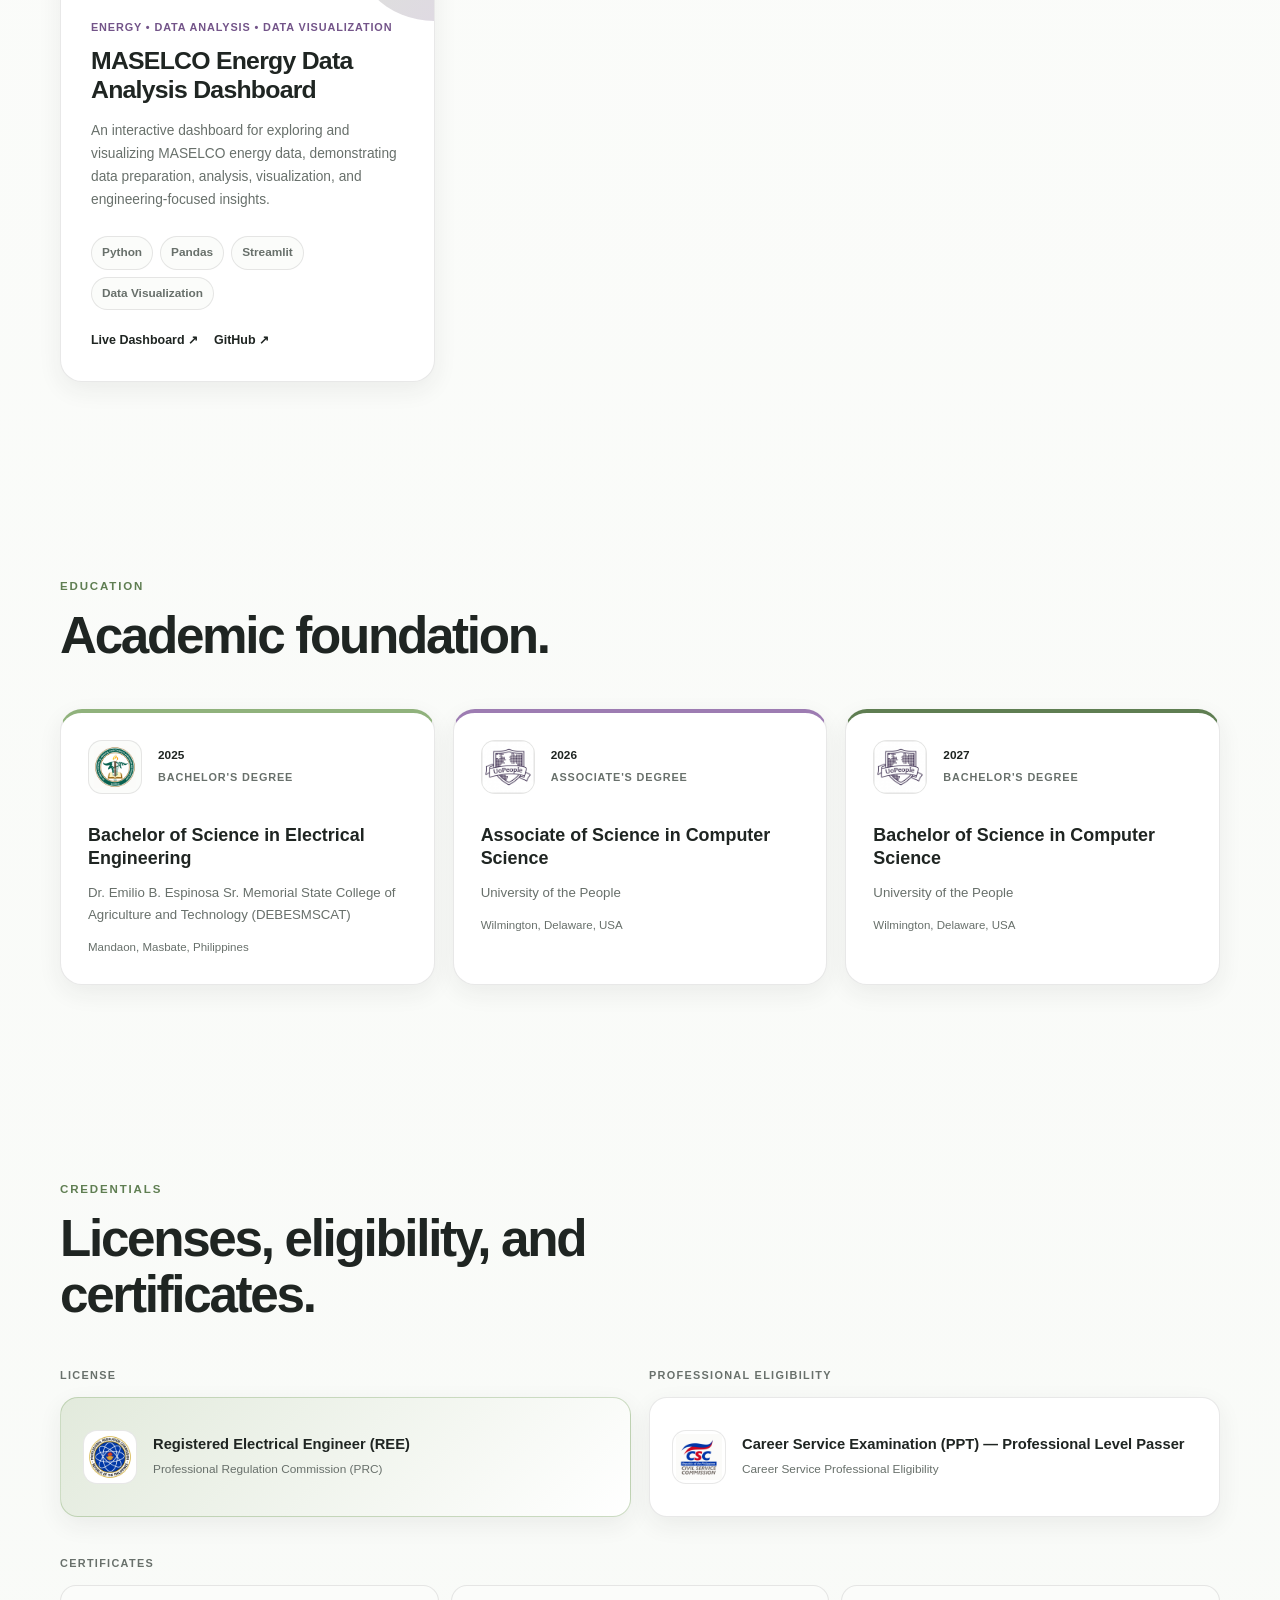
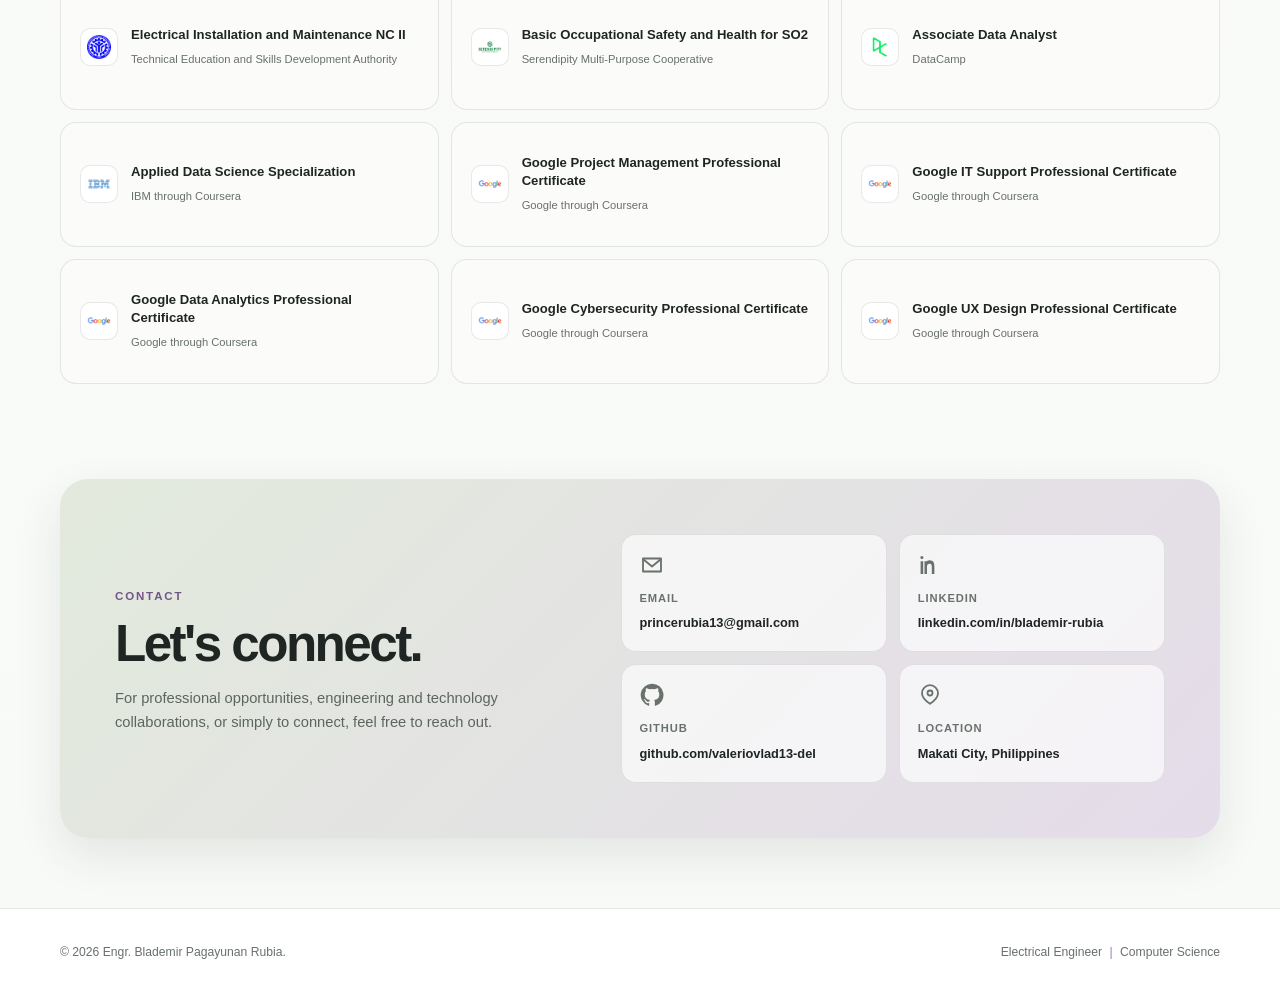
==== commit b6e8f6d4: "Remove duplicate Smart Energy Meter publication link" ====
--- a/index.html
+++ b/index.html
@@ -446,9 +446,6 @@
                         <a href="projects/smart-energy-meter.html">
                             View Project ↗
                         </a>
-                        <a href="https://www.researchgate.net/publication/395380070_DESIGN_AND_FABRICATION_OF_A_SMART_ENERGY_METER_USING_ESP32_MICROCONTROLLER_AND_PZEM-004T_SENSOR" target="_blank" rel="noopener noreferrer">
-                            Research Publication ↗
-                        </a>
                     </div>
                 </article>
 
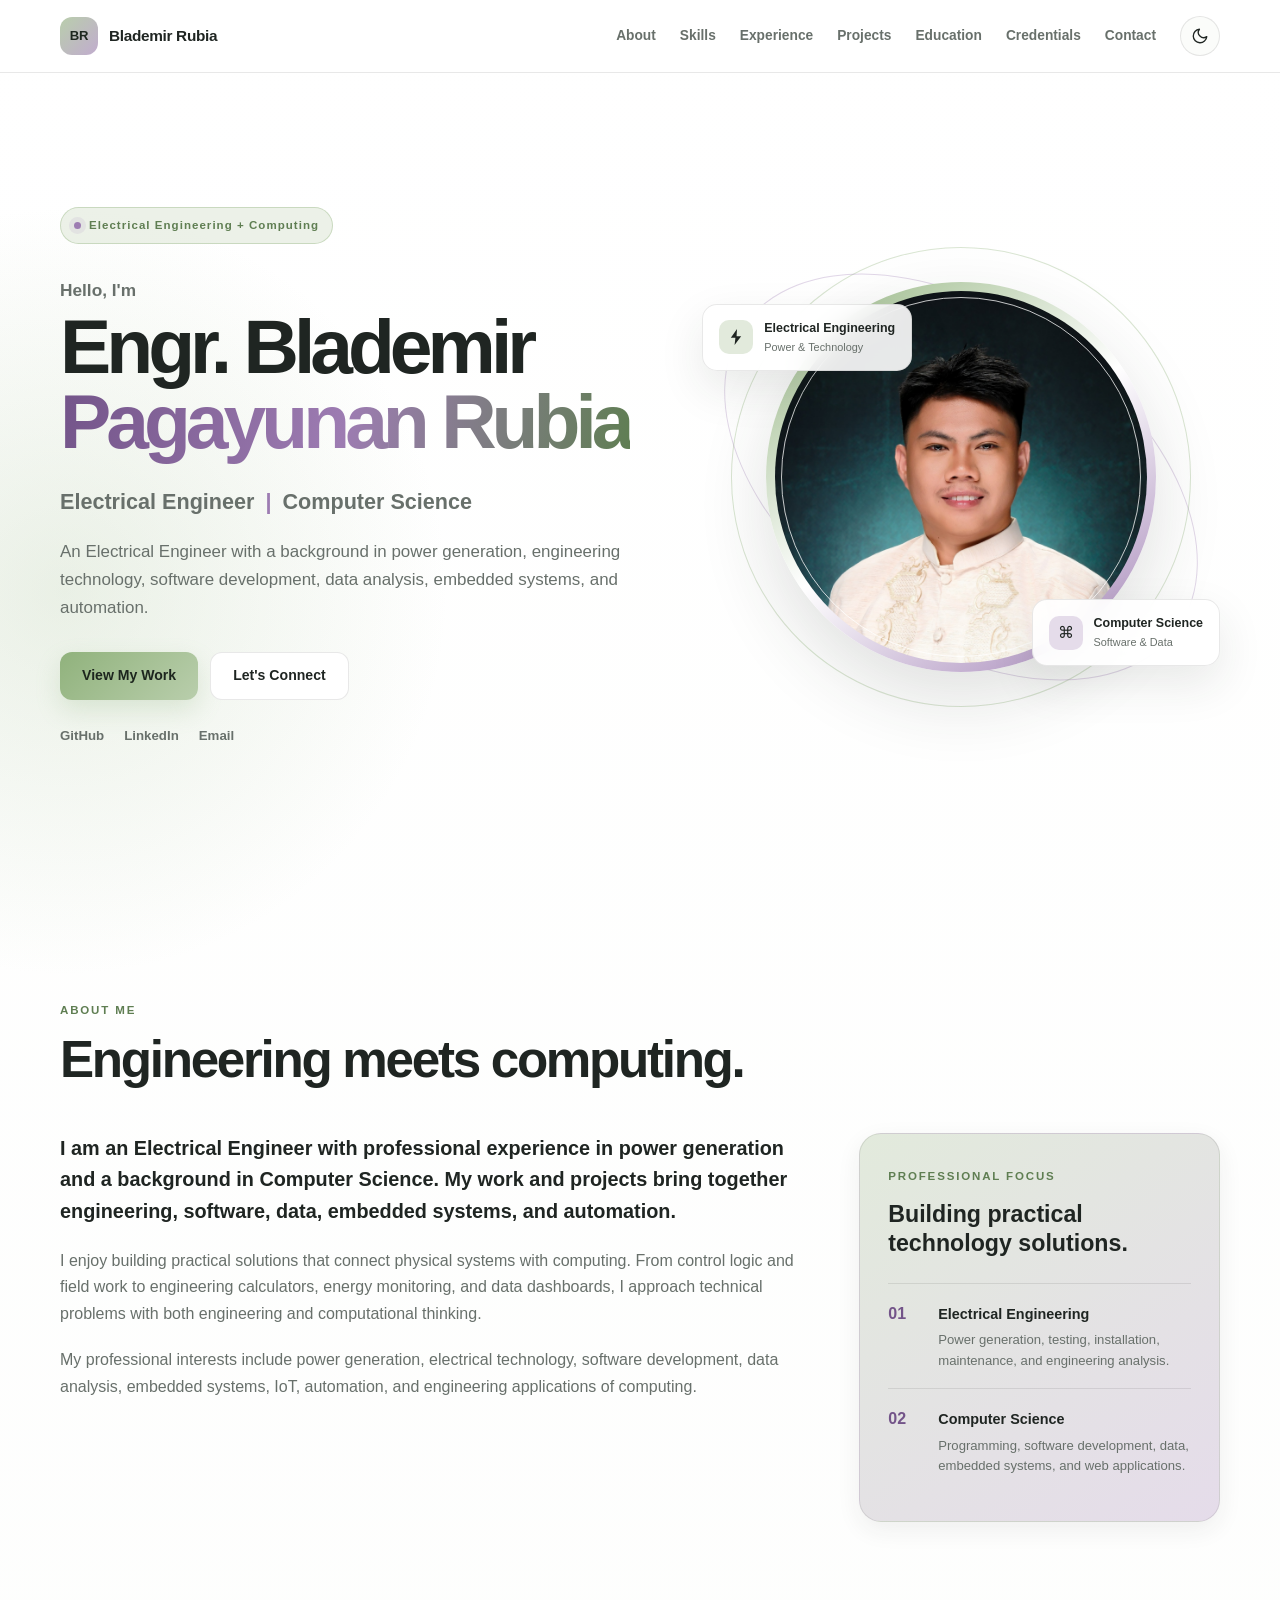
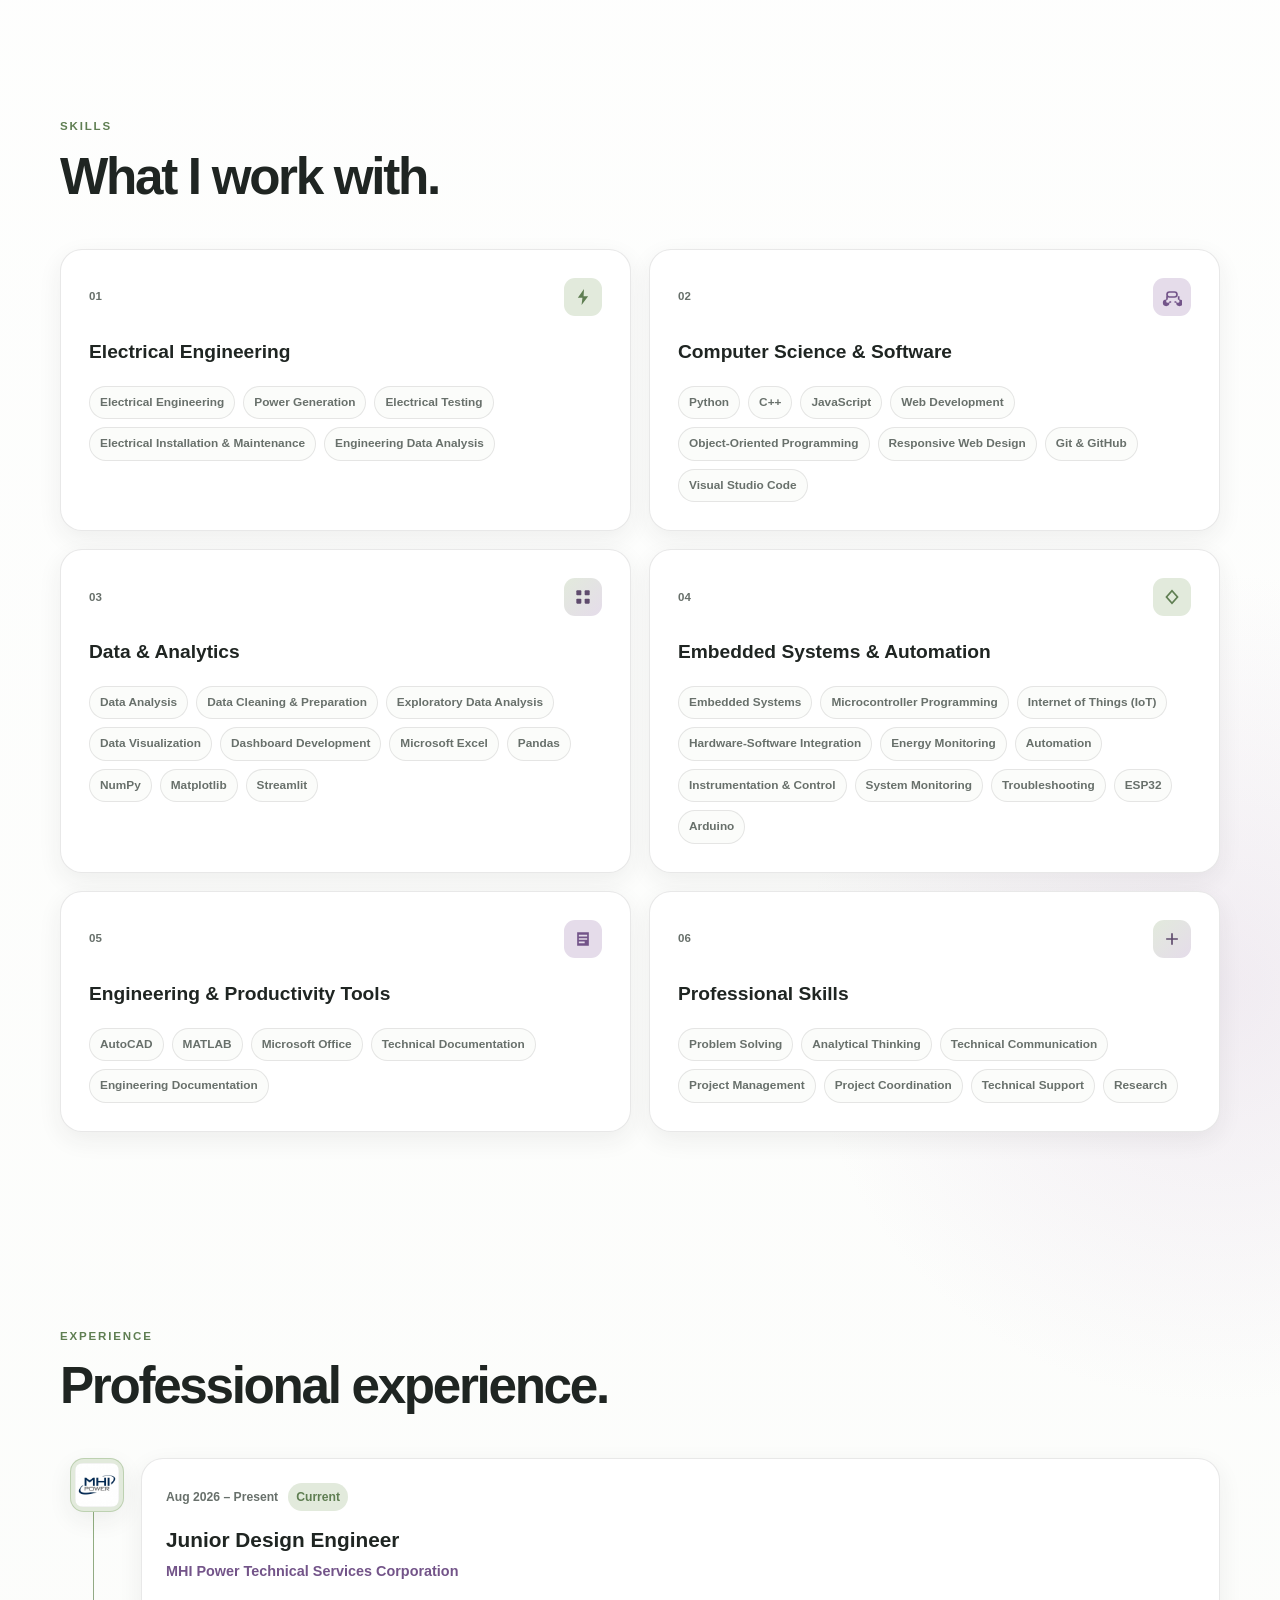
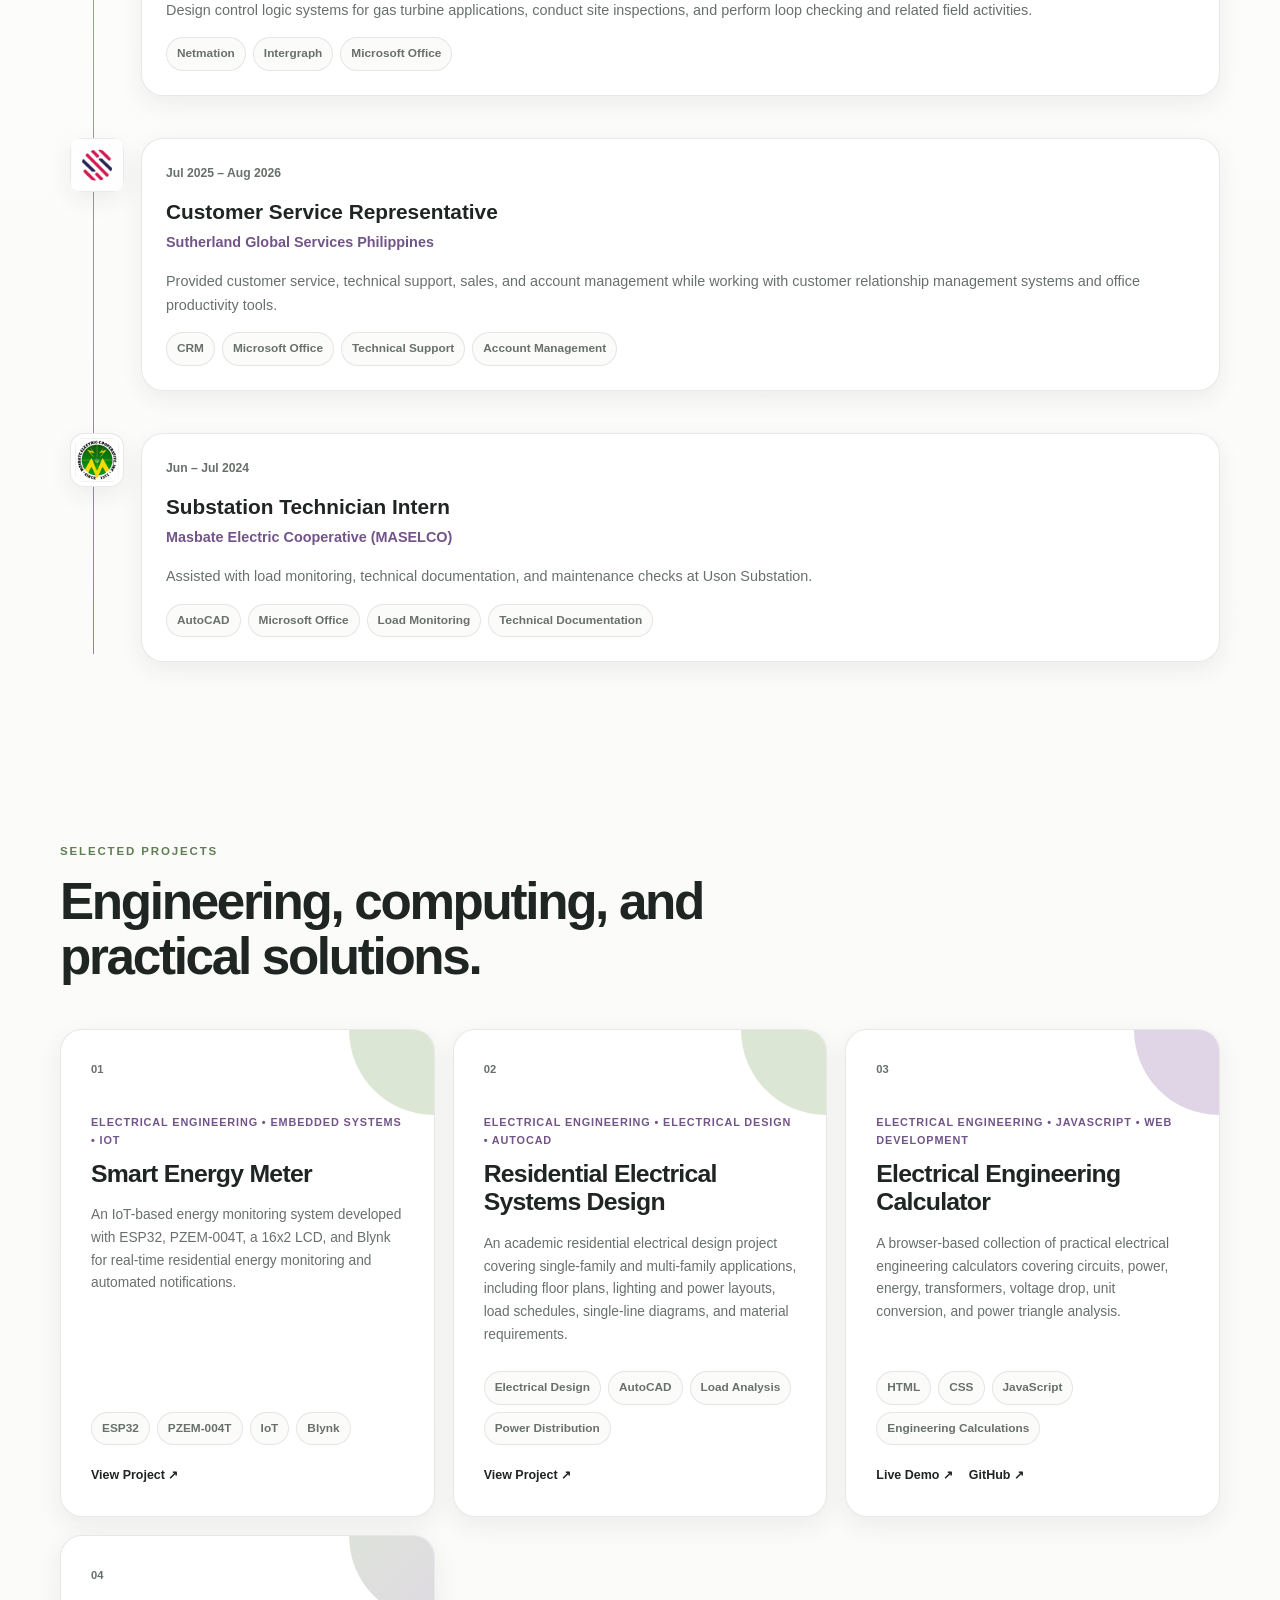
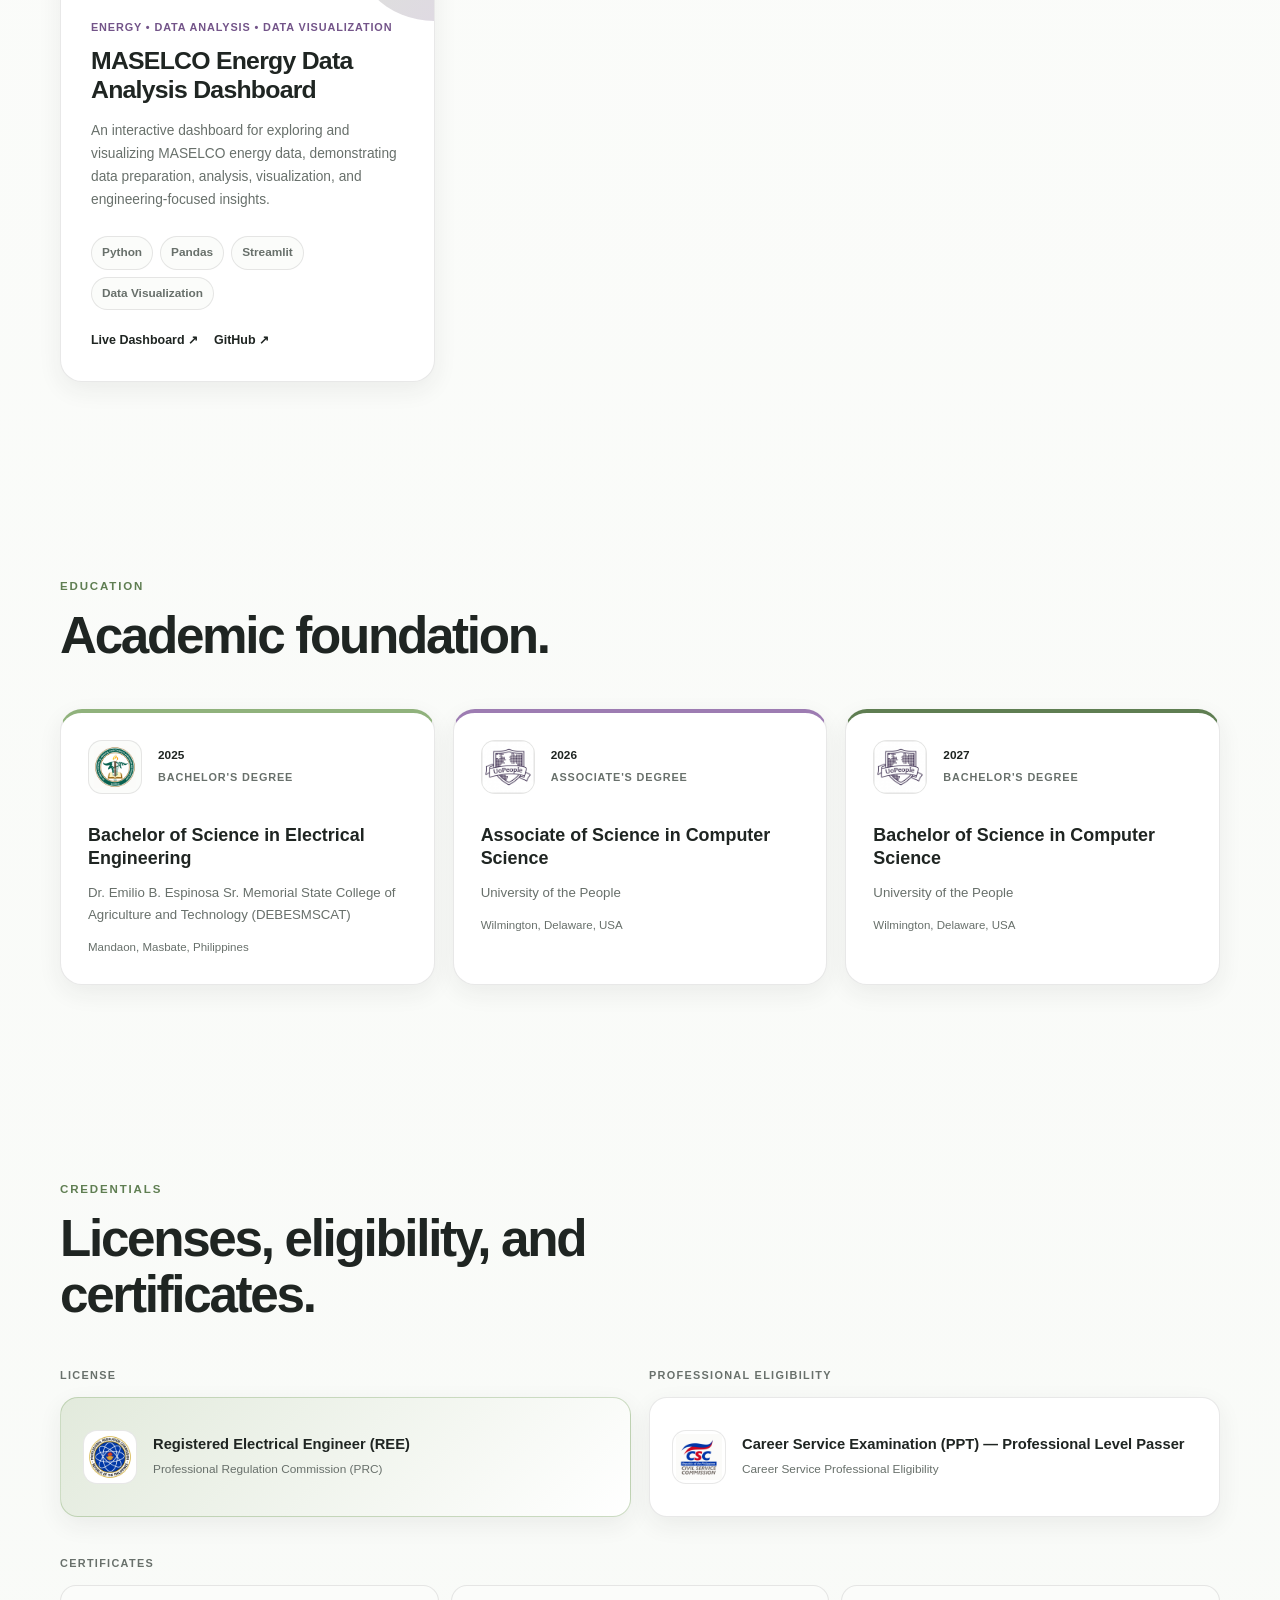
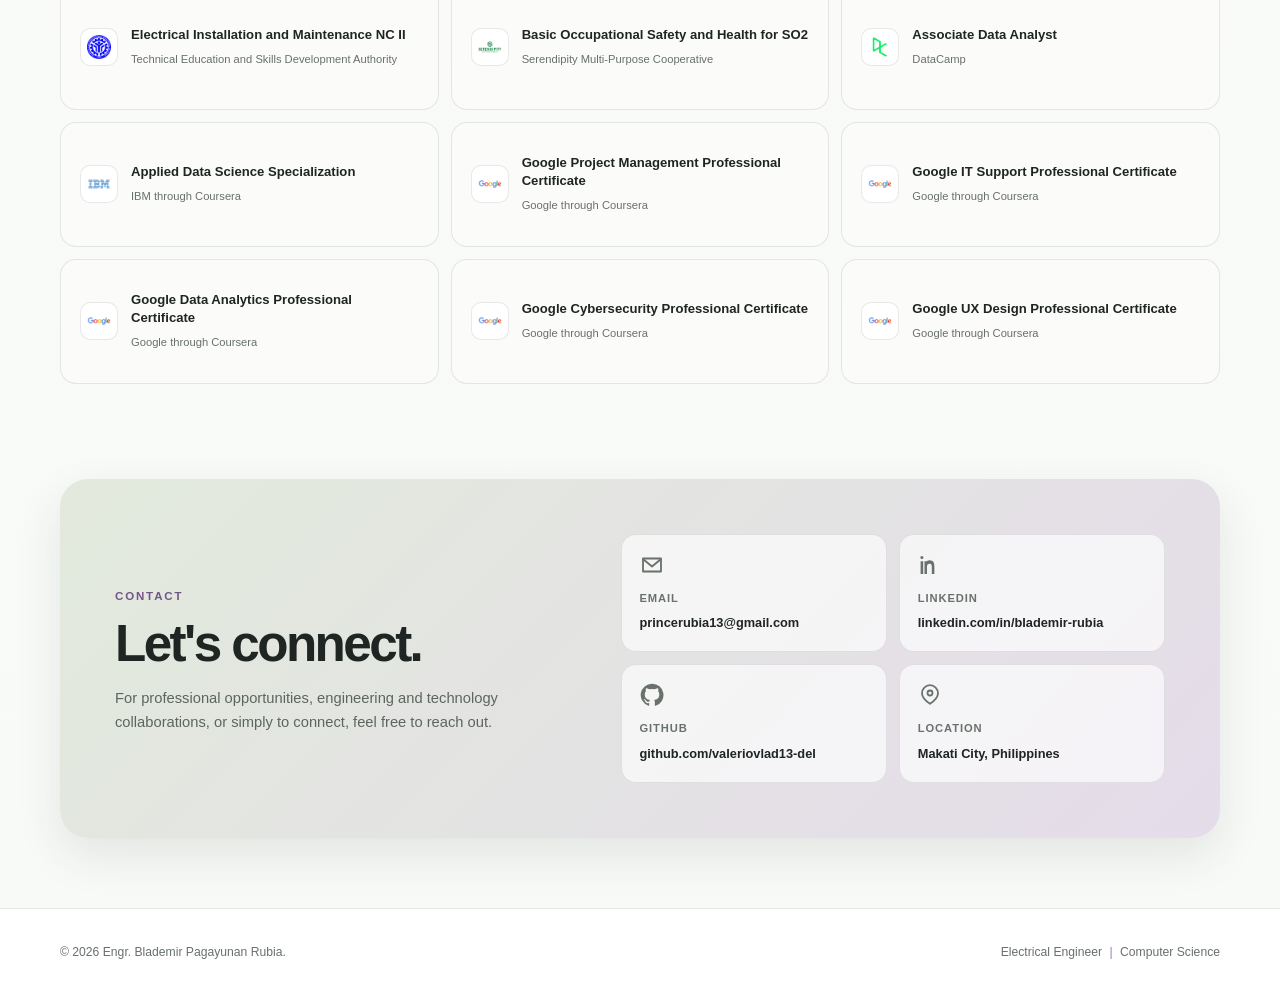
==== commit 85cbc322: "Polish portfolio HTML structure and navigation" ====
--- a/index.html
+++ b/index.html
@@ -50,6 +50,7 @@
                 <a href="#experience">Experience</a>
                 <a href="#projects">Projects</a>
                 <a href="#education">Education</a>
+                <a href="#credentials">Credentials</a>
                 <a href="#contact">Contact</a>
             </div>
 
@@ -537,6 +538,8 @@
                     <div class="education-top">
                         <span class="education-logo education-logo-debes">
                             <img
+                                width="80"
+                                height="80"
                                 class="institution-logo"
                                 src="images/logos/debesmscat.jpg"
                                 alt="DEBESMSCAT school logo"
@@ -556,6 +559,8 @@
                     <div class="education-top">
                         <span class="education-logo education-logo-uop">
                             <img
+                                width="80"
+                                height="80"
                                 class="institution-logo"
                                 src="images/logos/uopeople.jpg"
                                 alt="University of the People official logo"
@@ -606,6 +611,8 @@
                     <article class="credential-card featured-credential">
                         <span class="credential-logo-wrap">
                             <img
+                                width="80"
+                                height="80"
                                 class="credential-logo"
                                 src="images/logos/prc.jpg"
                                 alt="Professional Regulation Commission seal"
@@ -623,6 +630,8 @@
                     <article class="credential-card">
                         <span class="credential-logo-wrap">
                             <img
+                                width="80"
+                                height="80"
                                 class="credential-logo"
                                 src="images/logos/csc.jpg"
                                 alt="Civil Service Commission logo"
@@ -668,7 +677,6 @@
                             <span>DataCamp</span>
                         </div>
                     </article>
-                    </article>
                     <article class="certificate-card">
                         <span class="certificate-logo-wrap">
                             <img class="certificate-logo" src="images/logos/ibm.jpg" alt="IBM logo" loading="lazy" decoding="async">
@@ -713,7 +721,6 @@
                             <strong>Google Cybersecurity Professional Certificate</strong>
                             <span>Google through Coursera</span>
                         </div>
-                    </article>
                     </article>
                     <article class="certificate-card">
                         <span class="certificate-logo-wrap">
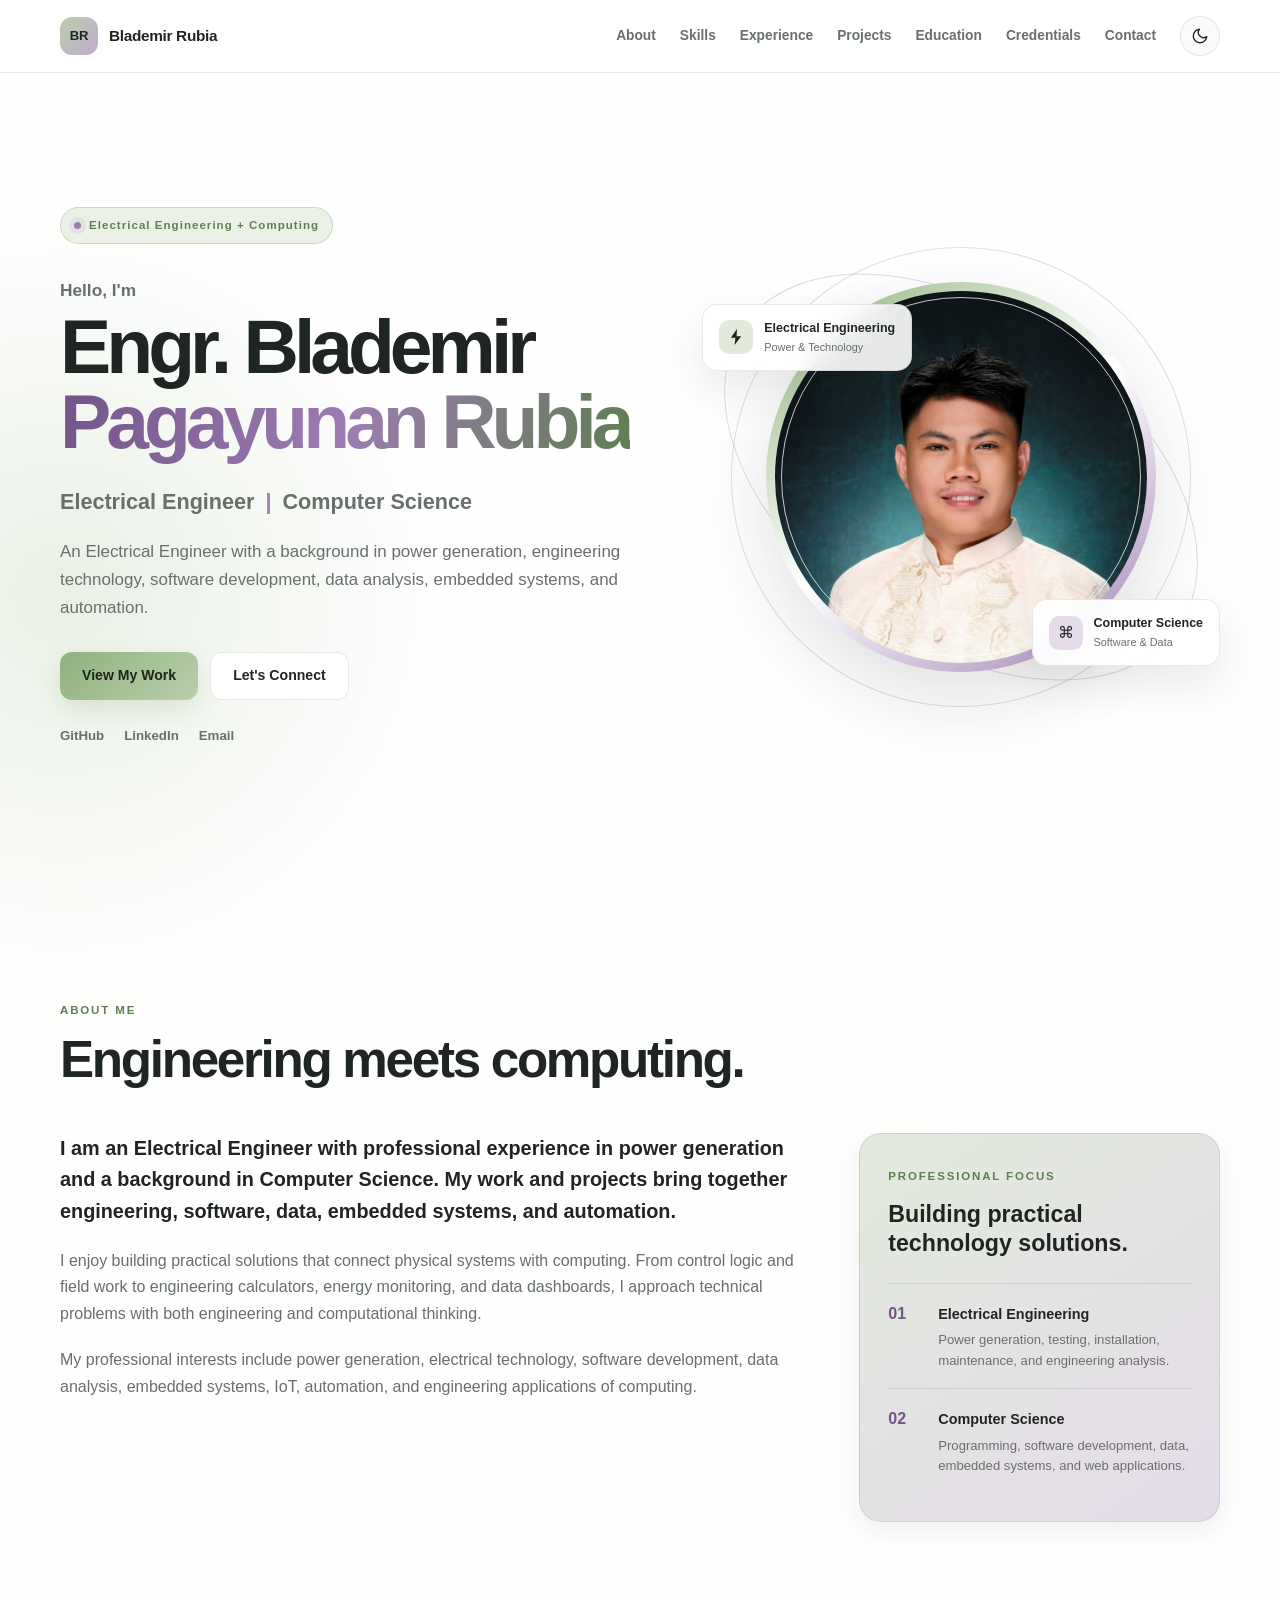
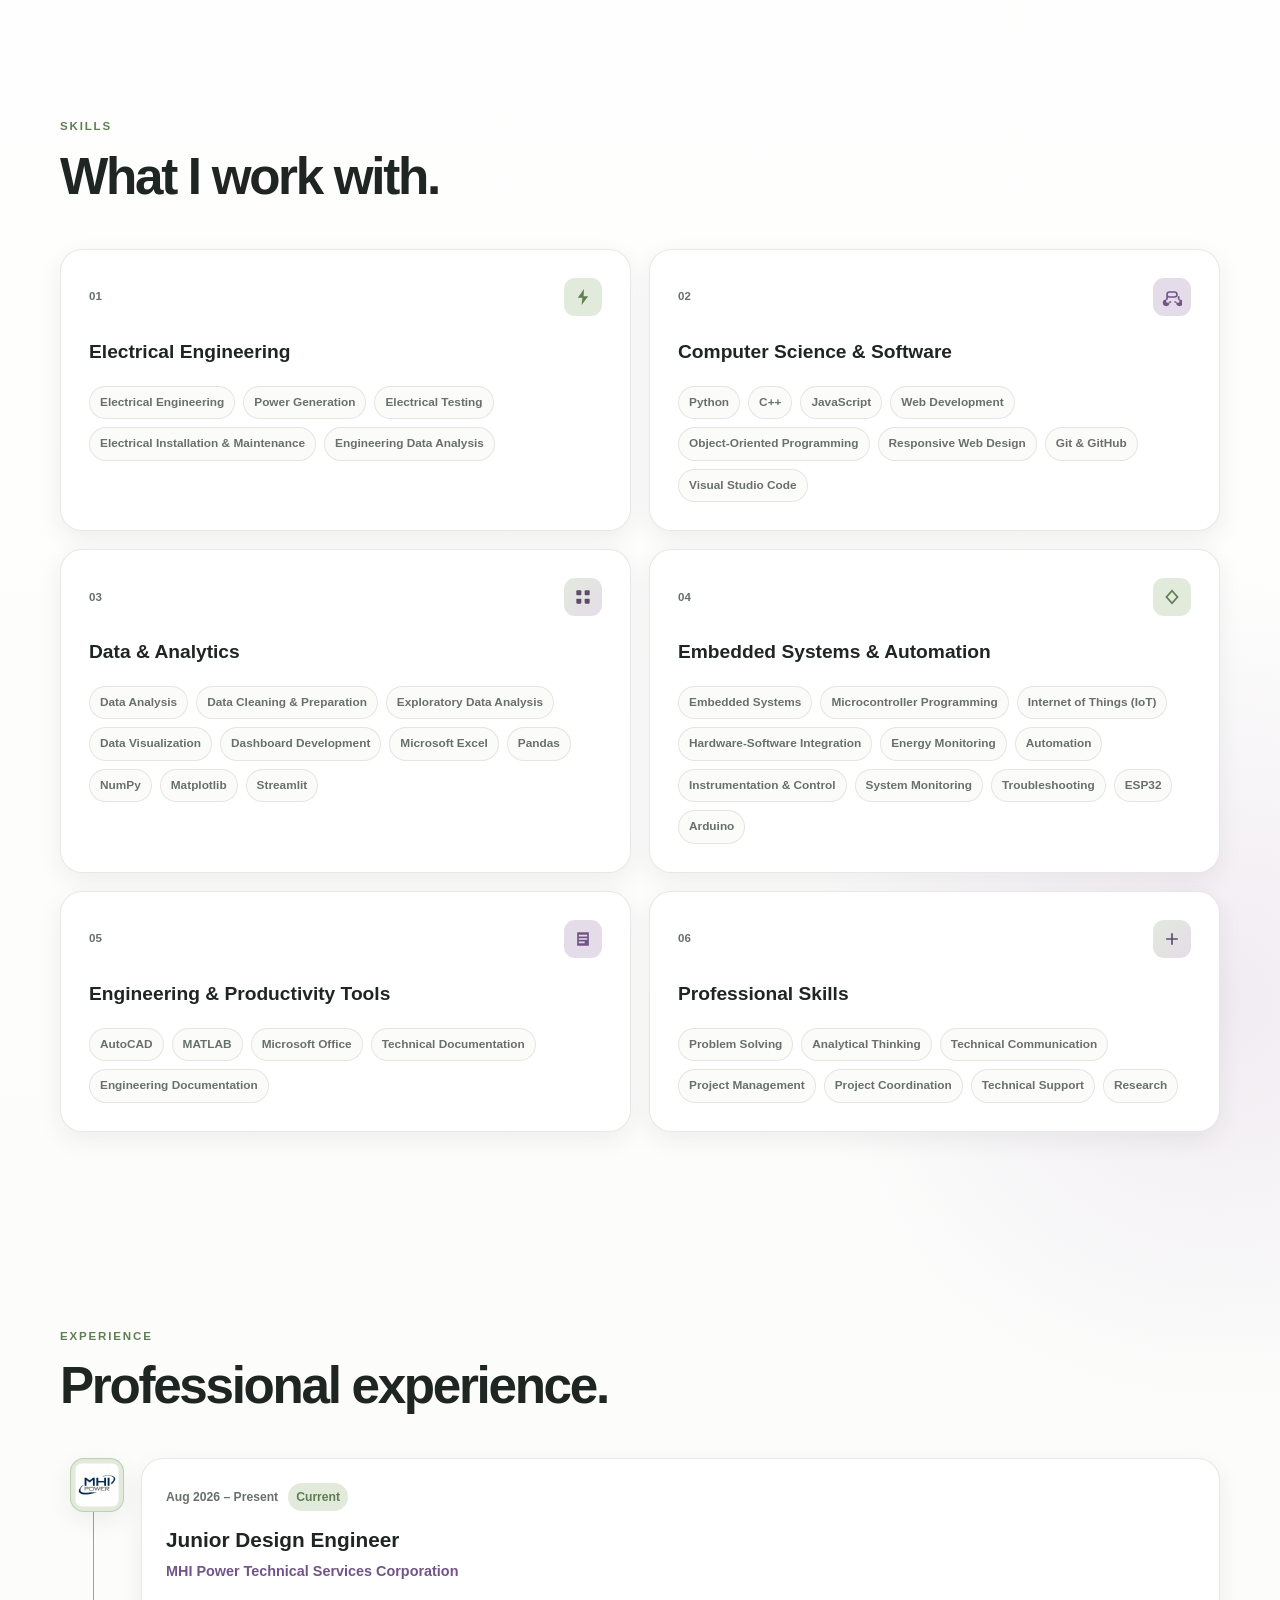
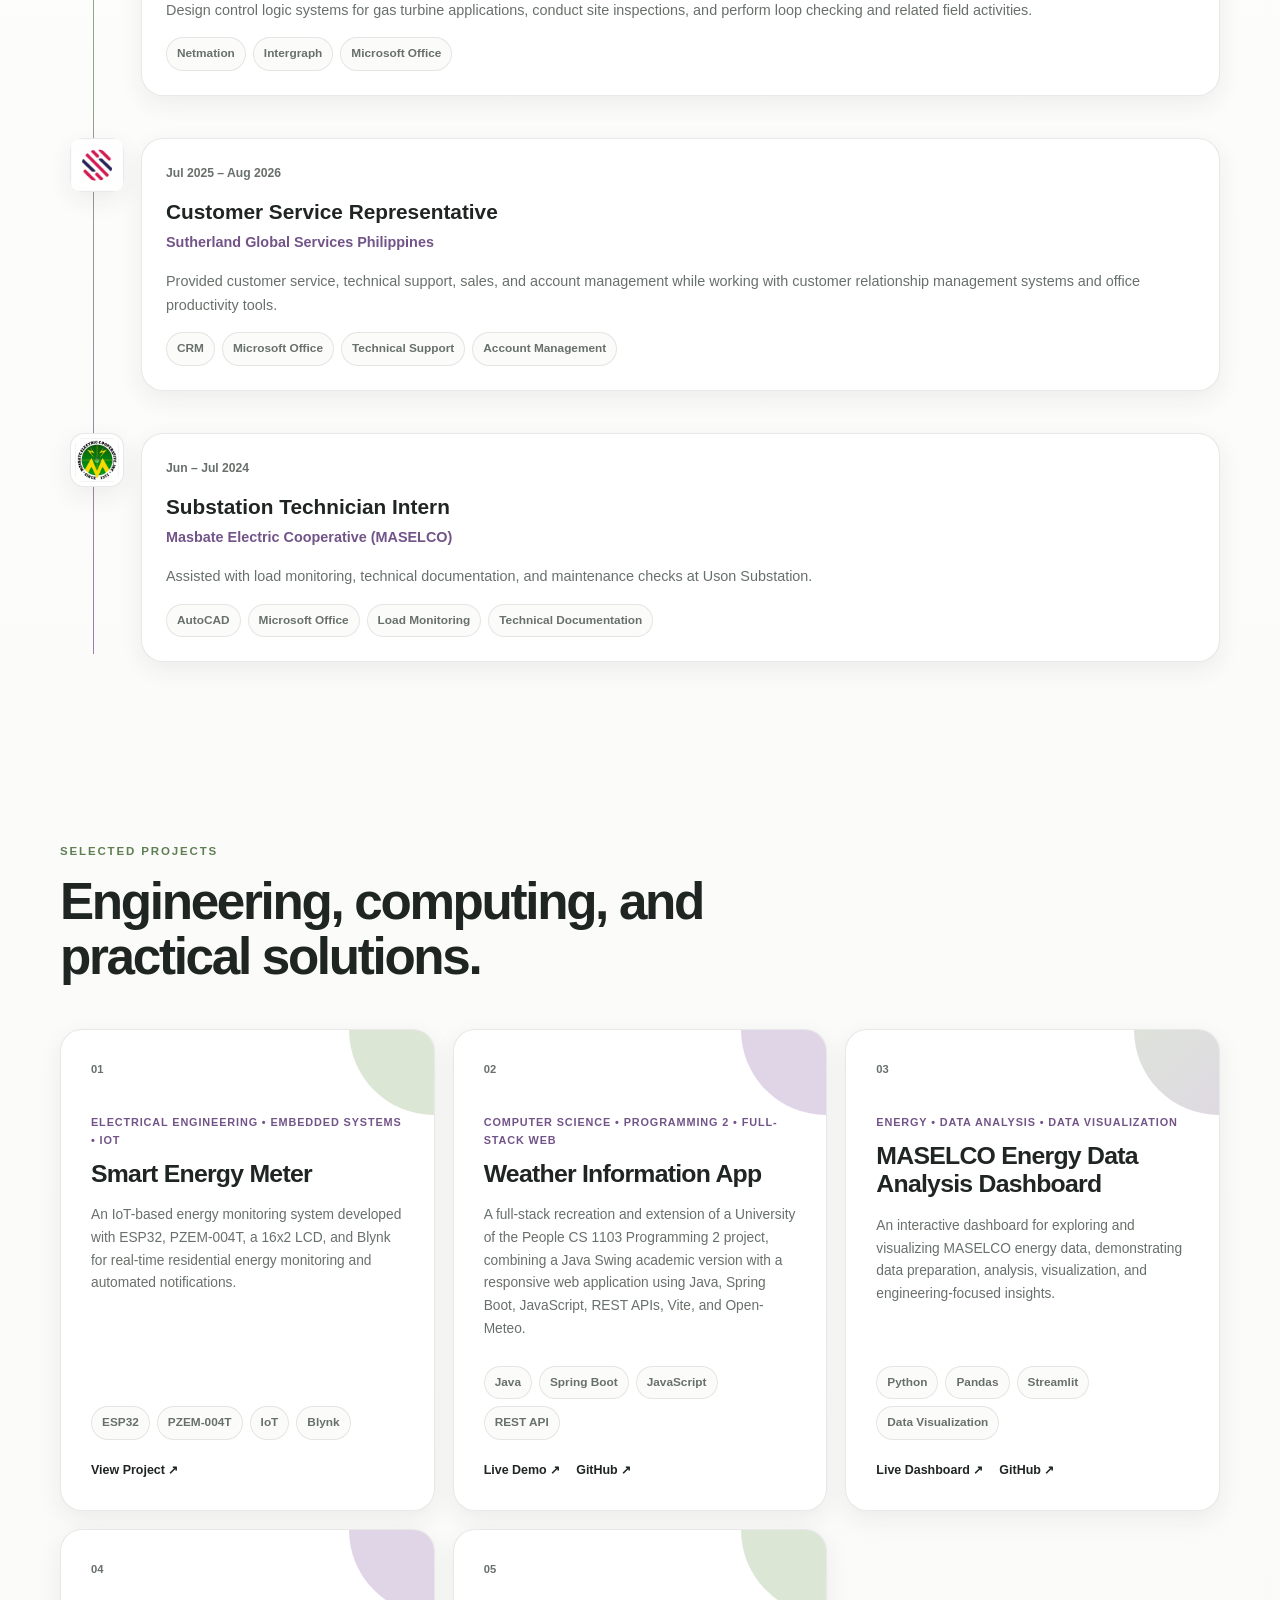
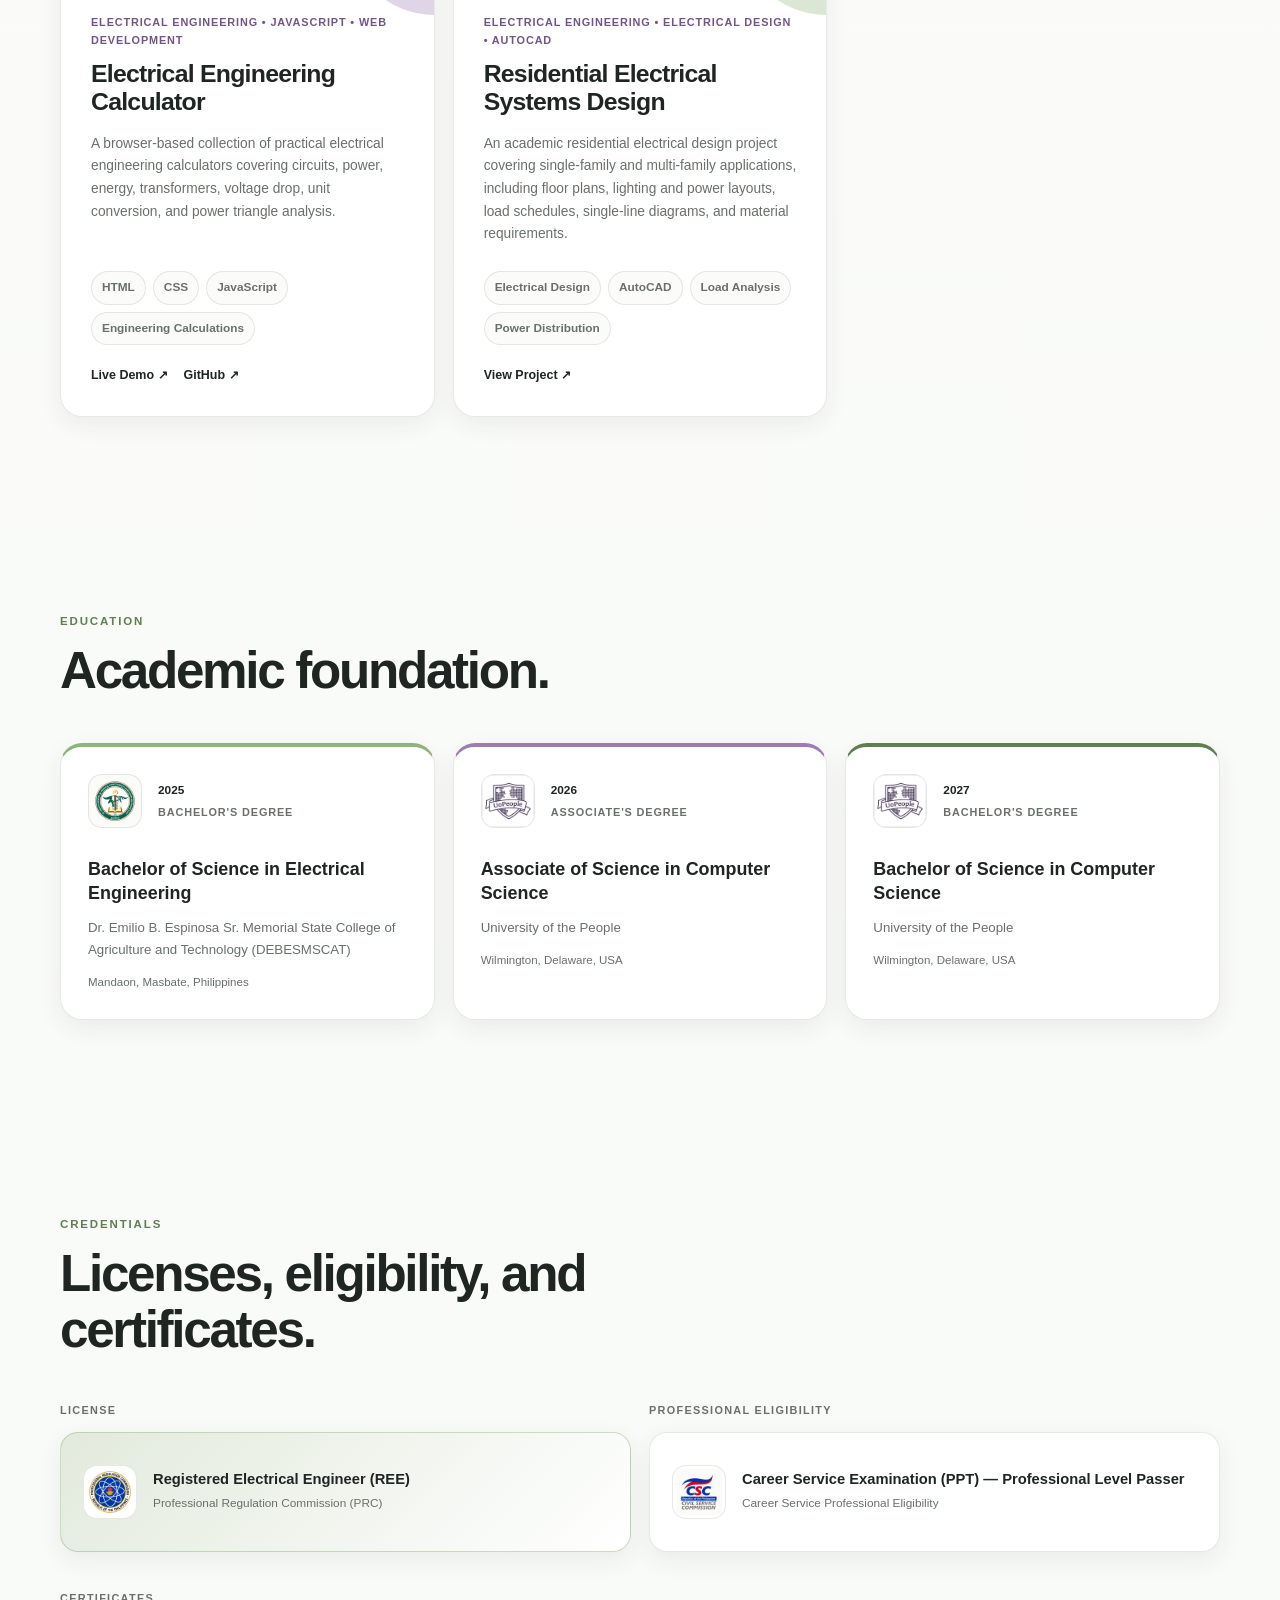
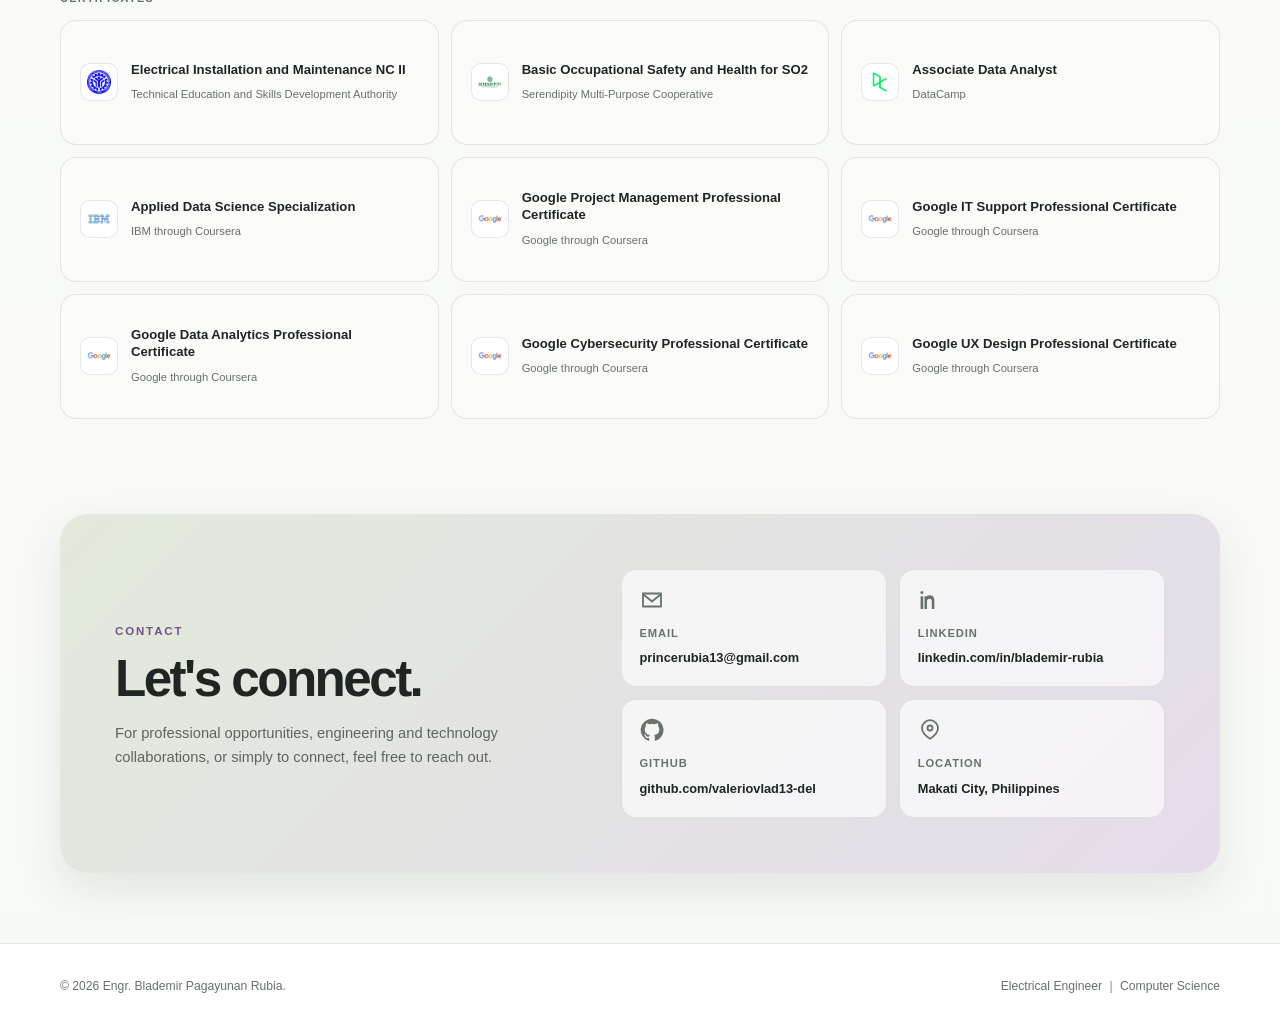
==== commit eda1a04b: "Add Weather Information App project" ====
--- a/index.html
+++ b/index.html
@@ -450,8 +450,84 @@
                     </div>
                 </article>
 
+                <article class="project-card project-purple">
+                    <div class="project-number">02</div>
+                    <div class="project-category">Computer Science • Programming 2 • Full-Stack Web</div>
+                    <h3>Weather Information App</h3>
+                    <p>
+                        A full-stack recreation and extension of a University of the People
+                        CS 1103 Programming 2 project, combining a Java Swing academic
+                        version with a responsive web application using Java, Spring Boot,
+                        JavaScript, REST APIs, Vite, and Open-Meteo.
+                    </p>
+                    <div class="tag-row">
+                        <span>Java</span>
+                        <span>Spring Boot</span>
+                        <span>JavaScript</span>
+                        <span>REST API</span>
+                    </div>
+                    <div class="project-links">
+                        <a href="https://weather-info-rho-nine.vercel.app/" target="_blank" rel="noopener noreferrer">
+                            Live Demo ↗
+                        </a>
+                        <a href="https://github.com/valeriovlad13-del/weather-information-app" target="_blank" rel="noopener noreferrer">
+                            GitHub ↗
+                        </a>
+                    </div>
+                </article>
+
+                <article class="project-card project-mix">
+                    <div class="project-number">03</div>
+                    <div class="project-category">Energy • Data Analysis • Data Visualization</div>
+                    <h3>MASELCO Energy Data Analysis Dashboard</h3>
+                    <p>
+                        An interactive dashboard for exploring and visualizing MASELCO
+                        energy data, demonstrating data preparation, analysis,
+                        visualization, and engineering-focused insights.
+                    </p>
+                    <div class="tag-row">
+                        <span>Python</span>
+                        <span>Pandas</span>
+                        <span>Streamlit</span>
+                        <span>Data Visualization</span>
+                    </div>
+                    <div class="project-links">
+                        <a href="https://maselco-energy-dashboard.streamlit.app/" target="_blank" rel="noopener noreferrer">
+                            Live Dashboard ↗
+                        </a>
+                        <a href="https://github.com/valeriovlad13-del/maselco-energy-dashboard" target="_blank" rel="noopener noreferrer">
+                            GitHub ↗
+                        </a>
+                    </div>
+                </article>
+
+                <article class="project-card project-purple">
+                    <div class="project-number">04</div>
+                    <div class="project-category">Electrical Engineering • JavaScript • Web Development</div>
+                    <h3>Electrical Engineering Calculator</h3>
+                    <p>
+                        A browser-based collection of practical electrical engineering
+                        calculators covering circuits, power, energy, transformers,
+                        voltage drop, unit conversion, and power triangle analysis.
+                    </p>
+                    <div class="tag-row">
+                        <span>HTML</span>
+                        <span>CSS</span>
+                        <span>JavaScript</span>
+                        <span>Engineering Calculations</span>
+                    </div>
+                    <div class="project-links">
+                        <a href="https://electrical-engineering-calculator-rho.vercel.app/" target="_blank" rel="noopener noreferrer">
+                            Live Demo ↗
+                        </a>
+                        <a href="https://github.com/valeriovlad13-del/electrical-engineering-calculator" target="_blank" rel="noopener noreferrer">
+                            GitHub ↗
+                        </a>
+                    </div>
+                </article>
+
                 <article class="project-card project-green">
-                    <div class="project-number">02</div>
+                    <div class="project-number">05</div>
                     <div class="project-category">Electrical Engineering • Electrical Design • AutoCAD</div>
                     <h3>Residential Electrical Systems Design</h3>
                     <p>
@@ -469,56 +545,6 @@
                     <div class="project-links">
                         <a href="projects/residential-electrical-design.html">
                             View Project ↗
-                        </a>
-                    </div>
-                </article>
-
-                <article class="project-card project-purple">
-                    <div class="project-number">03</div>
-                    <div class="project-category">Electrical Engineering • JavaScript • Web Development</div>
-                    <h3>Electrical Engineering Calculator</h3>
-                    <p>
-                        A browser-based collection of practical electrical engineering
-                        calculators covering circuits, power, energy, transformers,
-                        voltage drop, unit conversion, and power triangle analysis.
-                    </p>
-                    <div class="tag-row">
-                        <span>HTML</span>
-                        <span>CSS</span>
-                        <span>JavaScript</span>
-                        <span>Engineering Calculations</span>
-                    </div>
-                    <div class="project-links">
-                        <a href="https://electrical-engineering-calculator-rho.vercel.app/" target="_blank" rel="noopener noreferrer">
-                            Live Demo ↗
-                        </a>
-                        <a href="https://github.com/valeriovlad13-del/electrical-engineering-calculator" target="_blank" rel="noopener noreferrer">
-                            GitHub ↗
-                        </a>
-                    </div>
-                </article>
-
-                <article class="project-card project-mix">
-                    <div class="project-number">04</div>
-                    <div class="project-category">Energy • Data Analysis • Data Visualization</div>
-                    <h3>MASELCO Energy Data Analysis Dashboard</h3>
-                    <p>
-                        An interactive dashboard for exploring and visualizing MASELCO
-                        energy data, demonstrating data preparation, analysis,
-                        visualization, and engineering-focused insights.
-                    </p>
-                    <div class="tag-row">
-                        <span>Python</span>
-                        <span>Pandas</span>
-                        <span>Streamlit</span>
-                        <span>Data Visualization</span>
-                    </div>
-                    <div class="project-links">
-                        <a href="https://maselco-energy-dashboard.streamlit.app/" target="_blank" rel="noopener noreferrer">
-                            Live Dashboard ↗
-                        </a>
-                        <a href="https://github.com/valeriovlad13-del/maselco-energy-dashboard" target="_blank" rel="noopener noreferrer">
-                            GitHub ↗
                         </a>
                     </div>
                 </article>
--- a/style.css
+++ b/style.css
@@ -1632,3 +1632,25 @@
         radial-gradient(circle at 95% 35%, rgba(157, 124, 178, 0.14), transparent 26rem),
         #0e130f;
 }
+
+
+/* Small-screen text and layout safeguards */
+@media (max-width: 520px) {
+    .section-heading h2,
+    .project-card h3,
+    .education-card h3,
+    .credential-card h3,
+    .certificate-card strong {
+        overflow-wrap: anywhere;
+    }
+
+    .credential-card,
+    .certificate-card {
+        min-width: 0;
+    }
+
+    .certificate-info,
+    .credential-card > div {
+        min-width: 0;
+    }
+}
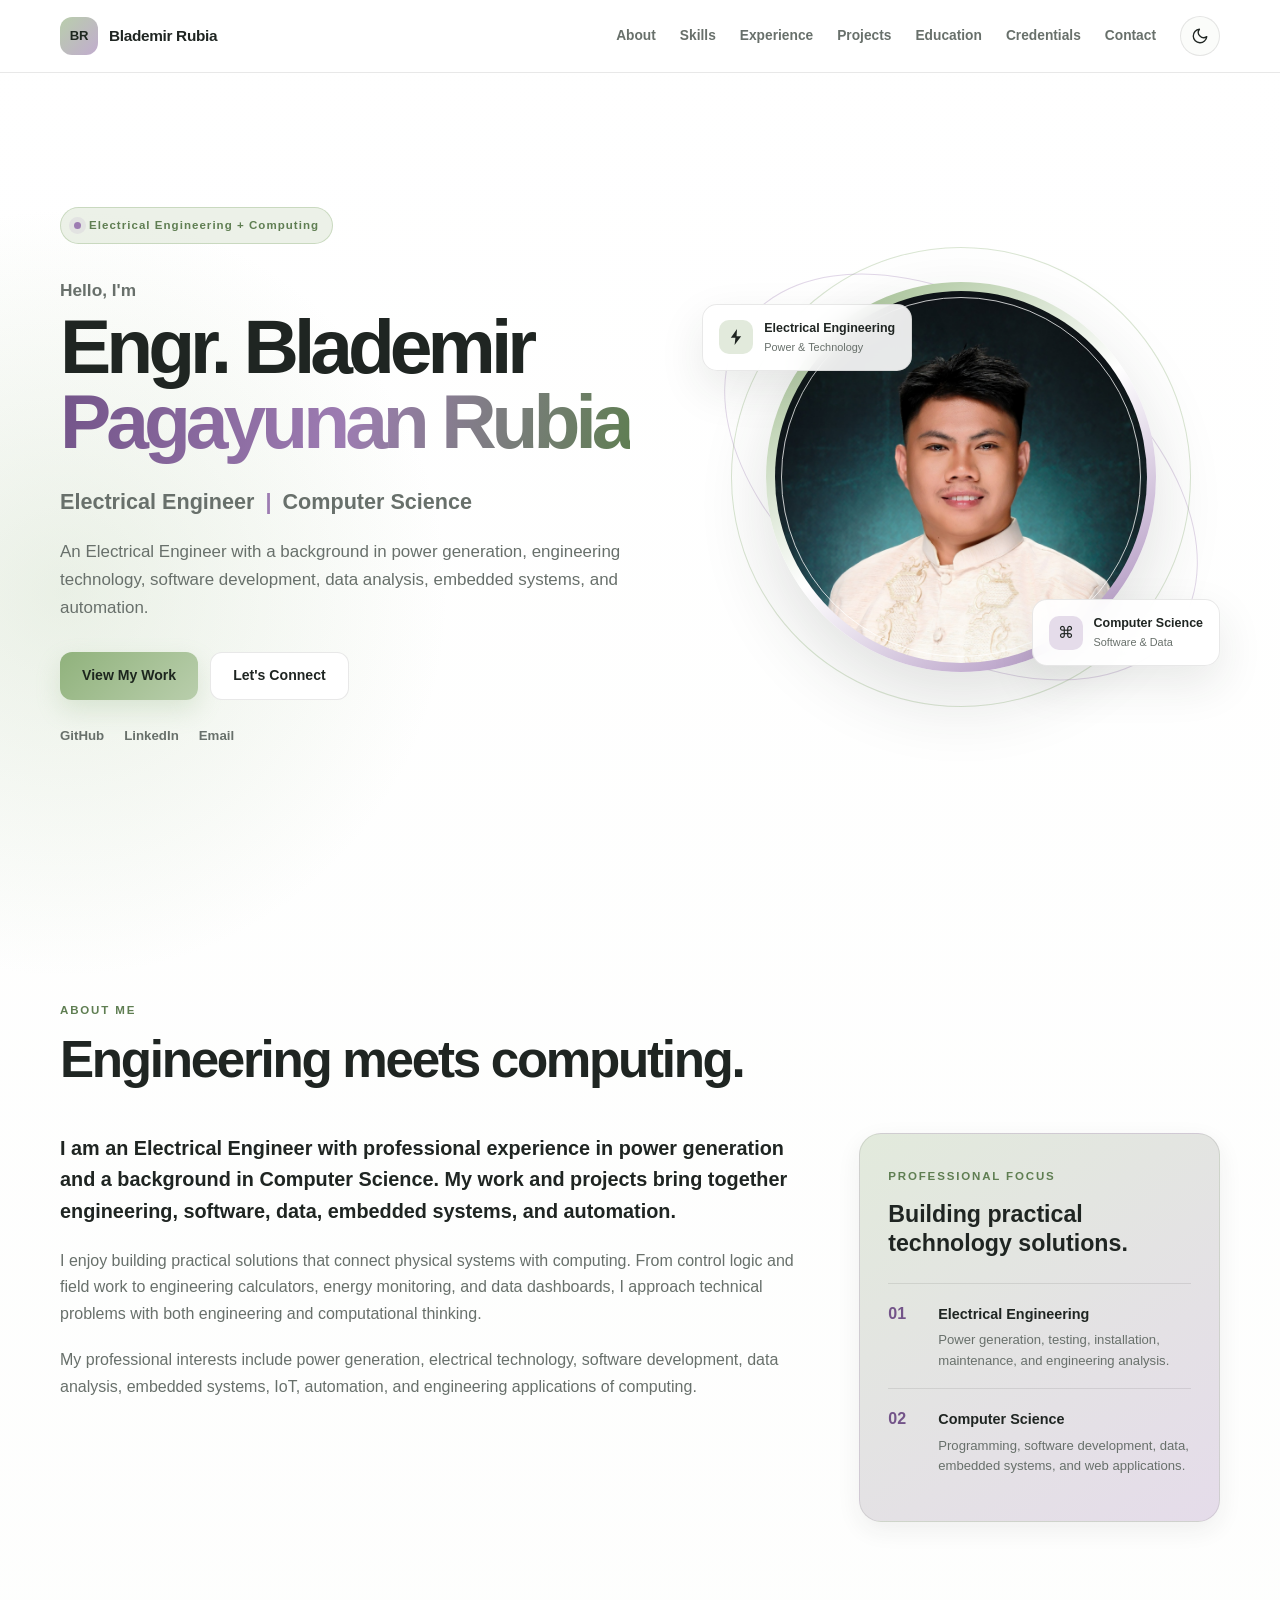
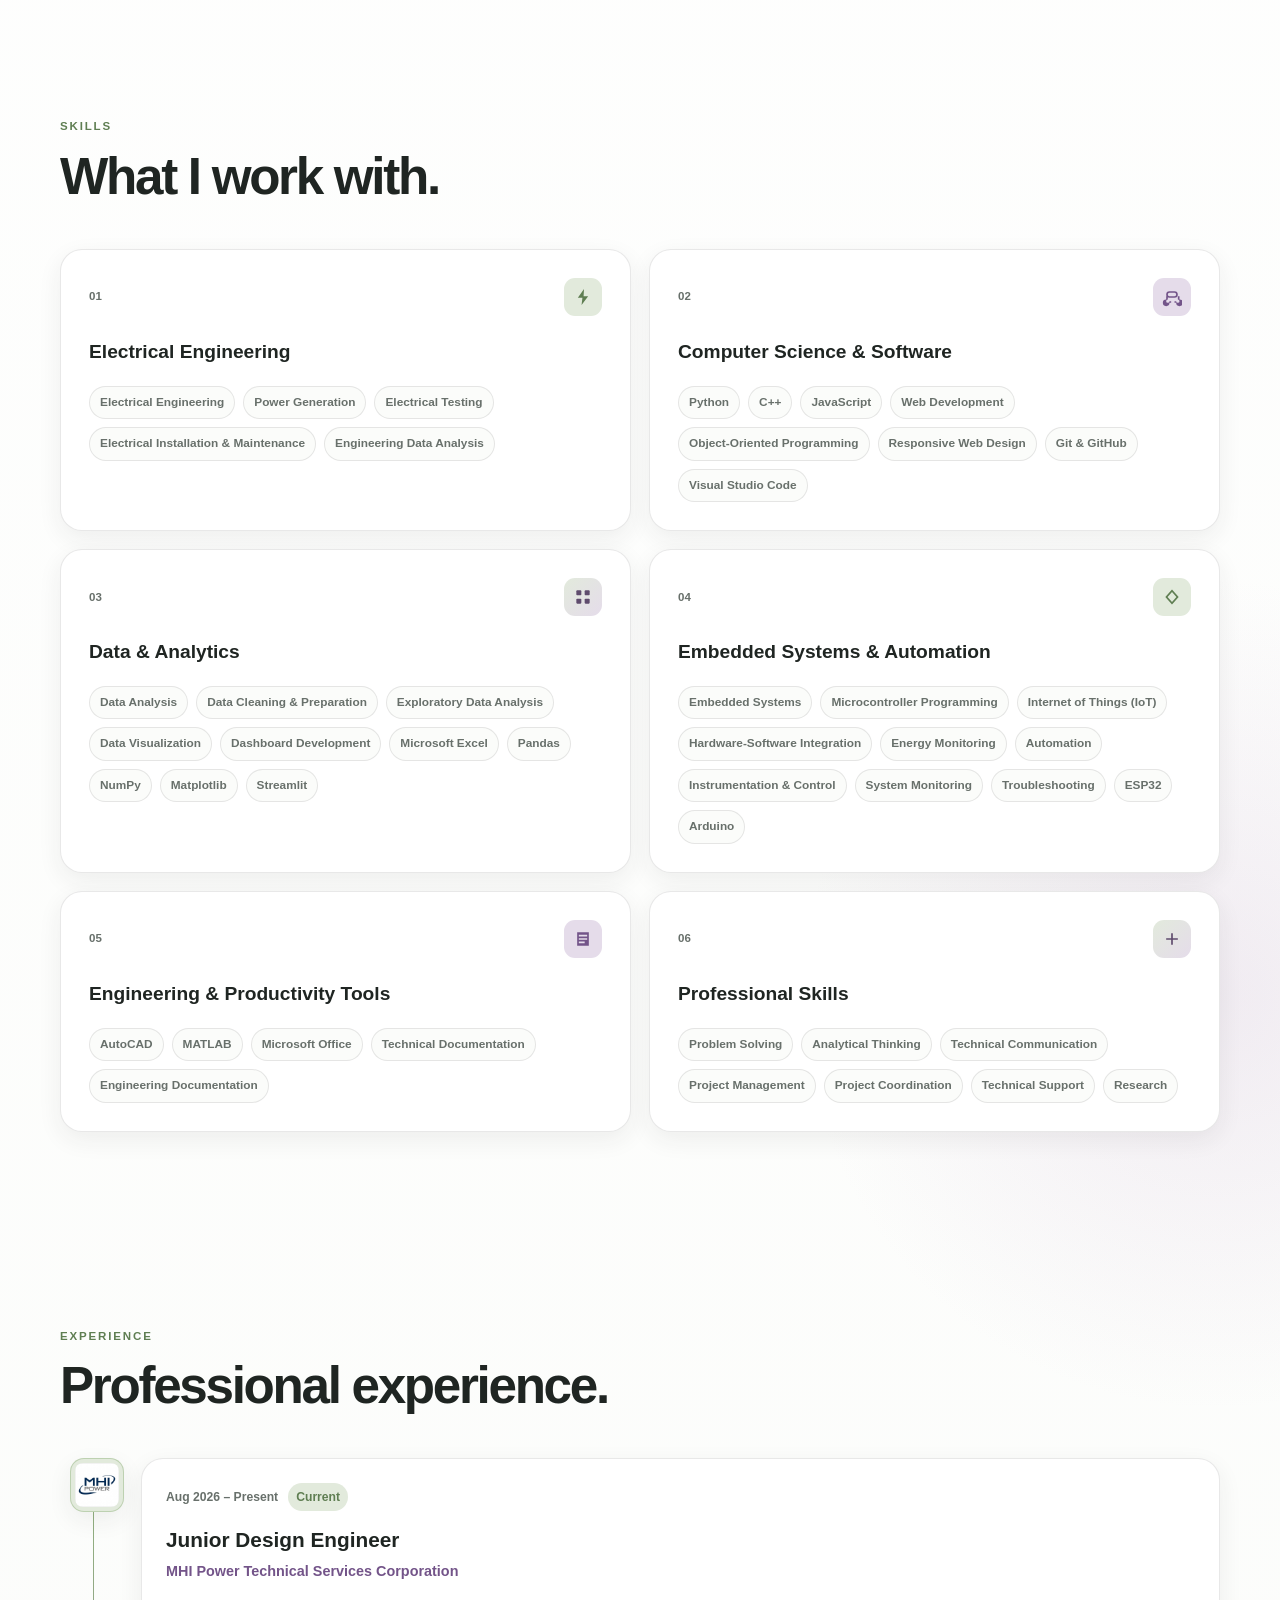
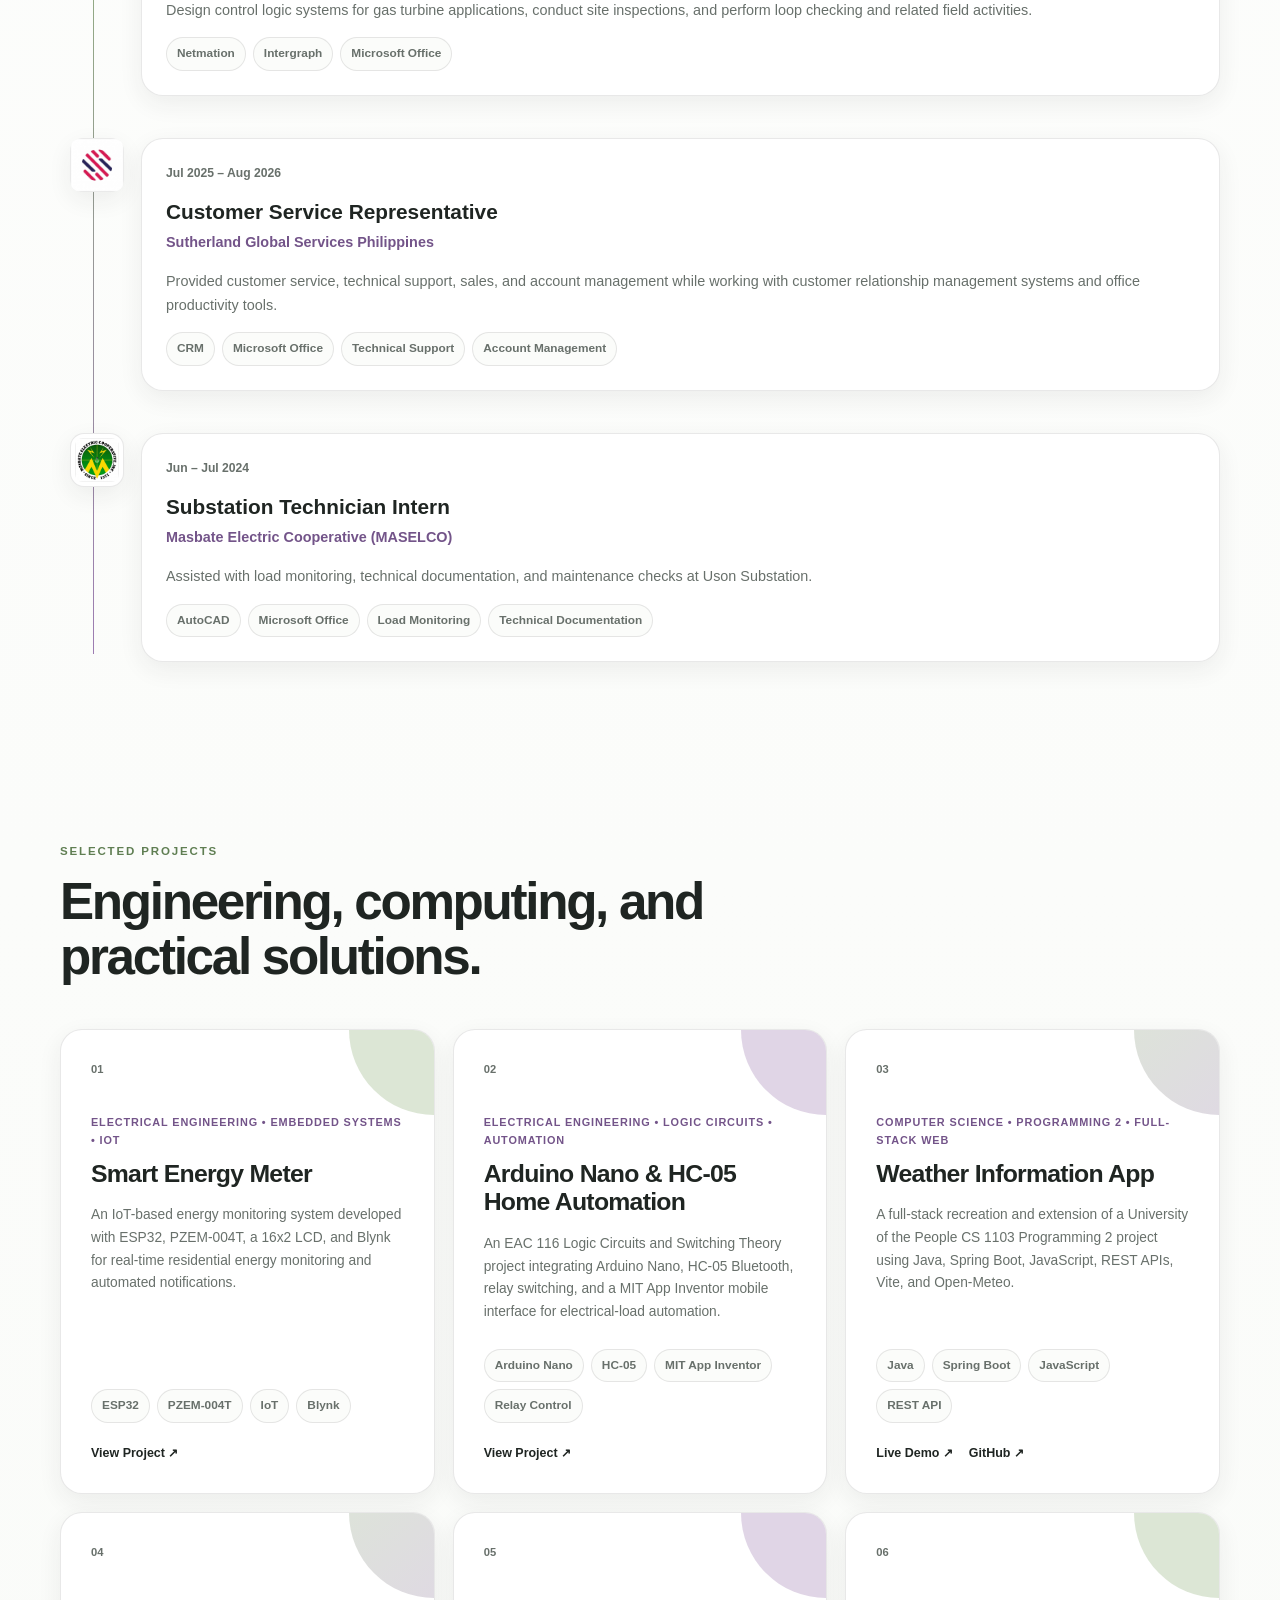
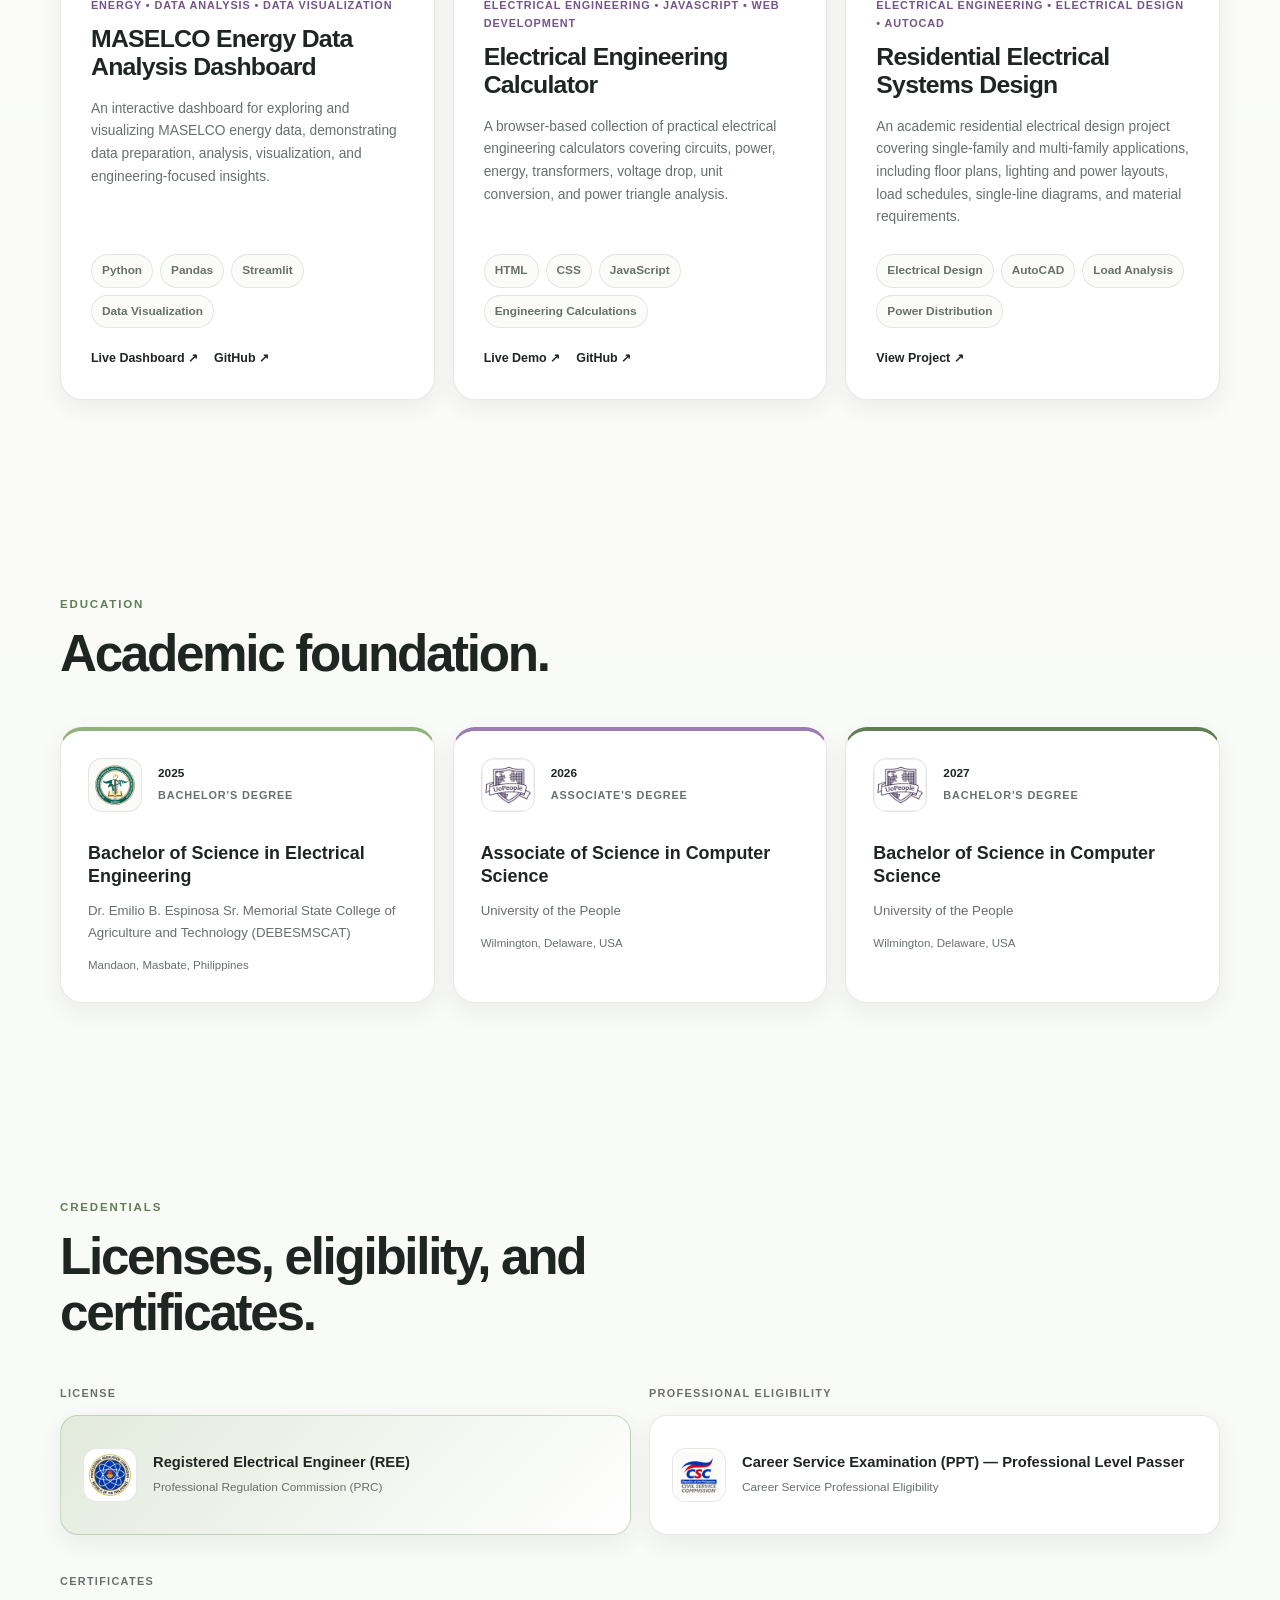
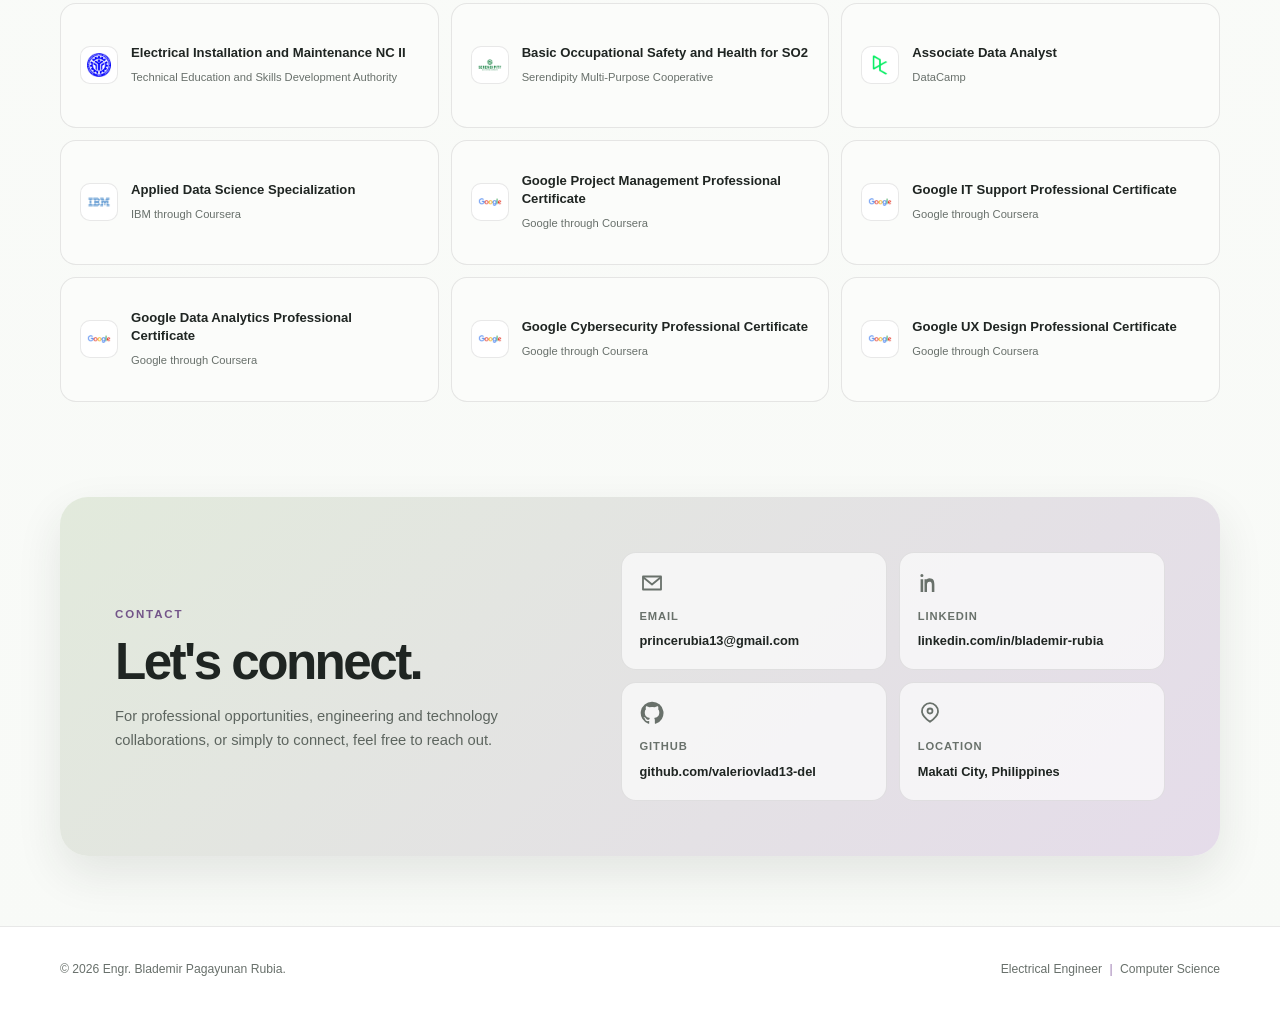
==== commit dfd5eeee: "Add logic circuits automation project card" ====
--- a/index.html
+++ b/index.html
@@ -432,121 +432,63 @@
                     <div class="project-number">01</div>
                     <div class="project-category">Electrical Engineering • Embedded Systems • IoT</div>
                     <h3>Smart Energy Meter</h3>
-                    <p>
-                        An IoT-based energy monitoring system developed with ESP32,
-                        PZEM-004T, a 16x2 LCD, and Blynk for real-time residential
-                        energy monitoring and automated notifications.
-                    </p>
-                    <div class="tag-row">
-                        <span>ESP32</span>
-                        <span>PZEM-004T</span>
-                        <span>IoT</span>
-                        <span>Blynk</span>
-                    </div>
-                    <div class="project-links">
-                        <a href="projects/smart-energy-meter.html">
-                            View Project ↗
-                        </a>
-                    </div>
+                    <p>An IoT-based energy monitoring system developed with ESP32, PZEM-004T, a 16x2 LCD, and Blynk for real-time residential energy monitoring and automated notifications.</p>
+                    <div class="tag-row"><span>ESP32</span><span>PZEM-004T</span><span>IoT</span><span>Blynk</span></div>
+                    <div class="project-links"><a href="projects/smart-energy-meter.html">View Project ↗</a></div>
                 </article>
 
                 <article class="project-card project-purple">
                     <div class="project-number">02</div>
+                    <div class="project-category">Electrical Engineering • Logic Circuits • Automation</div>
+                    <h3>Arduino Nano &amp; HC-05 Home Automation</h3>
+                    <p>An EAC 116 Logic Circuits and Switching Theory project integrating Arduino Nano, HC-05 Bluetooth, relay switching, and a MIT App Inventor mobile interface for electrical-load automation.</p>
+                    <div class="tag-row"><span>Arduino Nano</span><span>HC-05</span><span>MIT App Inventor</span><span>Relay Control</span></div>
+                    <div class="project-links"><a href="projects/logic-circuits-automation.html">View Project ↗</a></div>
+                </article>
+
+                <article class="project-card project-mix">
+                    <div class="project-number">03</div>
                     <div class="project-category">Computer Science • Programming 2 • Full-Stack Web</div>
                     <h3>Weather Information App</h3>
-                    <p>
-                        A full-stack recreation and extension of a University of the People
-                        CS 1103 Programming 2 project, combining a Java Swing academic
-                        version with a responsive web application using Java, Spring Boot,
-                        JavaScript, REST APIs, Vite, and Open-Meteo.
-                    </p>
-                    <div class="tag-row">
-                        <span>Java</span>
-                        <span>Spring Boot</span>
-                        <span>JavaScript</span>
-                        <span>REST API</span>
-                    </div>
+                    <p>A full-stack recreation and extension of a University of the People CS 1103 Programming 2 project using Java, Spring Boot, JavaScript, REST APIs, Vite, and Open-Meteo.</p>
+                    <div class="tag-row"><span>Java</span><span>Spring Boot</span><span>JavaScript</span><span>REST API</span></div>
                     <div class="project-links">
-                        <a href="https://weather-info-rho-nine.vercel.app/" target="_blank" rel="noopener noreferrer">
-                            Live Demo ↗
-                        </a>
-                        <a href="https://github.com/valeriovlad13-del/weather-information-app" target="_blank" rel="noopener noreferrer">
-                            GitHub ↗
-                        </a>
+                        <a href="https://weather-info-rho-nine.vercel.app/" target="_blank" rel="noopener noreferrer">Live Demo ↗</a>
+                        <a href="https://github.com/valeriovlad13-del/weather-information-app" target="_blank" rel="noopener noreferrer">GitHub ↗</a>
                     </div>
                 </article>
 
                 <article class="project-card project-mix">
-                    <div class="project-number">03</div>
+                    <div class="project-number">04</div>
                     <div class="project-category">Energy • Data Analysis • Data Visualization</div>
                     <h3>MASELCO Energy Data Analysis Dashboard</h3>
-                    <p>
-                        An interactive dashboard for exploring and visualizing MASELCO
-                        energy data, demonstrating data preparation, analysis,
-                        visualization, and engineering-focused insights.
-                    </p>
-                    <div class="tag-row">
-                        <span>Python</span>
-                        <span>Pandas</span>
-                        <span>Streamlit</span>
-                        <span>Data Visualization</span>
-                    </div>
+                    <p>An interactive dashboard for exploring and visualizing MASELCO energy data, demonstrating data preparation, analysis, visualization, and engineering-focused insights.</p>
+                    <div class="tag-row"><span>Python</span><span>Pandas</span><span>Streamlit</span><span>Data Visualization</span></div>
                     <div class="project-links">
-                        <a href="https://maselco-energy-dashboard.streamlit.app/" target="_blank" rel="noopener noreferrer">
-                            Live Dashboard ↗
-                        </a>
-                        <a href="https://github.com/valeriovlad13-del/maselco-energy-dashboard" target="_blank" rel="noopener noreferrer">
-                            GitHub ↗
-                        </a>
+                        <a href="https://maselco-energy-dashboard.streamlit.app/" target="_blank" rel="noopener noreferrer">Live Dashboard ↗</a>
+                        <a href="https://github.com/valeriovlad13-del/maselco-energy-dashboard" target="_blank" rel="noopener noreferrer">GitHub ↗</a>
                     </div>
                 </article>
 
                 <article class="project-card project-purple">
-                    <div class="project-number">04</div>
+                    <div class="project-number">05</div>
                     <div class="project-category">Electrical Engineering • JavaScript • Web Development</div>
                     <h3>Electrical Engineering Calculator</h3>
-                    <p>
-                        A browser-based collection of practical electrical engineering
-                        calculators covering circuits, power, energy, transformers,
-                        voltage drop, unit conversion, and power triangle analysis.
-                    </p>
-                    <div class="tag-row">
-                        <span>HTML</span>
-                        <span>CSS</span>
-                        <span>JavaScript</span>
-                        <span>Engineering Calculations</span>
-                    </div>
+                    <p>A browser-based collection of practical electrical engineering calculators covering circuits, power, energy, transformers, voltage drop, unit conversion, and power triangle analysis.</p>
+                    <div class="tag-row"><span>HTML</span><span>CSS</span><span>JavaScript</span><span>Engineering Calculations</span></div>
                     <div class="project-links">
-                        <a href="https://electrical-engineering-calculator-rho.vercel.app/" target="_blank" rel="noopener noreferrer">
-                            Live Demo ↗
-                        </a>
-                        <a href="https://github.com/valeriovlad13-del/electrical-engineering-calculator" target="_blank" rel="noopener noreferrer">
-                            GitHub ↗
-                        </a>
+                        <a href="https://electrical-engineering-calculator-rho.vercel.app/" target="_blank" rel="noopener noreferrer">Live Demo ↗</a>
+                        <a href="https://github.com/valeriovlad13-del/electrical-engineering-calculator" target="_blank" rel="noopener noreferrer">GitHub ↗</a>
                     </div>
                 </article>
 
                 <article class="project-card project-green">
-                    <div class="project-number">05</div>
+                    <div class="project-number">06</div>
                     <div class="project-category">Electrical Engineering • Electrical Design • AutoCAD</div>
                     <h3>Residential Electrical Systems Design</h3>
-                    <p>
-                        An academic residential electrical design project covering
-                        single-family and multi-family applications, including floor
-                        plans, lighting and power layouts, load schedules, single-line
-                        diagrams, and material requirements.
-                    </p>
-                    <div class="tag-row">
-                        <span>Electrical Design</span>
-                        <span>AutoCAD</span>
-                        <span>Load Analysis</span>
-                        <span>Power Distribution</span>
-                    </div>
-                    <div class="project-links">
-                        <a href="projects/residential-electrical-design.html">
-                            View Project ↗
-                        </a>
-                    </div>
+                    <p>An academic residential electrical design project covering single-family and multi-family applications, including floor plans, lighting and power layouts, load schedules, single-line diagrams, and material requirements.</p>
+                    <div class="tag-row"><span>Electrical Design</span><span>AutoCAD</span><span>Load Analysis</span><span>Power Distribution</span></div>
+                    <div class="project-links"><a href="projects/residential-electrical-design.html">View Project ↗</a></div>
                 </article>
 
             </div>
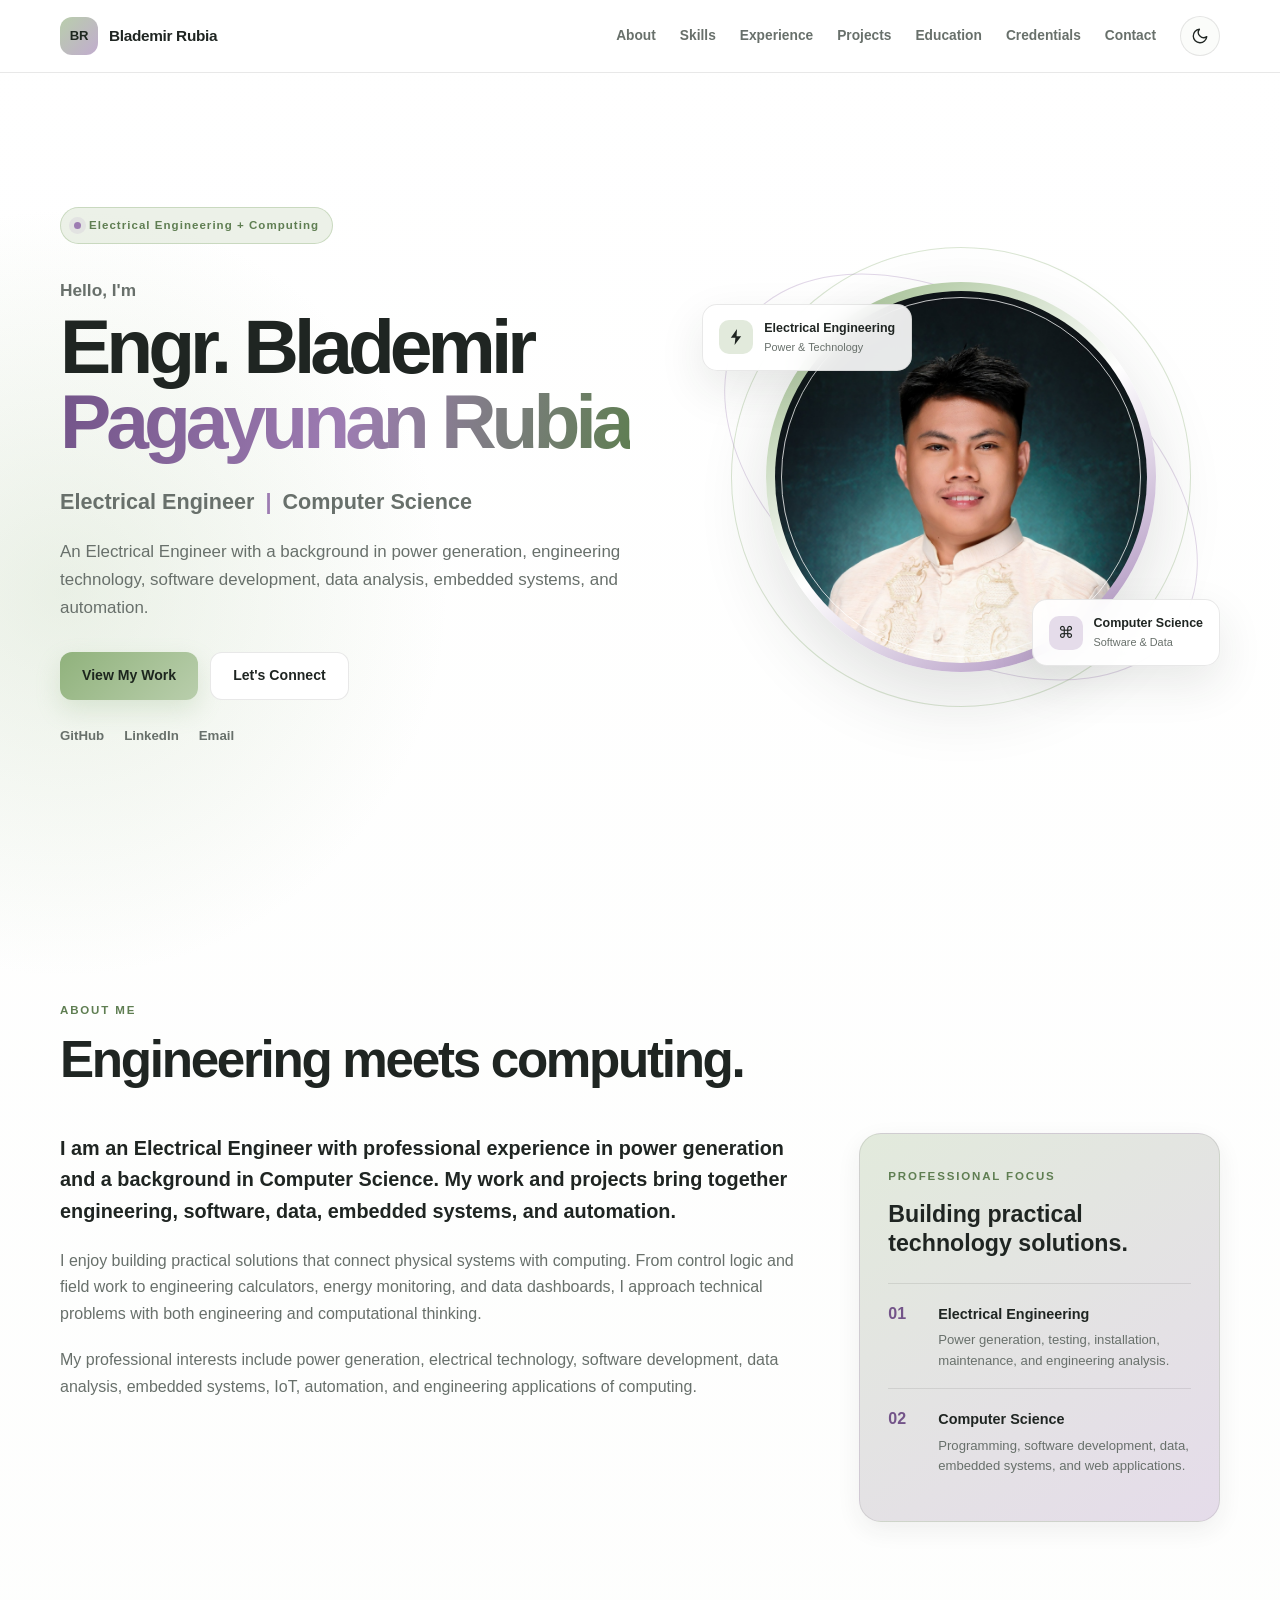
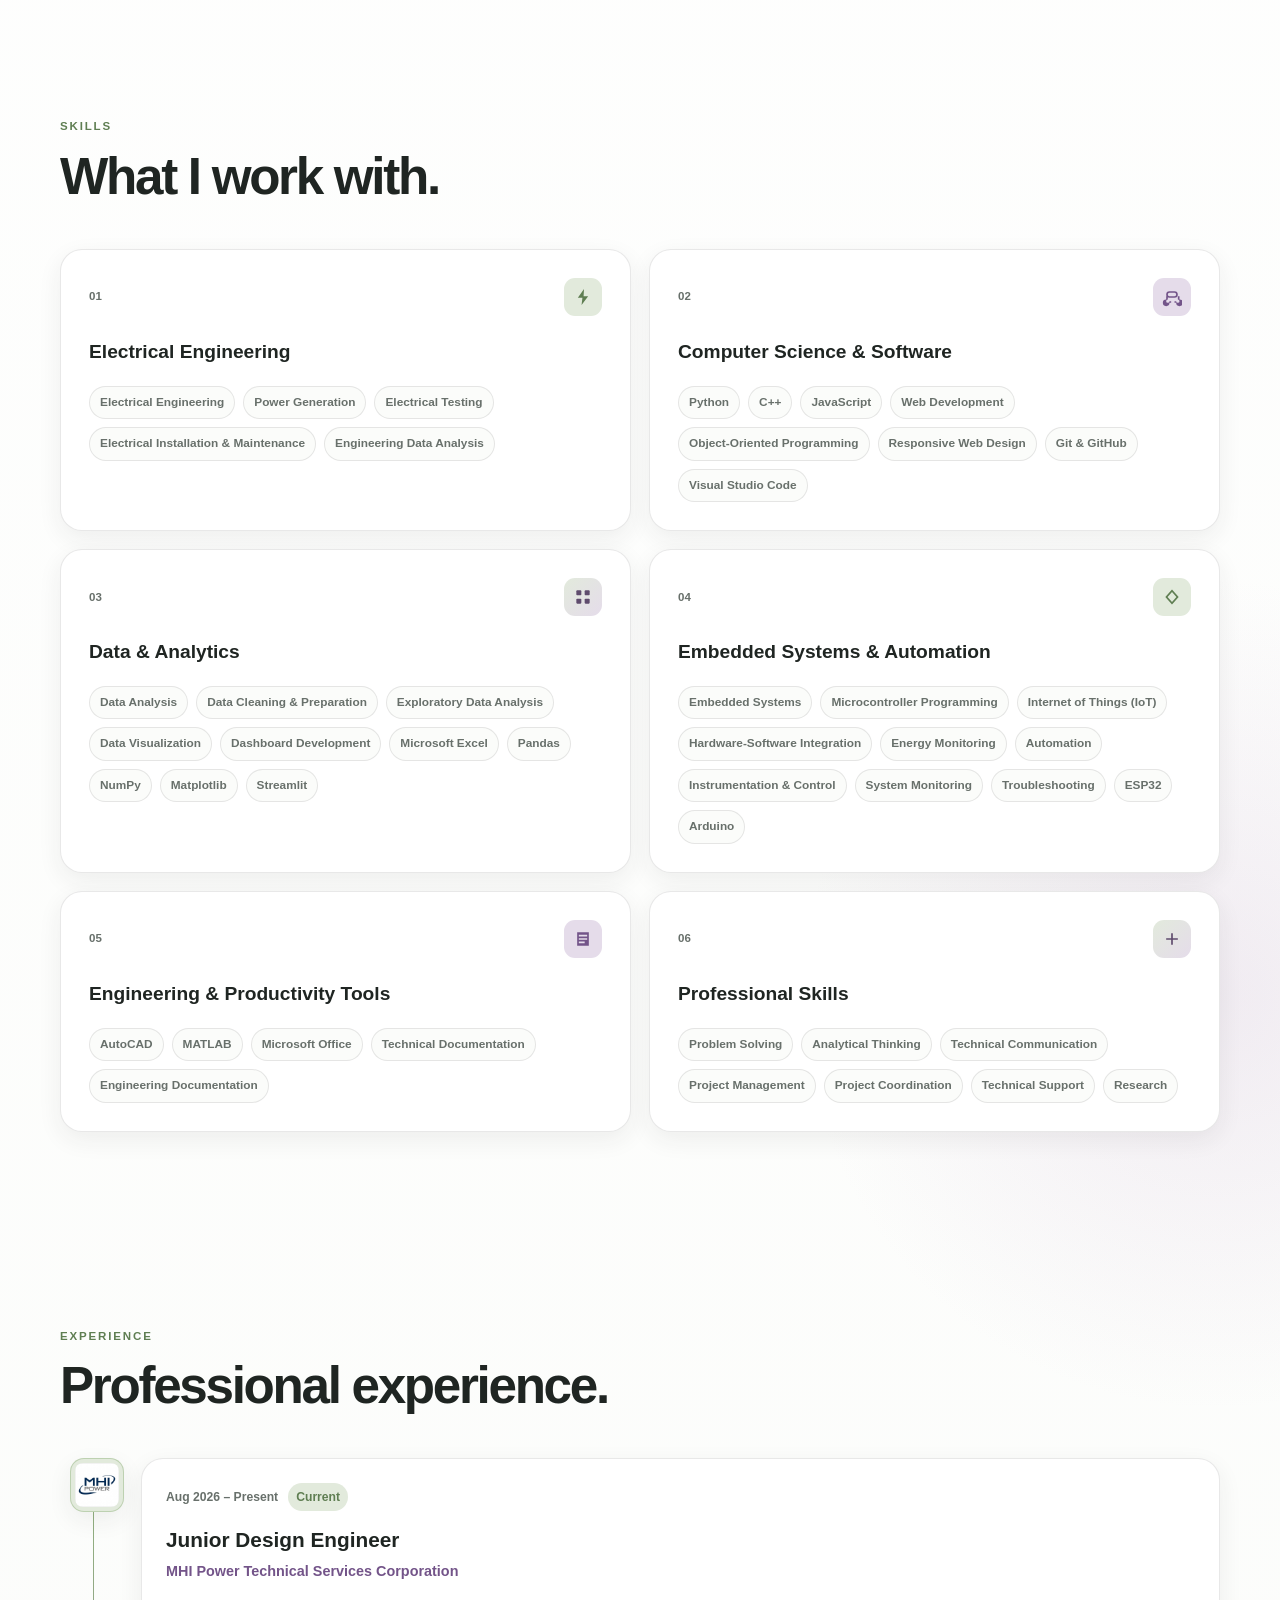
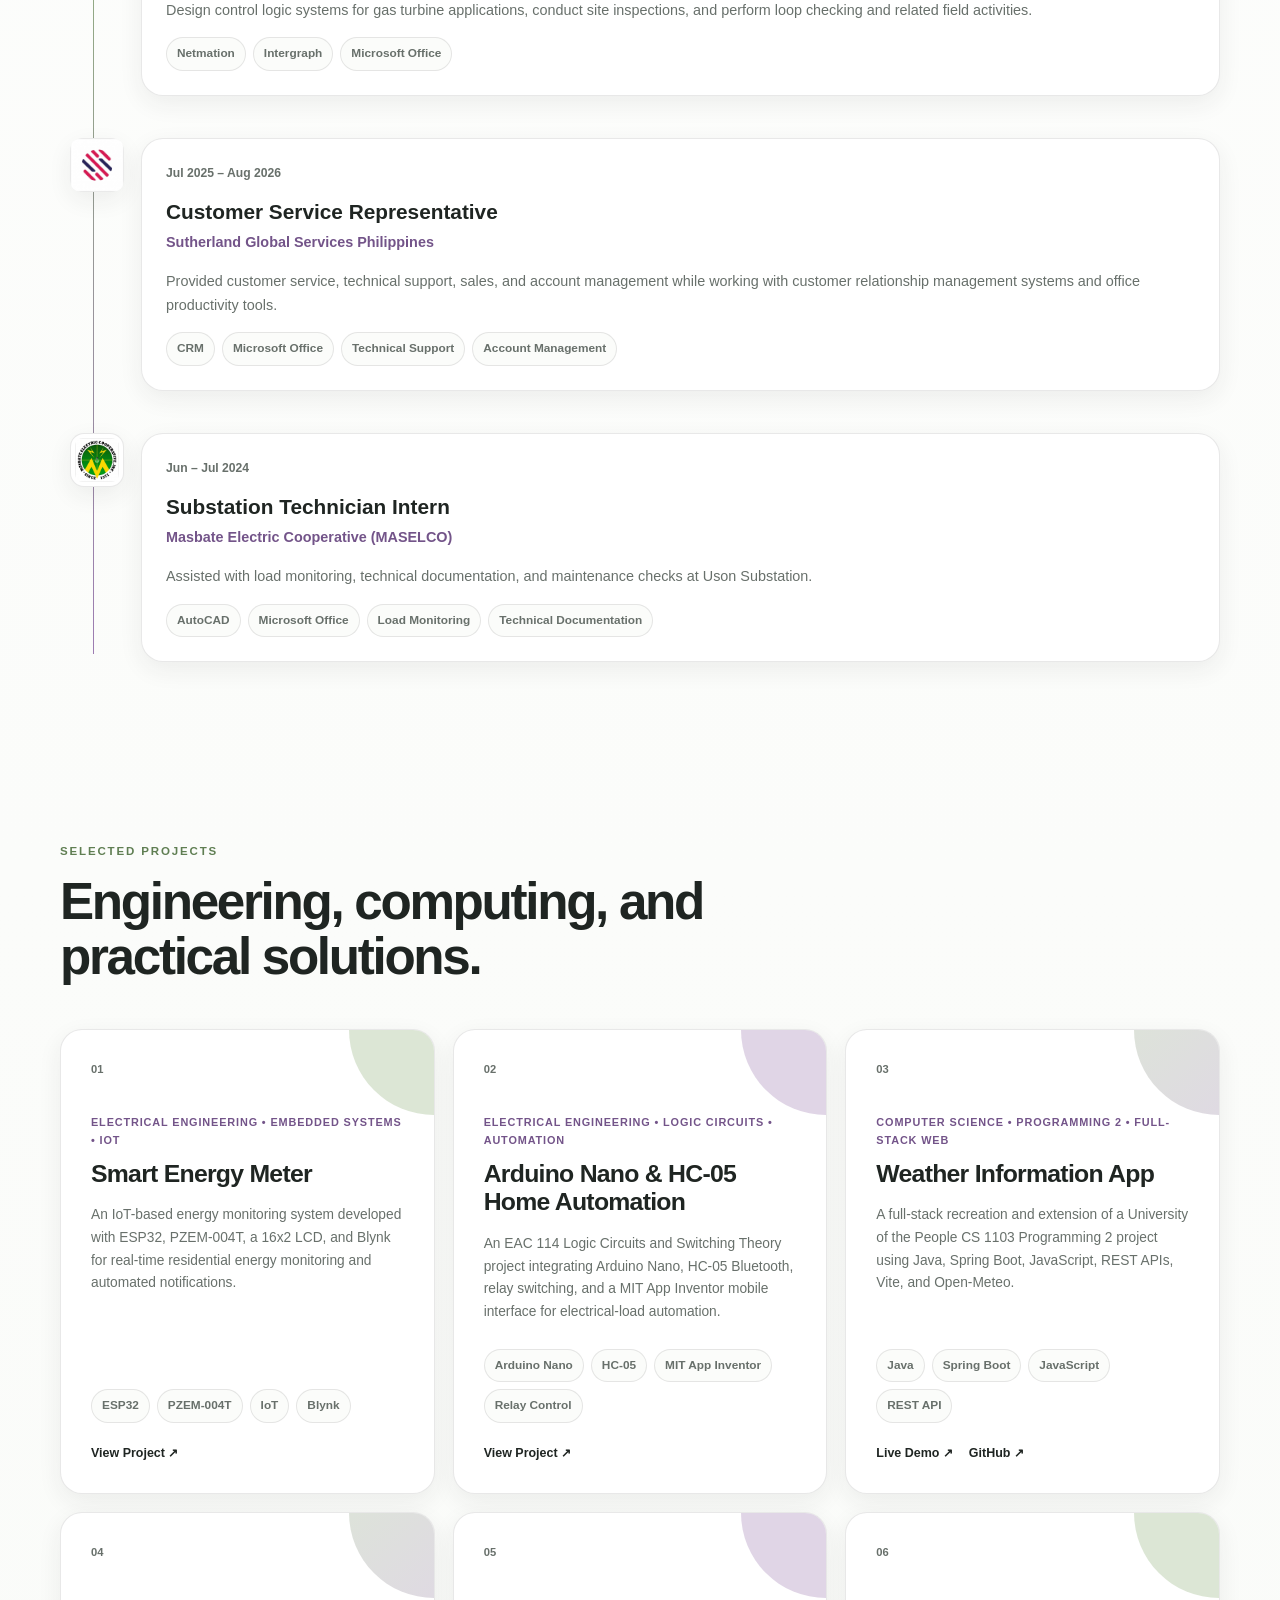
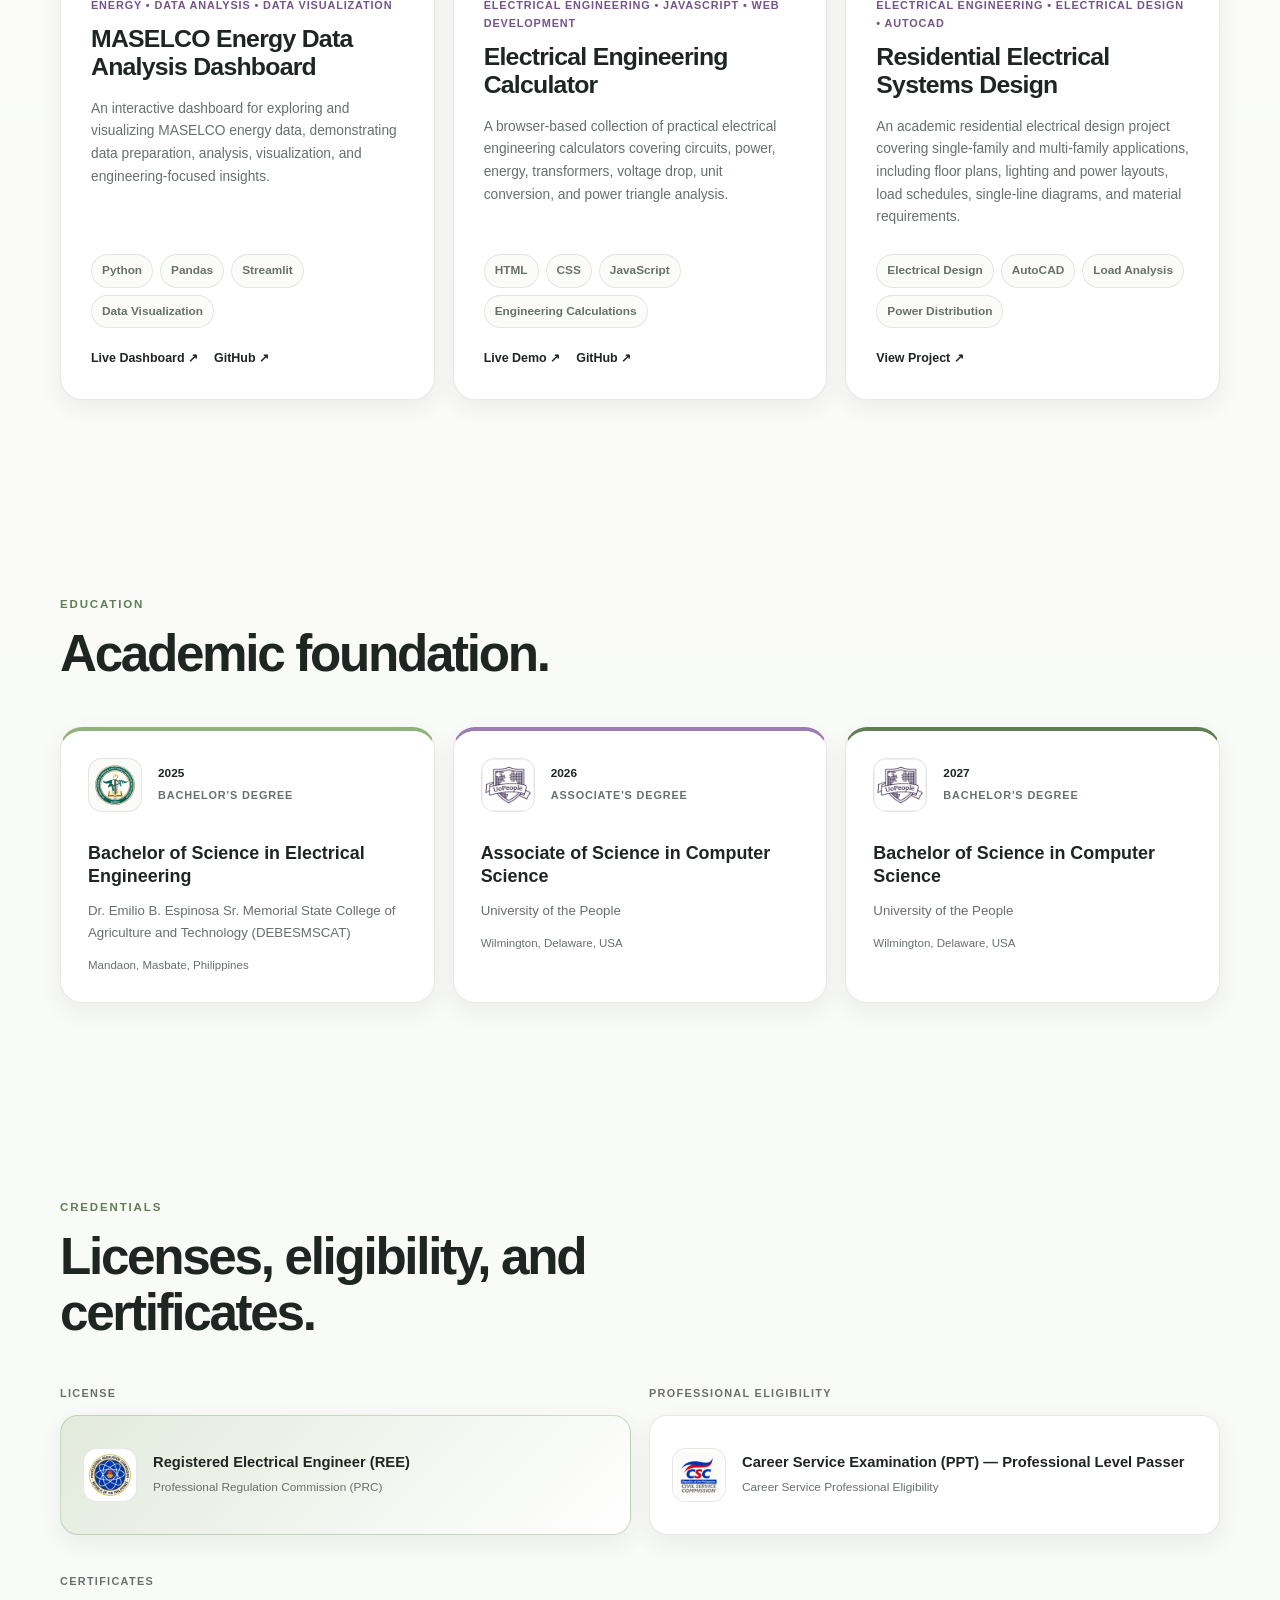
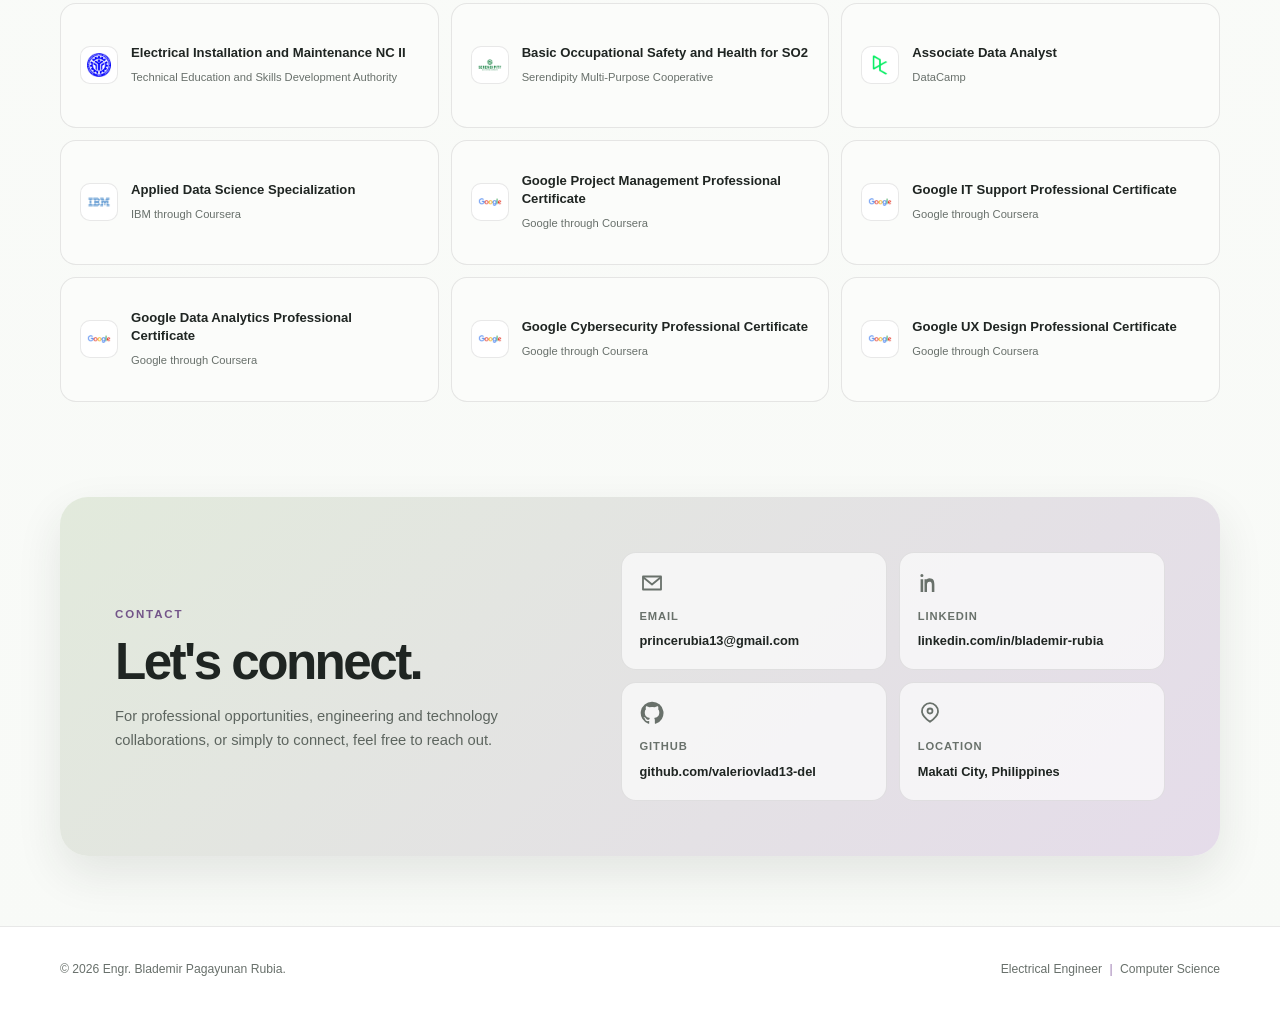
==== commit f2a80697: "Correct Logic Circuits course code to EAC 114" ====
--- a/index.html
+++ b/index.html
@@ -441,7 +441,7 @@
                     <div class="project-number">02</div>
                     <div class="project-category">Electrical Engineering • Logic Circuits • Automation</div>
                     <h3>Arduino Nano &amp; HC-05 Home Automation</h3>
-                    <p>An EAC 116 Logic Circuits and Switching Theory project integrating Arduino Nano, HC-05 Bluetooth, relay switching, and a MIT App Inventor mobile interface for electrical-load automation.</p>
+                    <p>An EAC 114 Logic Circuits and Switching Theory project integrating Arduino Nano, HC-05 Bluetooth, relay switching, and a MIT App Inventor mobile interface for electrical-load automation.</p>
                     <div class="tag-row"><span>Arduino Nano</span><span>HC-05</span><span>MIT App Inventor</span><span>Relay Control</span></div>
                     <div class="project-links"><a href="projects/logic-circuits-automation.html">View Project ↗</a></div>
                 </article>
--- a/style.css
+++ b/style.css
@@ -82,6 +82,8 @@
     position: sticky;
     top: 0;
     z-index: 100;
+    transition: transform 220ms ease;
+    will-change: transform;
     background: rgba(255, 255, 255, 0.88);
     border-bottom: 1px solid var(--border);
     backdrop-filter: blur(18px);
@@ -1607,6 +1609,18 @@
     }
 }
 
+.site-nav.header-hidden,
+.topbar.header-hidden {
+    transform: translateY(-100%);
+}
+
+@media (prefers-reduced-motion: reduce) {
+    .site-nav,
+    .topbar {
+        transition: none;
+    }
+}
+
 a:focus-visible,
 button:focus-visible {
     outline: 3px solid var(--purple);
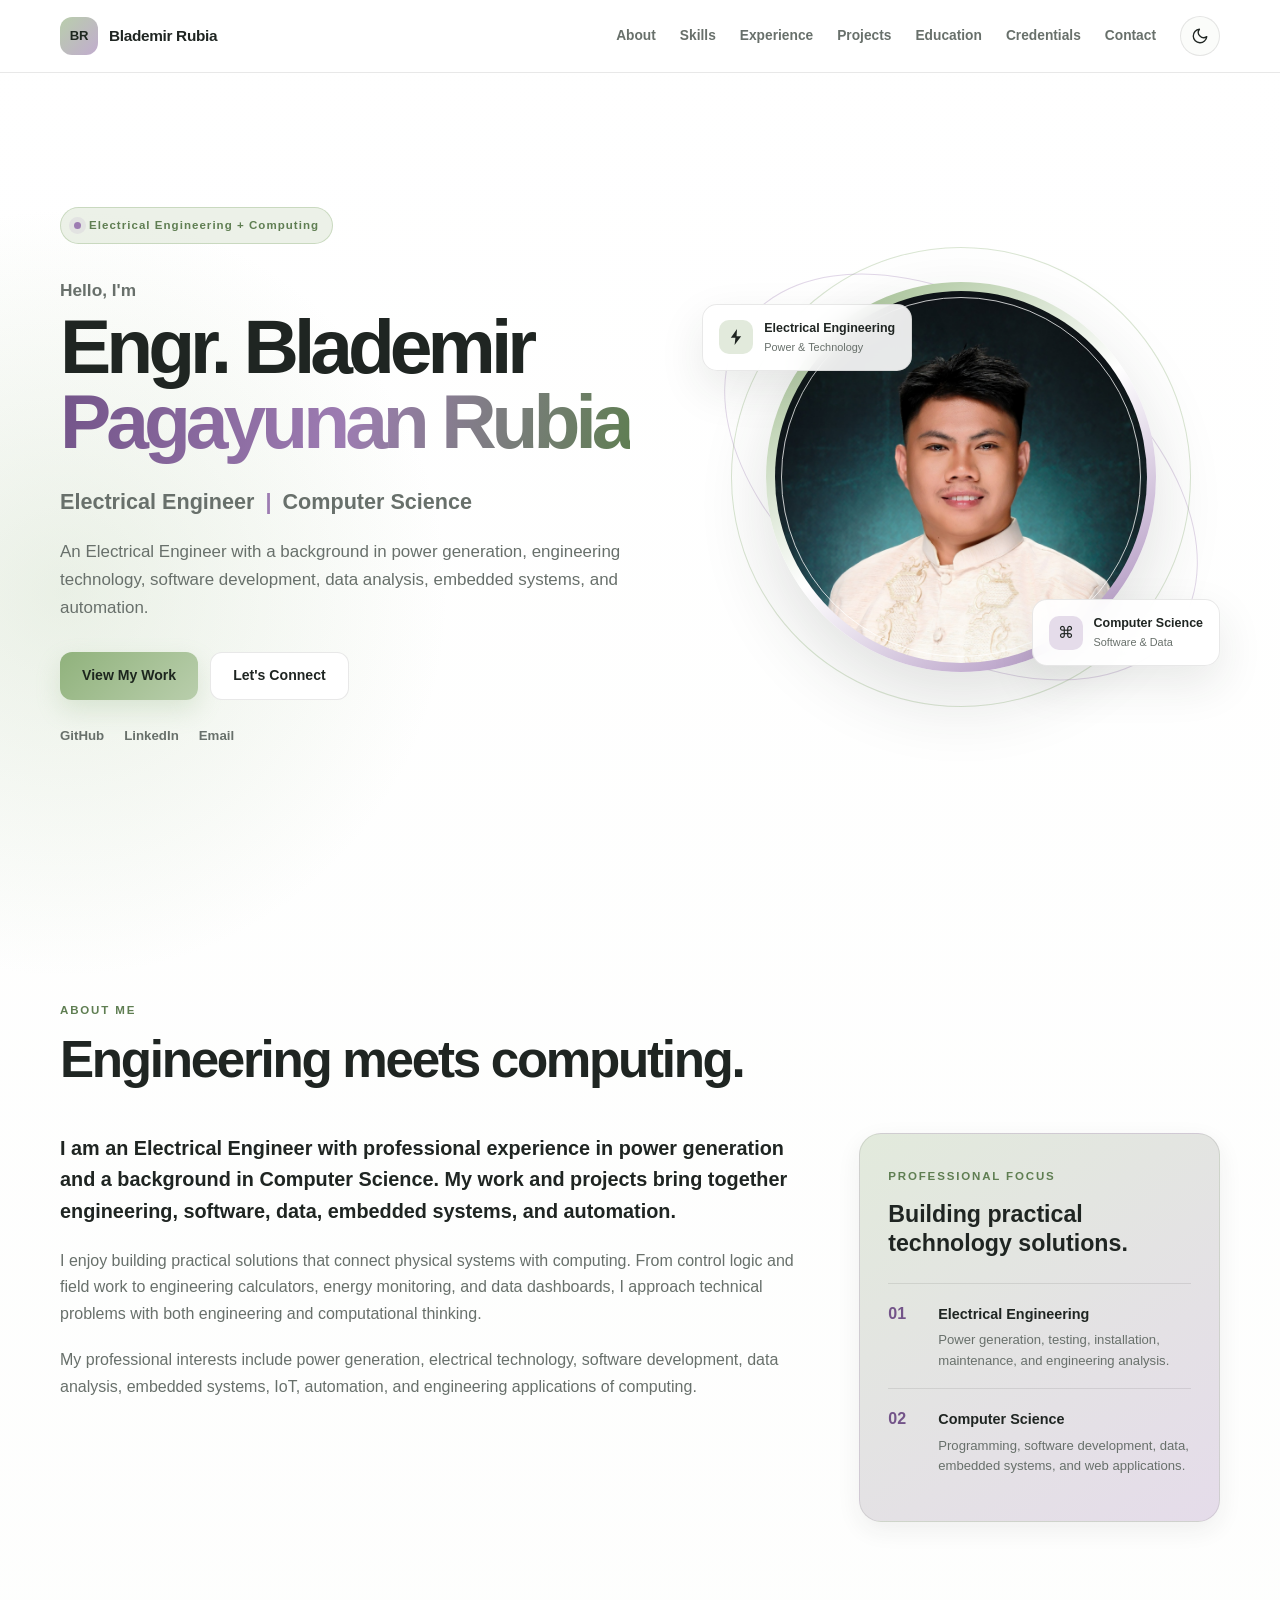
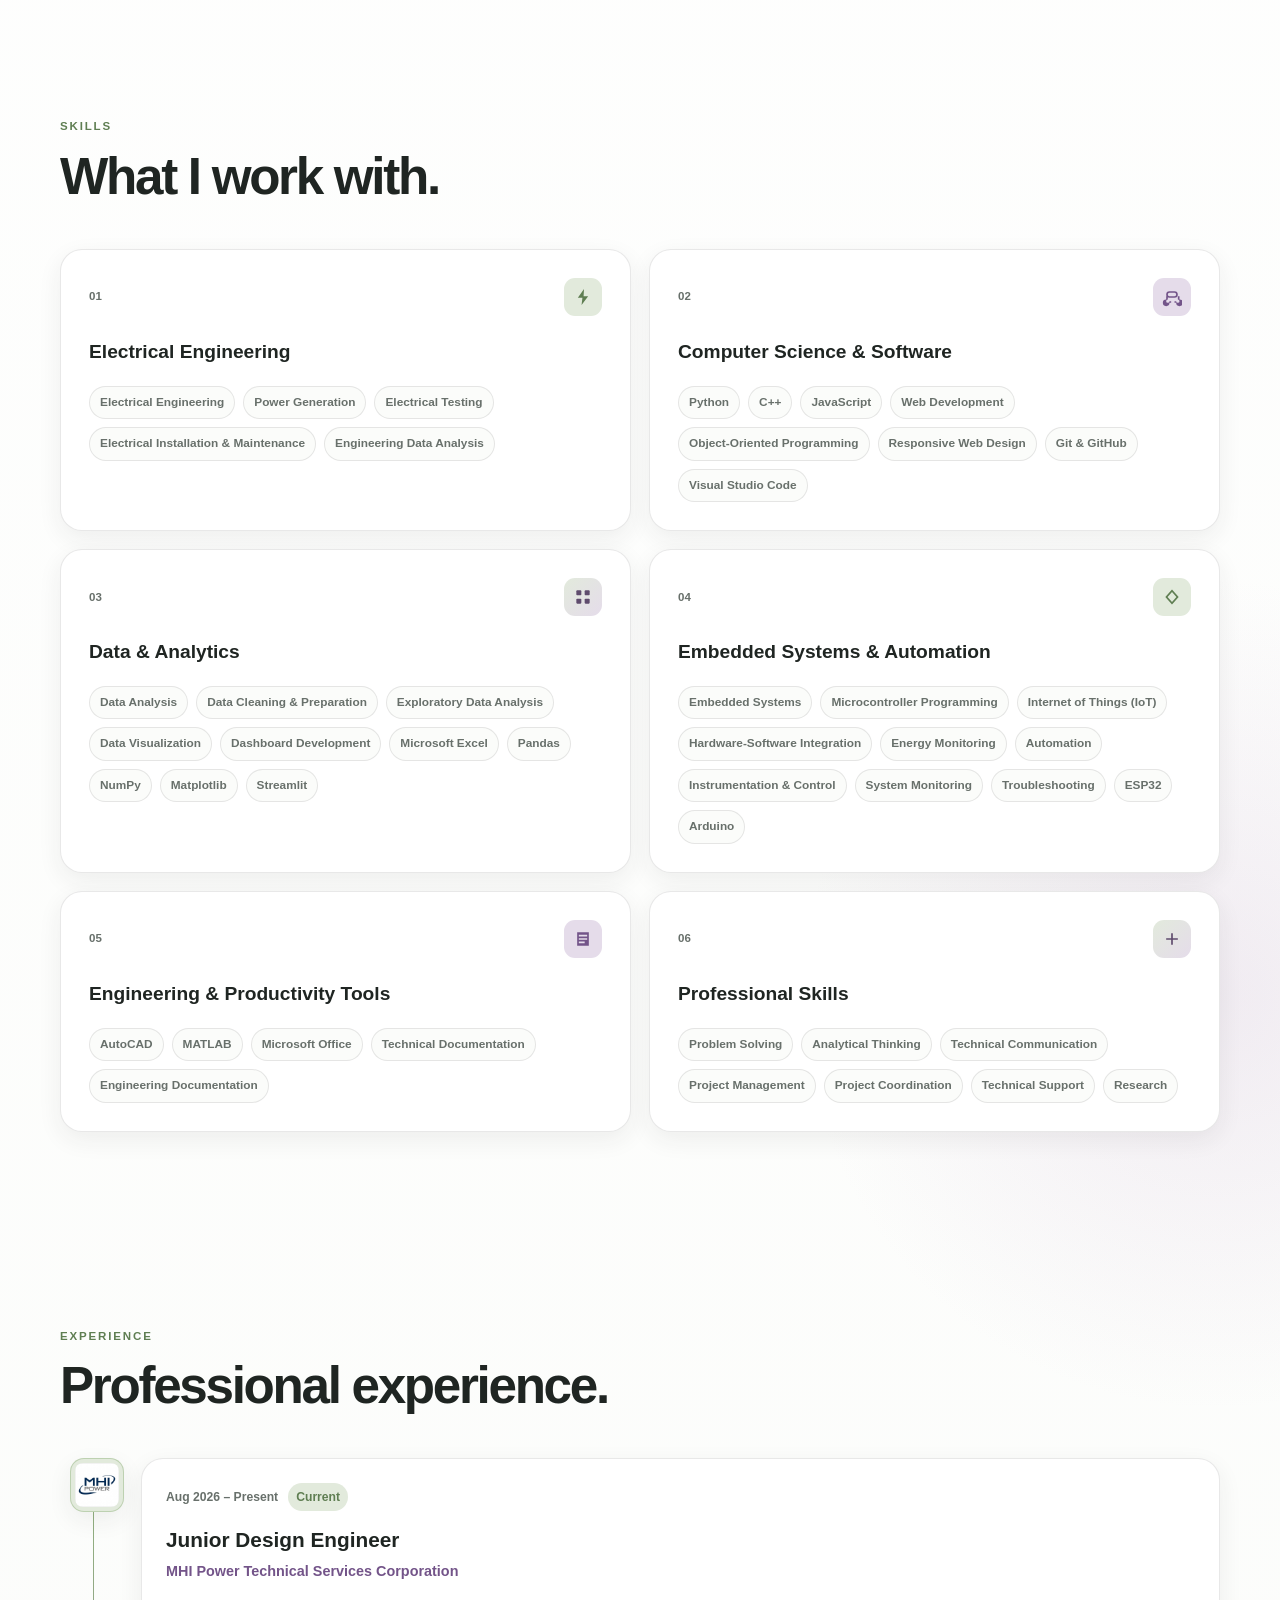
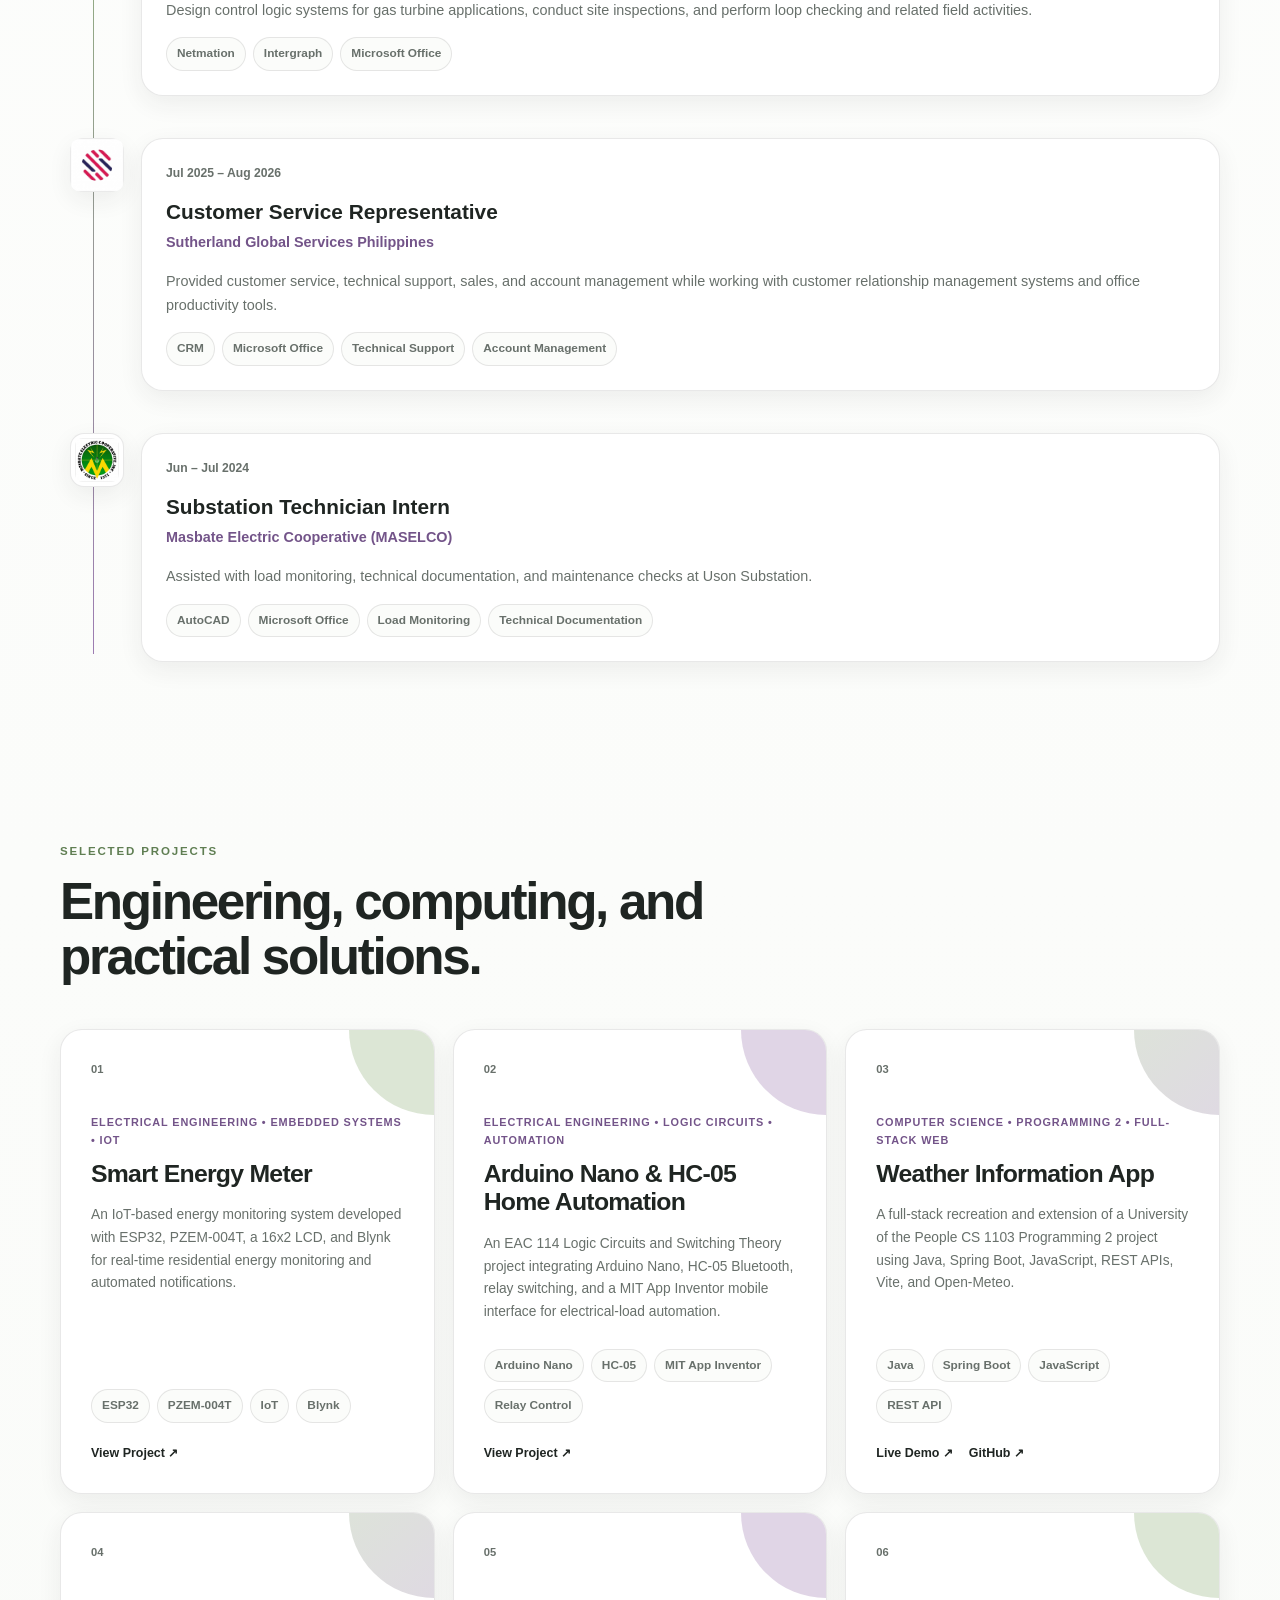
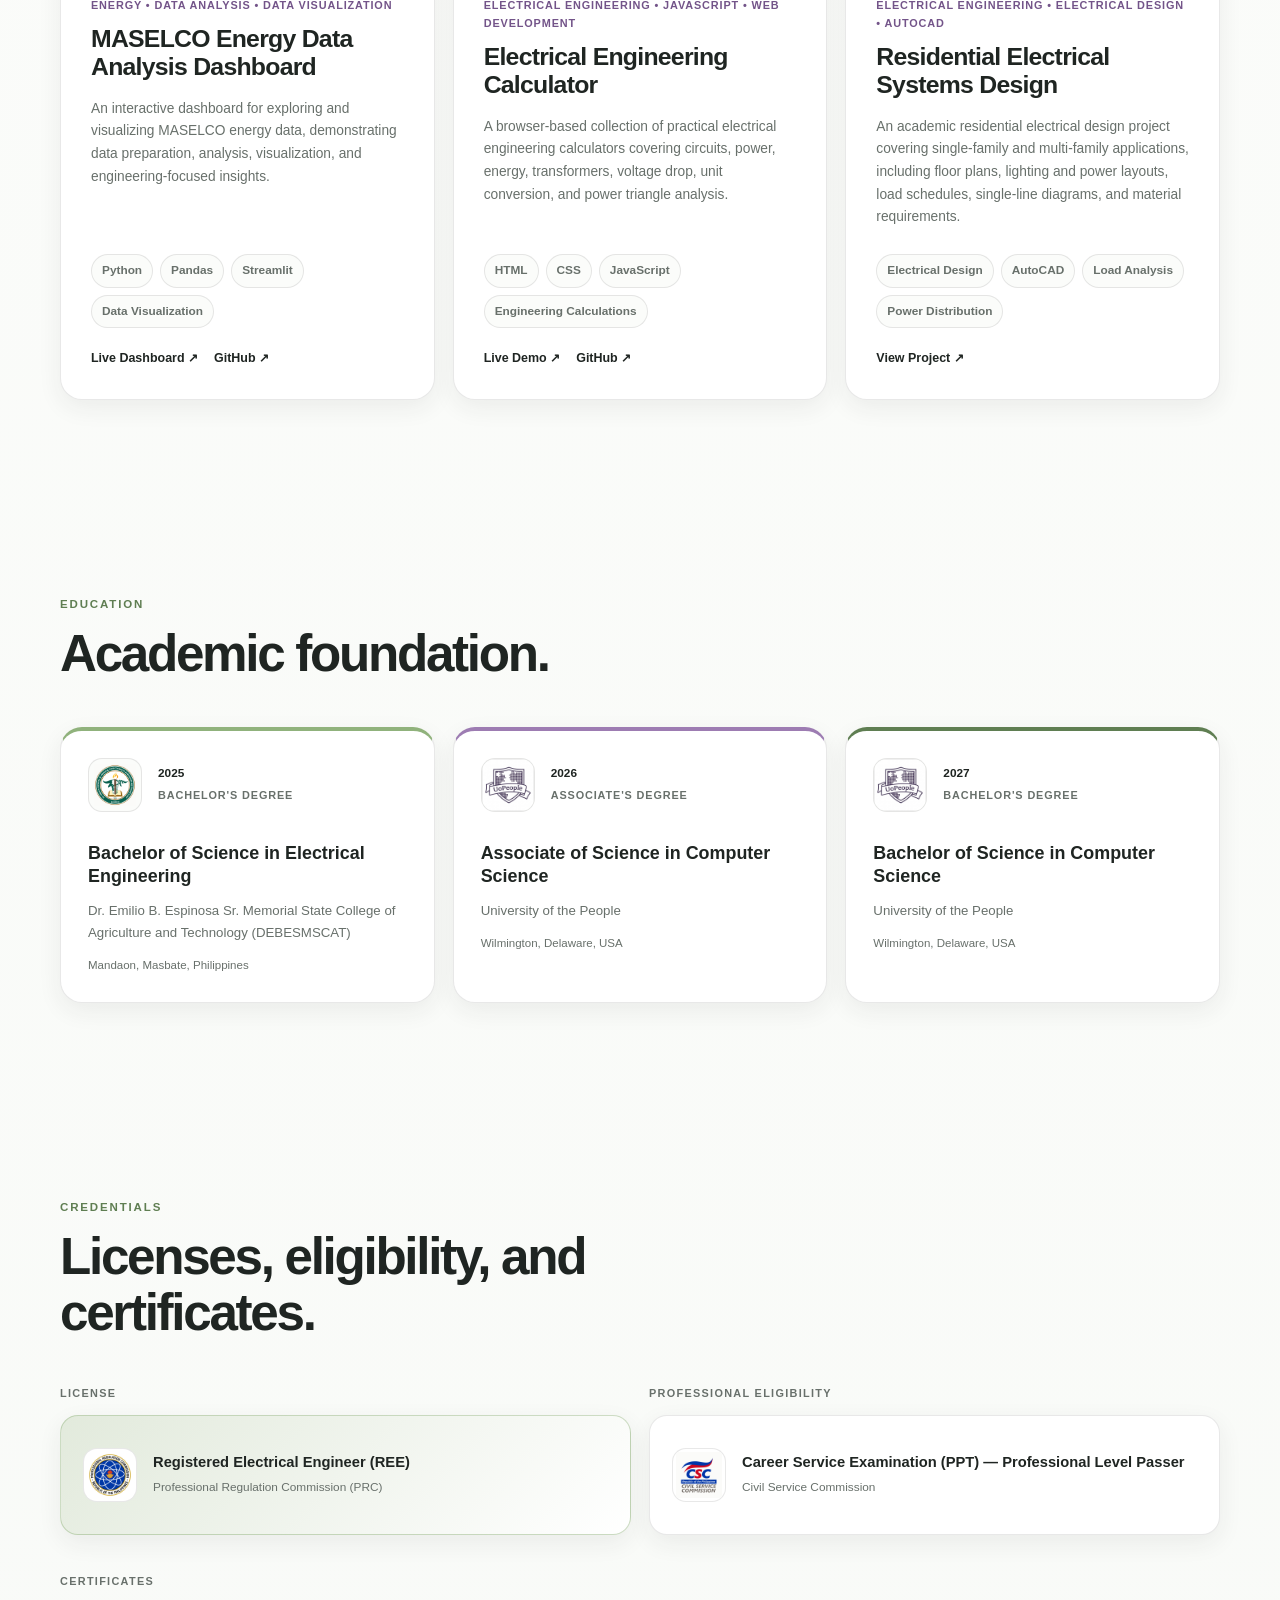
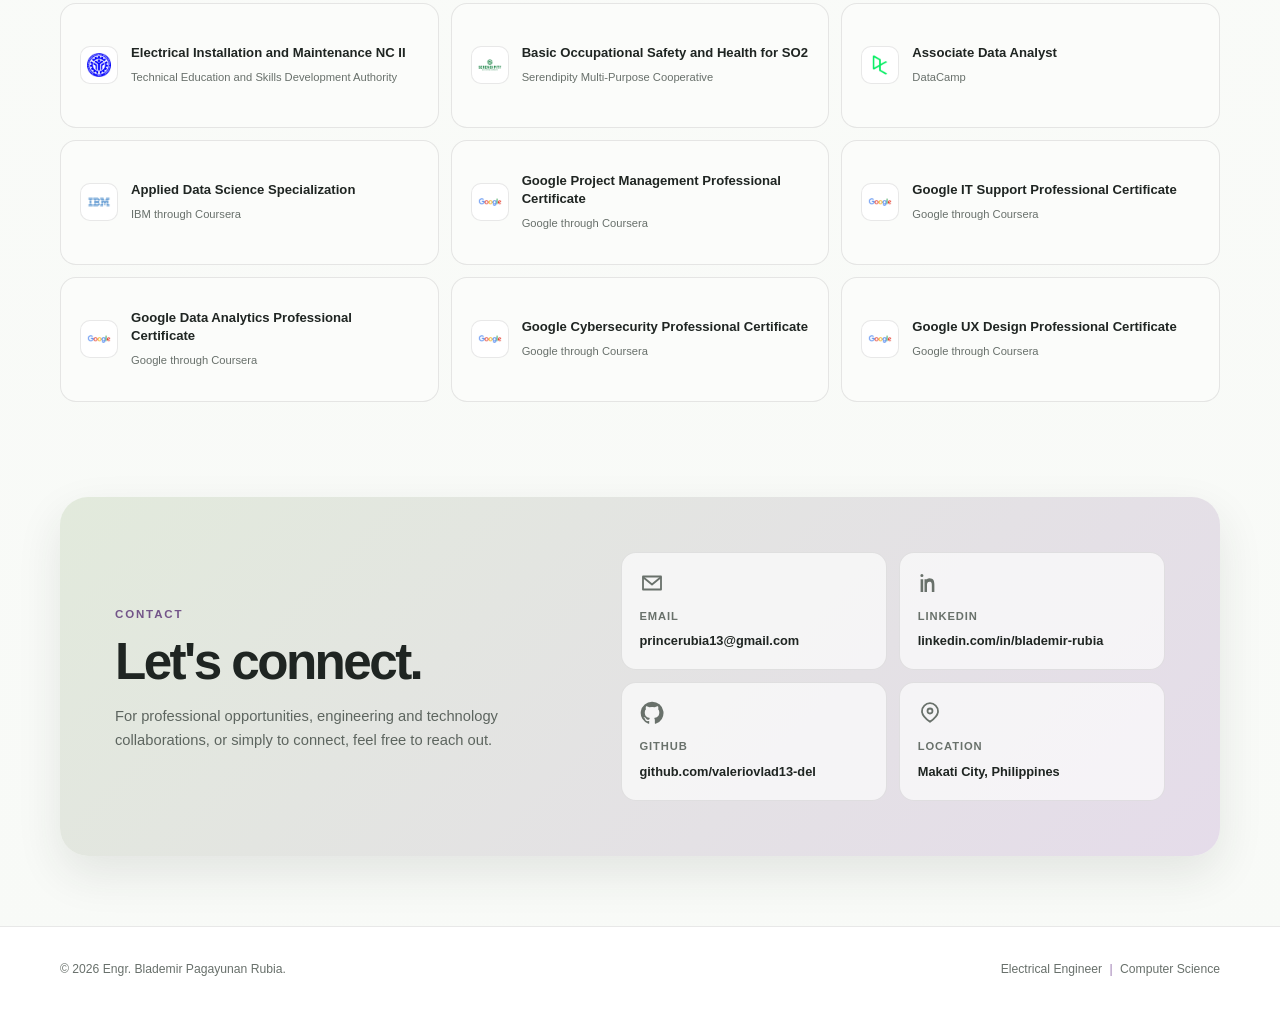
==== commit 4577f1cc: "Update paragraph text in index.html" ====
--- a/index.html
+++ b/index.html
@@ -607,7 +607,7 @@
                         </span>
                         <div>
                             <h3>Career Service Examination (PPT) — Professional Level Passer</h3>
-                            <p>Career Service Professional Eligibility</p>
+                            <p>Civil Service Commission</p>
                         </div>
                     </article>
                 </div>
